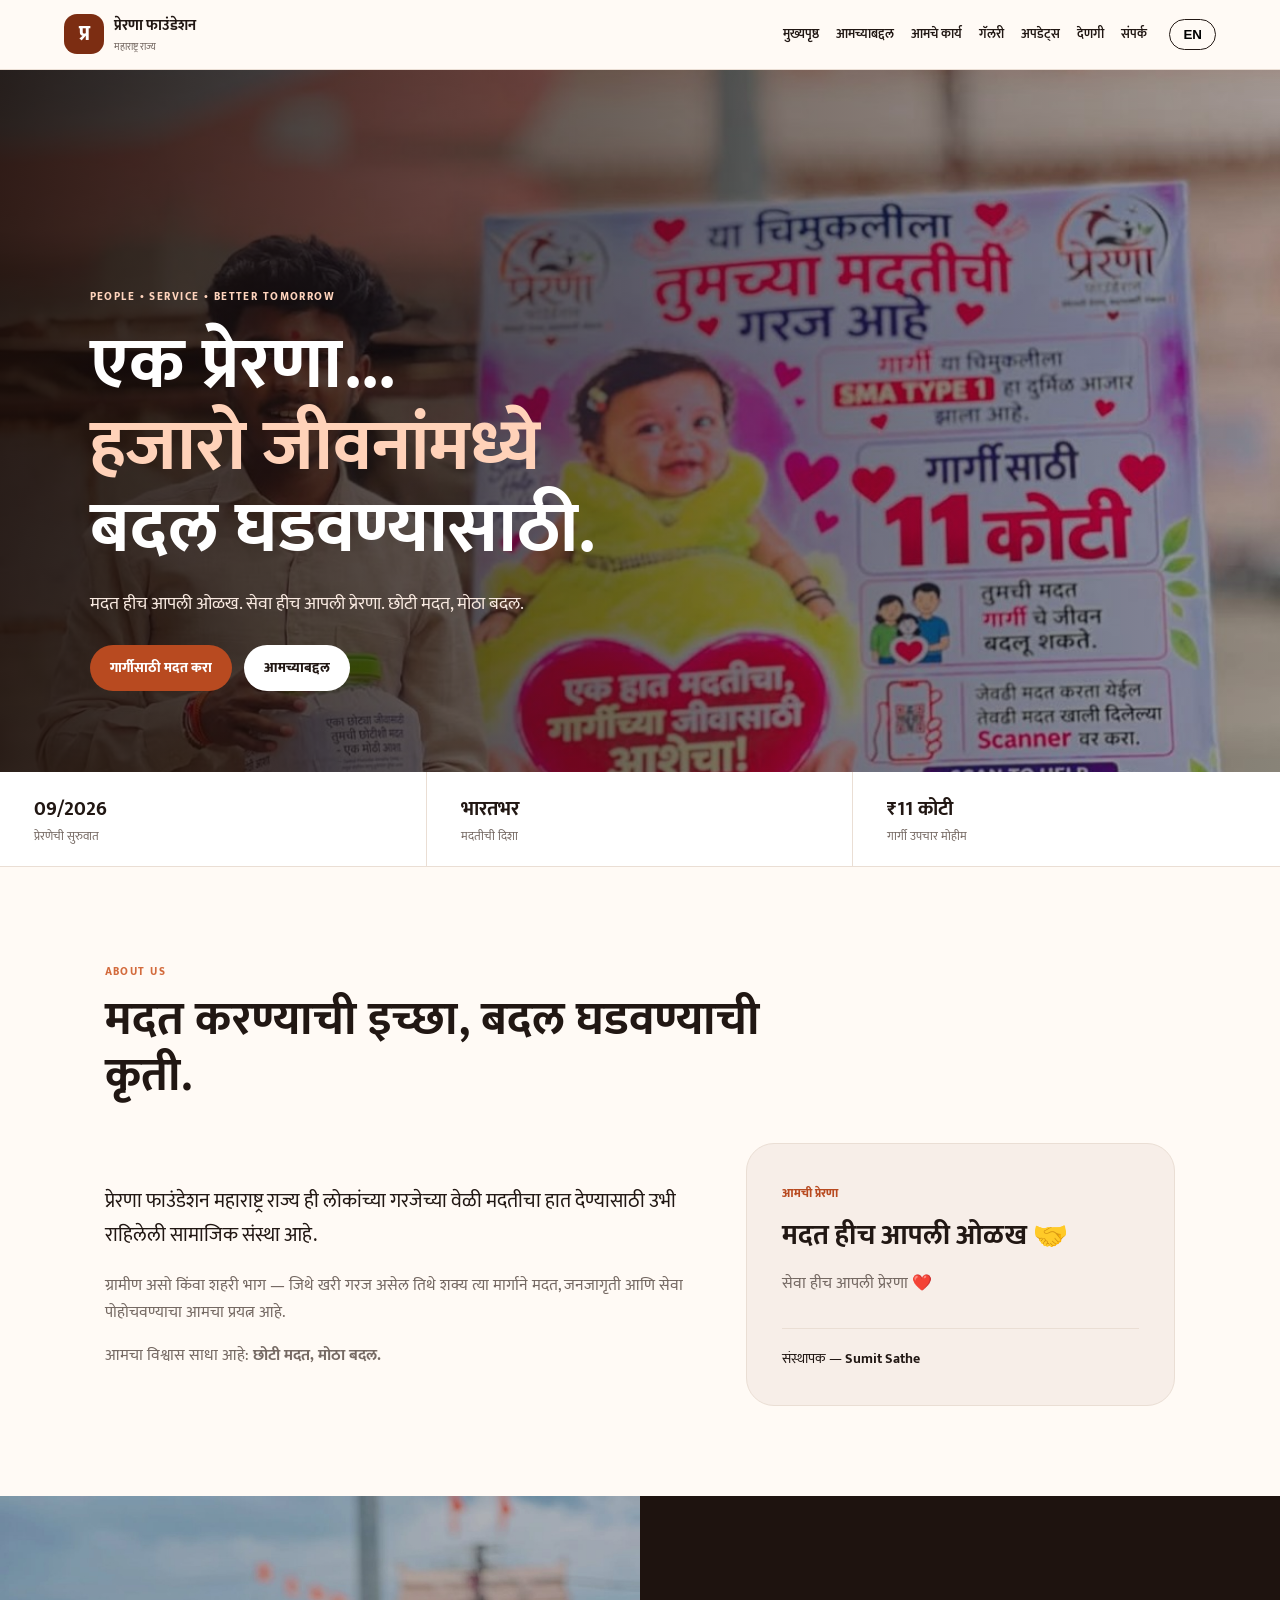
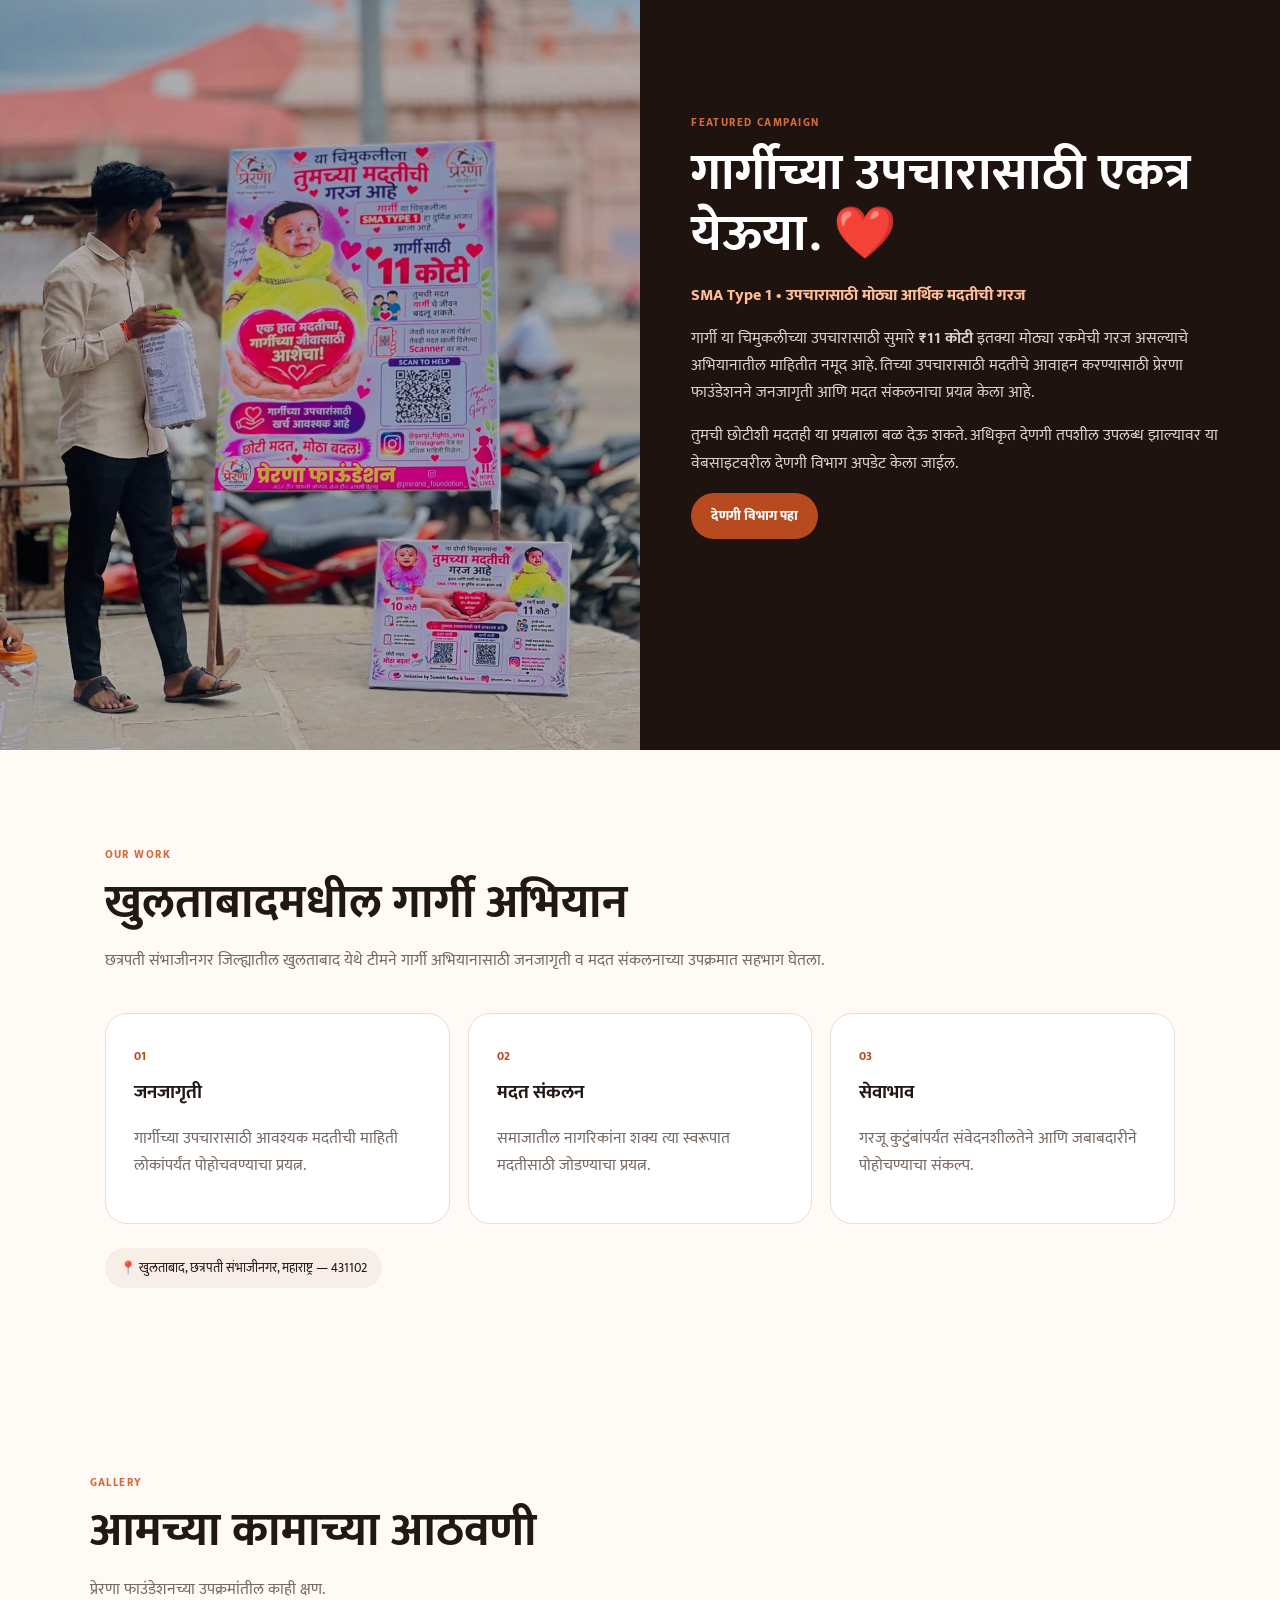
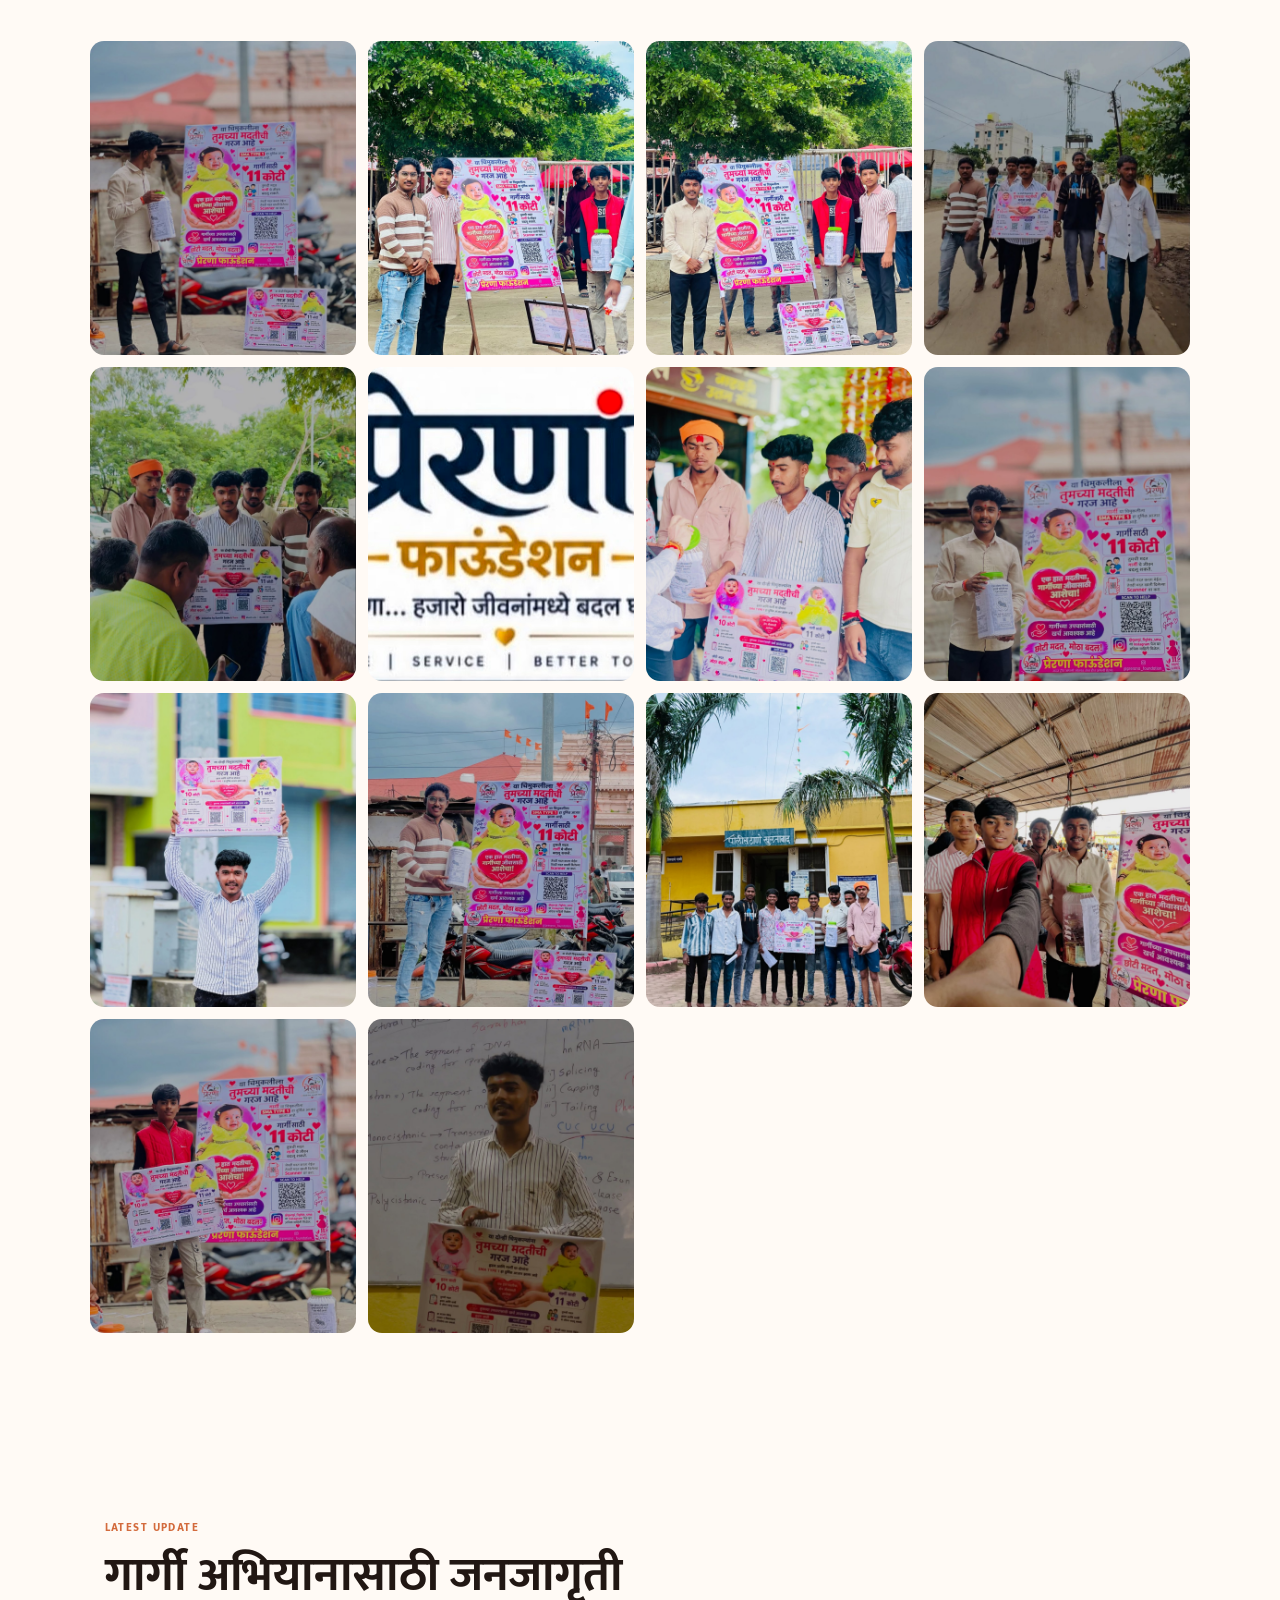
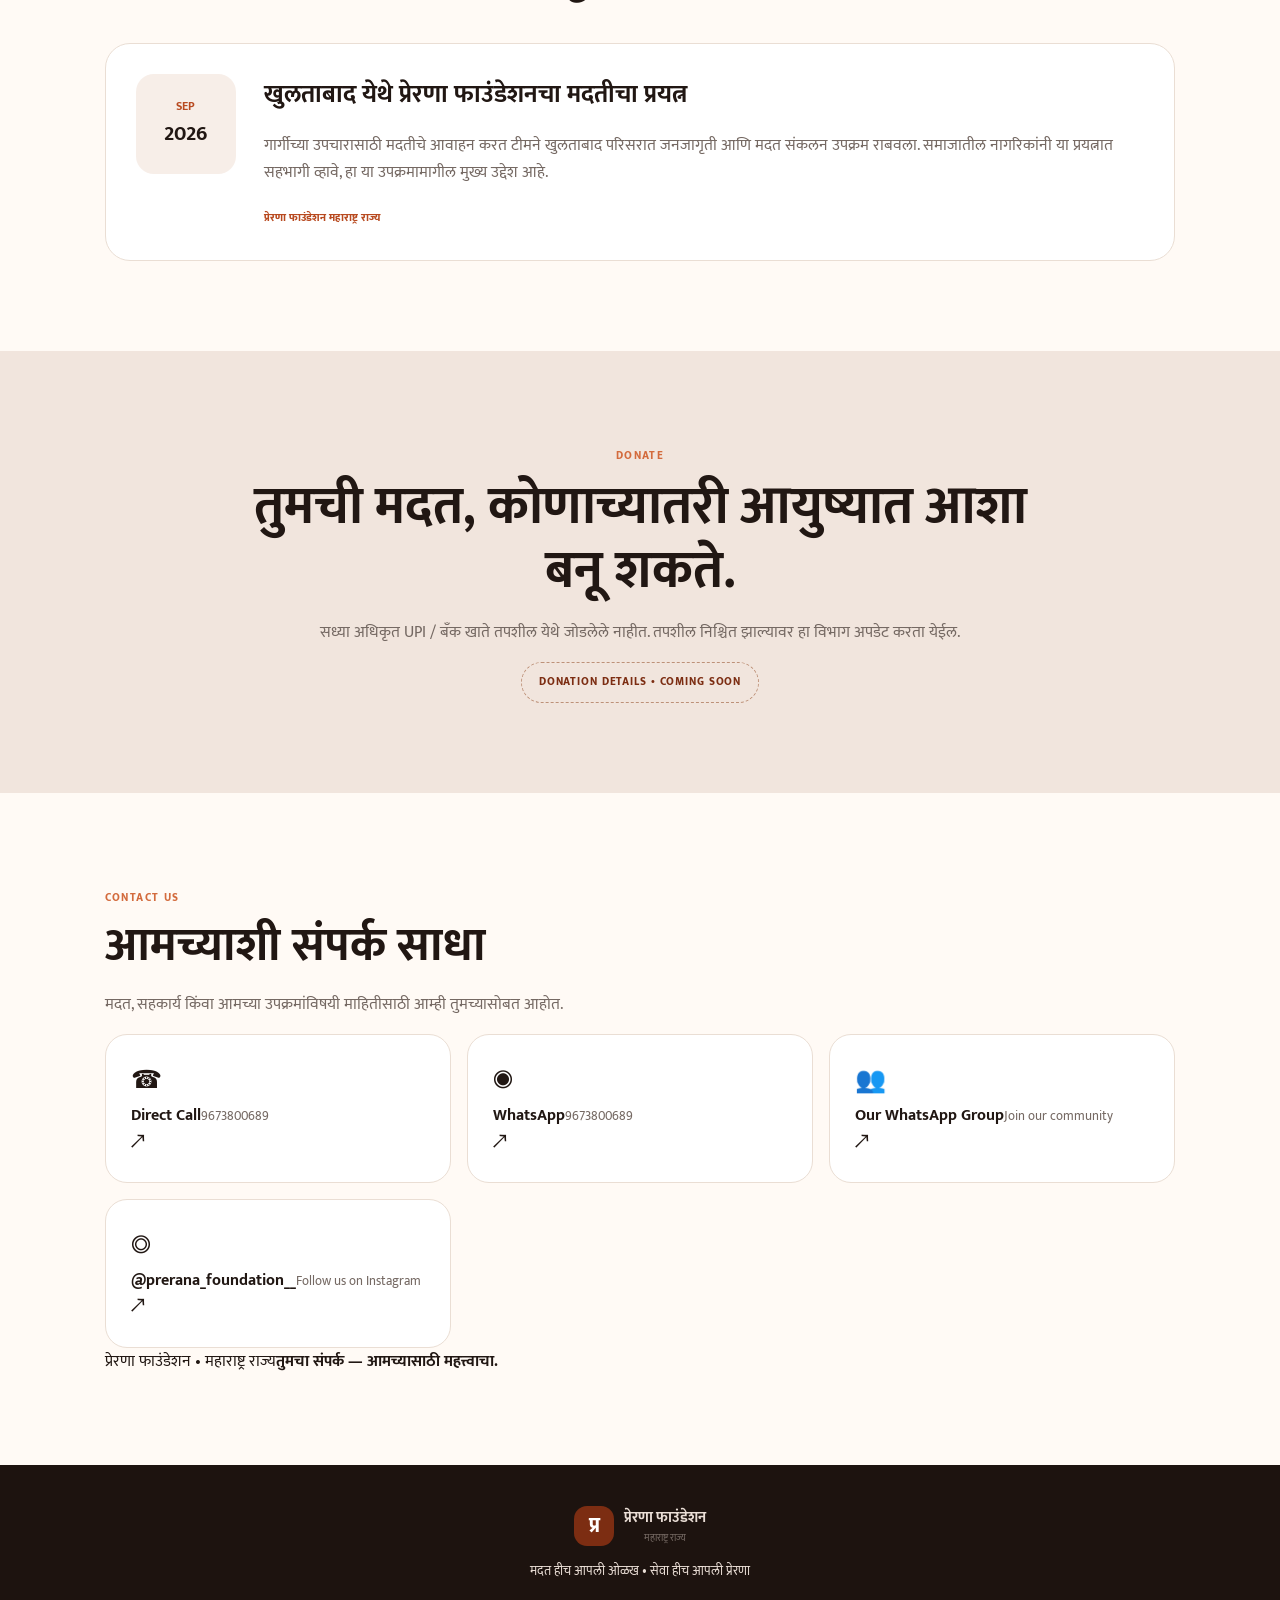
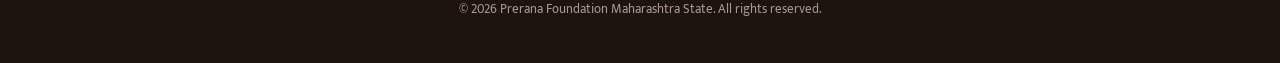
==== index.html @ 9ad49236 "Add files via upload" ====
<!doctype html>
<html lang="mr">
<head>
<meta charset="utf-8">
<meta name="viewport" content="width=device-width,initial-scale=1">
<meta name="theme-color" content="#7c2d12">
<meta name="description" content="प्रेरणा फाउंडेशन महाराष्ट्र राज्य — मदत हीच आपली ओळख. सेवा हीच आपली प्रेरणा.">
<title>प्रेरणा फाउंडेशन महाराष्ट्र राज्य</title>
<link rel="stylesheet" href="styles.css">
</head>
<body>
<header class="site-header">
  <a class="brand" href="#home" aria-label="प्रेरणा फाउंडेशन">
    <span class="brand-mark">प्र</span>
    <span><strong>प्रेरणा फाउंडेशन</strong><small>महाराष्ट्र राज्य</small></span>
  </a>
  <nav class="desktop-nav">
    <a href="#home" data-mr="मुख्यपृष्ठ" data-en="Home">मुख्यपृष्ठ</a>
    <a href="#about" data-mr="आमच्याबद्दल" data-en="About Us">आमच्याबद्दल</a>
    <a href="#work" data-mr="आमचे कार्य" data-en="Our Work">आमचे कार्य</a>
    <a href="#gallery" data-mr="गॅलरी" data-en="Gallery">गॅलरी</a>
    <a href="#updates" data-mr="अपडेट्स" data-en="Updates">अपडेट्स</a>
    <a href="#donate" data-mr="देणगी" data-en="Donate">देणगी</a>
    <a href="#contact" data-mr="संपर्क" data-en="Contact">संपर्क</a>
  </nav>
  <button class="lang" id="langBtn" type="button">EN</button>
  <button class="menu-btn" id="menuBtn" aria-label="Menu">☰</button>
</header>

<div class="mobile-nav" id="mobileNav">
  <a href="#home">मुख्यपृष्ठ</a><a href="#about">आमच्याबद्दल</a><a href="#work">आमचे कार्य</a>
  <a href="#gallery">गॅलरी</a><a href="#updates">अपडेट्स</a><a href="#donate">देणगी</a><a href="#contact">संपर्क</a>
</div>

<main id="home">
<section class="hero">
  <div class="hero-bg"></div>
  <div class="hero-overlay"></div>
  <div class="hero-content">
    <span class="eyebrow">PEOPLE • SERVICE • BETTER TOMORROW</span>
    <h1>एक प्रेरणा...<br><span>हजारो जीवनांमध्ये</span> बदल घडवण्यासाठी.</h1>
    <p>मदत हीच आपली ओळख. सेवा हीच आपली प्रेरणा. छोटी मदत, मोठा बदल.</p>
    <div class="hero-actions">
      <a class="btn btn-primary" href="#gargi">गार्गीसाठी मदत करा</a>
      <a class="btn btn-light" href="#about">आमच्याबद्दल</a>
    </div>
  </div>
</section>

<section class="trust-strip">
  <div><b>09/2026</b><span>प्रेरणेची सुरुवात</span></div>
  <div><b>भारतभर</b><span>मदतीची दिशा</span></div>
  <div><b>₹11 कोटी</b><span>गार्गी उपचार मोहीम</span></div>
</section>

<section class="section intro" id="about">
  <div class="section-head">
    <span class="eyebrow">ABOUT US</span>
    <h2>मदत करण्याची इच्छा, बदल घडवण्याची कृती.</h2>
  </div>
  <div class="two-col">
    <div>
      <p class="lead">प्रेरणा फाउंडेशन महाराष्ट्र राज्य ही लोकांच्या गरजेच्या वेळी मदतीचा हात देण्यासाठी उभी राहिलेली सामाजिक संस्था आहे.</p>
      <p>ग्रामीण असो किंवा शहरी भाग — जिथे खरी गरज असेल तिथे शक्य त्या मार्गाने मदत, जनजागृती आणि सेवा पोहोचवण्याचा आमचा प्रयत्न आहे.</p>
      <p>आमचा विश्वास साधा आहे: <strong>छोटी मदत, मोठा बदल.</strong></p>
    </div>
    <div class="mission-card">
      <span>आमची प्रेरणा</span>
      <h3>मदत हीच आपली ओळख 🤝</h3>
      <p>सेवा हीच आपली प्रेरणा ❤️</p>
      <div class="founder">संस्थापक — <strong>Sumit Sathe</strong></div>
    </div>
  </div>
</section>

<section class="campaign section" id="gargi">
  <div class="campaign-image">
    <img src="assets/photo-01.jpg" alt="गार्गी अभियान" loading="lazy">
  </div>
  <div class="campaign-copy">
    <span class="eyebrow">FEATURED CAMPAIGN</span>
    <h2>गार्गीच्या उपचारासाठी एकत्र येऊया. ❤️</h2>
    <p class="campaign-tag">SMA Type 1 • उपचारासाठी मोठ्या आर्थिक मदतीची गरज</p>
    <p>गार्गी या चिमुकलीच्या उपचारासाठी सुमारे <strong>₹11 कोटी</strong> इतक्या मोठ्या रकमेची गरज असल्याचे अभियानातील माहितीत नमूद आहे. तिच्या उपचारासाठी मदतीचे आवाहन करण्यासाठी प्रेरणा फाउंडेशनने जनजागृती आणि मदत संकलनाचा प्रयत्न केला आहे.</p>
    <p>तुमची छोटीशी मदतही या प्रयत्नाला बळ देऊ शकते. अधिकृत देणगी तपशील उपलब्ध झाल्यावर या वेबसाइटवरील देणगी विभाग अपडेट केला जाईल.</p>
    <a class="btn btn-primary" href="#donate">देणगी विभाग पहा</a>
  </div>
</section>

<section class="section work" id="work">
  <div class="section-head">
    <span class="eyebrow">OUR WORK</span>
    <h2>खुलताबादमधील गार्गी अभियान</h2>
    <p>छत्रपती संभाजीनगर जिल्ह्यातील खुलताबाद येथे टीमने गार्गी अभियानासाठी जनजागृती व मदत संकलनाच्या उपक्रमात सहभाग घेतला.</p>
  </div>
  <div class="work-grid">
    <div class="work-card"><span>01</span><h3>जनजागृती</h3><p>गार्गीच्या उपचारासाठी आवश्यक मदतीची माहिती लोकांपर्यंत पोहोचवण्याचा प्रयत्न.</p></div>
    <div class="work-card"><span>02</span><h3>मदत संकलन</h3><p>समाजातील नागरिकांना शक्य त्या स्वरूपात मदतीसाठी जोडण्याचा प्रयत्न.</p></div>
    <div class="work-card"><span>03</span><h3>सेवाभाव</h3><p>गरजू कुटुंबांपर्यंत संवेदनशीलतेने आणि जबाबदारीने पोहोचण्याचा संकल्प.</p></div>
  </div>
  <div class="location-pill">📍 खुलताबाद, छत्रपती संभाजीनगर, महाराष्ट्र — 431102</div>
</section>

<section class="section gallery" id="gallery">
  <div class="section-head">
    <span class="eyebrow">GALLERY</span>
    <h2>आमच्या कामाच्या आठवणी</h2>
    <p>प्रेरणा फाउंडेशनच्या उपक्रमांतील काही क्षण.</p>
  </div>
  <div class="gallery-grid">
<button class="gallery-item" data-full="assets/photo-01.jpg" aria-label="फोटो 1">
      <img src="assets/photo-01.jpg" alt="प्रेरणा फाउंडेशन कार्य फोटो 1" loading="lazy">
    </button>
<button class="gallery-item" data-full="assets/photo-02.jpg" aria-label="फोटो 2">
      <img src="assets/photo-02.jpg" alt="प्रेरणा फाउंडेशन कार्य फोटो 2" loading="lazy">
    </button>
<button class="gallery-item" data-full="assets/photo-03.jpg" aria-label="फोटो 3">
      <img src="assets/photo-03.jpg" alt="प्रेरणा फाउंडेशन कार्य फोटो 3" loading="lazy">
    </button>
<button class="gallery-item" data-full="assets/photo-04.jpg" aria-label="फोटो 4">
      <img src="assets/photo-04.jpg" alt="प्रेरणा फाउंडेशन कार्य फोटो 4" loading="lazy">
    </button>
<button class="gallery-item" data-full="assets/photo-05.jpg" aria-label="फोटो 5">
      <img src="assets/photo-05.jpg" alt="प्रेरणा फाउंडेशन कार्य फोटो 5" loading="lazy">
    </button>
<button class="gallery-item" data-full="assets/photo-06.jpg" aria-label="फोटो 6">
      <img src="assets/photo-06.jpg" alt="प्रेरणा फाउंडेशन कार्य फोटो 6" loading="lazy">
    </button>
<button class="gallery-item" data-full="assets/photo-07.jpg" aria-label="फोटो 7">
      <img src="assets/photo-07.jpg" alt="प्रेरणा फाउंडेशन कार्य फोटो 7" loading="lazy">
    </button>
<button class="gallery-item" data-full="assets/photo-08.jpg" aria-label="फोटो 8">
      <img src="assets/photo-08.jpg" alt="प्रेरणा फाउंडेशन कार्य फोटो 8" loading="lazy">
    </button>
<button class="gallery-item" data-full="assets/photo-09.jpg" aria-label="फोटो 9">
      <img src="assets/photo-09.jpg" alt="प्रेरणा फाउंडेशन कार्य फोटो 9" loading="lazy">
    </button>
<button class="gallery-item" data-full="assets/photo-10.jpg" aria-label="फोटो 10">
      <img src="assets/photo-10.jpg" alt="प्रेरणा फाउंडेशन कार्य फोटो 10" loading="lazy">
    </button>
<button class="gallery-item" data-full="assets/photo-11.jpg" aria-label="फोटो 11">
      <img src="assets/photo-11.jpg" alt="प्रेरणा फाउंडेशन कार्य फोटो 11" loading="lazy">
    </button>
<button class="gallery-item" data-full="assets/photo-12.jpg" aria-label="फोटो 12">
      <img src="assets/photo-12.jpg" alt="प्रेरणा फाउंडेशन कार्य फोटो 12" loading="lazy">
    </button>
<button class="gallery-item" data-full="assets/photo-13.jpg" aria-label="फोटो 13">
      <img src="assets/photo-13.jpg" alt="प्रेरणा फाउंडेशन कार्य फोटो 13" loading="lazy">
    </button>
<button class="gallery-item" data-full="assets/photo-14.jpg" aria-label="फोटो 14">
      <img src="assets/photo-14.jpg" alt="प्रेरणा फाउंडेशन कार्य फोटो 14" loading="lazy">
    </button>
  </div>
</section>

<section class="section updates" id="updates">
  <div class="section-head">
    <span class="eyebrow">LATEST UPDATE</span>
    <h2>गार्गी अभियानासाठी जनजागृती</h2>
  </div>
  <article class="news-card">
    <div class="news-date"><b>SEP</b><strong>2026</strong></div>
    <div>
      <h3>खुलताबाद येथे प्रेरणा फाउंडेशनचा मदतीचा प्रयत्न</h3>
      <p>गार्गीच्या उपचारासाठी मदतीचे आवाहन करत टीमने खुलताबाद परिसरात जनजागृती आणि मदत संकलन उपक्रम राबवला. समाजातील नागरिकांनी या प्रयत्नात सहभागी व्हावे, हा या उपक्रमामागील मुख्य उद्देश आहे.</p>
      <span class="news-label">प्रेरणा फाउंडेशन महाराष्ट्र राज्य</span>
    </div>
  </article>
</section>

<section class="section donate" id="donate">
  <div class="donate-box">
    <span class="eyebrow">DONATE</span>
    <h2>तुमची मदत, कोणाच्यातरी आयुष्यात आशा बनू शकते.</h2>
    <p>सध्या अधिकृत UPI / बँक खाते तपशील येथे जोडलेले नाहीत. तपशील निश्चित झाल्यावर हा विभाग अपडेट करता येईल.</p>
    <div class="coming">DONATION DETAILS • COMING SOON</div>
  </div>
</section>

<section class="section contact contact-premium" id="contact">
  <div class="contact-shell">
    <div class="contact-head">
      <span class="eyebrow">CONTACT US</span>
      <h2>आमच्याशी <span>संपर्क साधा</span></h2>
      <p>मदत, सहकार्य किंवा आमच्या उपक्रमांविषयी माहितीसाठी आम्ही तुमच्यासोबत आहोत.</p>
    </div>
    <div class="contact-grid">
      <a class="contact-card contact-call" href="tel:9673800689"><span class="contact-icon">☎</span><div><b>Direct Call</b><small>9673800689</small></div><strong class="contact-arrow">↗</strong></a>
      <a class="contact-card contact-whatsapp" href="https://wa.me/919673800689" target="_blank" rel="noopener"><span class="contact-icon">◉</span><div><b>WhatsApp</b><small>9673800689</small></div><strong class="contact-arrow">↗</strong></a>
      <a class="contact-card contact-group" href="https://chat.whatsapp.com/Cx2ioM3IeveLS58DPTsusg?s=cl&p=a&mlu=4&ilr=4" target="_blank" rel="noopener"><span class="contact-icon">👥</span><div><b>Our WhatsApp Group</b><small>Join our community</small></div><strong class="contact-arrow">↗</strong></a>
      <a class="contact-card contact-instagram" href="https://instagram.com/prerana_foundation__" target="_blank" rel="noopener"><span class="contact-icon">◎</span><div><b>@prerana_foundation__</b><small>Follow us on Instagram</small></div><strong class="contact-arrow">↗</strong></a>
    </div>
    <div class="contact-note"><span>प्रेरणा फाउंडेशन • महाराष्ट्र राज्य</span><b>तुमचा संपर्क — आमच्यासाठी महत्त्वाचा.</b></div>
  </div>
</section>
</main>

<footer>
  <div class="footer-brand"><span class="brand-mark">प्र</span><div><strong>प्रेरणा फाउंडेशन</strong><small>महाराष्ट्र राज्य</small></div></div>
  <p>मदत हीच आपली ओळख • सेवा हीच आपली प्रेरणा</p>
  <small>© 2026 Prerana Foundation Maharashtra State. All rights reserved.</small>
</footer>

<div class="lightbox" id="lightbox" aria-hidden="true">
  <button id="closeLightbox" aria-label="Close">×</button>
  <img id="lightboxImg" src="" alt="">
</div>

<script src="script.js"></script>
</body>
</html>
---- styles.css ----
/* Prerana Foundation website styles */
@import url('https://fonts.googleapis.com/css2?family=DM+Sans:wght@400;500;600;700&family=Mukta:wght@400;500;600;700;800&display=swap');
:root{--ink:#211713;--muted:#756963;--paper:#fffaf5;--card:#fff;--accent:#b84a20;--accent2:#7c2d12;--line:#eaded4;--soft:#f7eee8}
*{box-sizing:border-box}html{scroll-behavior:smooth}body{margin:0;background:var(--paper);color:var(--ink);font-family:"Mukta","Noto Sans Devanagari","Nirmala UI","Mangal",sans-serif;line-height:1.7}a{text-decoration:none;color:inherit}
.site-header{position:sticky;top:0;z-index:50;display:flex;align-items:center;gap:22px;padding:13px 5%;background:rgba(255,250,245,.94);backdrop-filter:blur(14px);border-bottom:1px solid var(--line)}
.brand,.footer-brand{display:flex;align-items:center;gap:10px}.brand-mark{display:grid;place-items:center;width:40px;height:40px;border-radius:13px;background:var(--accent2);color:white;font-weight:800;font-size:21px}.brand strong,.footer-brand strong{display:block;font-size:15px}.brand small,.footer-brand small{display:block;color:var(--muted);font-size:10px}
.desktop-nav{display:flex;gap:17px;margin-left:auto;font-size:13px;font-weight:600}.desktop-nav a:hover{color:var(--accent)}.lang{border:1px solid var(--ink);background:transparent;border-radius:999px;padding:7px 13px;font-weight:700}.menu-btn{display:none;border:0;background:transparent;font-size:24px}
.mobile-nav{display:none}.hero{position:relative;min-height:78vh;display:grid;align-items:end;overflow:hidden}.hero-bg{position:absolute;inset:0;background:url("assets/photo-08.jpg") center/cover no-repeat}.hero-overlay{position:absolute;inset:0;background:linear-gradient(90deg,rgba(25,12,7,.86),rgba(25,12,7,.34) 62%,rgba(25,12,7,.1))}
.hero-content{position:relative;z-index:1;color:white;padding:10vh 7% 9vh;max-width:760px}.eyebrow{letter-spacing:.13em;font-size:11px;font-weight:800;color:#d36b3d}.hero .eyebrow{color:#ffd4bd}.hero h1{font-size:clamp(38px,7vw,72px);line-height:1.14;margin:16px 0}.hero h1 span{color:#ffd2b9}.hero p{font-size:18px;max-width:600px;color:#f8e9e0}.hero-actions{display:flex;gap:12px;flex-wrap:wrap;margin-top:25px}.btn{display:inline-flex;align-items:center;justify-content:center;border-radius:999px;padding:11px 20px;font-weight:800;font-size:14px}.btn-primary{background:var(--accent);color:white}.btn-light{background:white;color:var(--ink)}
.trust-strip{display:grid;grid-template-columns:repeat(3,1fr);border-bottom:1px solid var(--line);background:#fff}.trust-strip div{padding:20px 8%;border-right:1px solid var(--line)}.trust-strip div:last-child{border:0}.trust-strip b,.trust-strip span{display:block}.trust-strip b{font-size:20px}.trust-strip span{font-size:12px;color:var(--muted)}
.section{padding:90px 7%;max-width:1250px;margin:auto}.section-head{max-width:720px;margin-bottom:38px}.section h2{font-size:clamp(29px,4vw,47px);line-height:1.2;margin:8px 0 13px}.section-head p,.section p{color:var(--muted)}.two-col{display:grid;grid-template-columns:1.15fr .85fr;gap:60px;align-items:center}.lead{font-size:20px!important;color:var(--ink)!important}
.mission-card{background:var(--soft);border:1px solid var(--line);border-radius:28px;padding:35px}.mission-card span{font-size:12px;font-weight:800;color:var(--accent)}.mission-card h3{font-size:28px;line-height:1.3;margin:12px 0}.founder{margin-top:30px;padding-top:18px;border-top:1px solid var(--line);font-size:14px}
.campaign{max-width:none;background:#1e130f;color:white;display:grid;grid-template-columns:1fr 1fr;padding:0}.campaign-image{min-height:620px}.campaign-image img{width:100%;height:100%;object-fit:cover;display:block}.campaign-copy{padding:80px 8%;align-self:center}.campaign-copy h2{font-size:clamp(31px,4vw,52px)}.campaign-copy p{color:#ddcec6}.campaign-copy .campaign-tag{color:#ffbd99;font-weight:800}
.work-grid{display:grid;grid-template-columns:repeat(3,1fr);gap:18px}.work-card{background:white;border:1px solid var(--line);border-radius:22px;padding:28px}.work-card span{font-size:12px;color:var(--accent);font-weight:900}.work-card h3{margin:8px 0}.location-pill{display:inline-block;margin-top:24px;padding:9px 15px;border-radius:999px;background:var(--soft);font-size:13px}
.gallery{max-width:1400px}.gallery-grid{display:grid;grid-template-columns:repeat(4,1fr);gap:12px}.gallery-item{border:0;padding:0;background:#eee;aspect-ratio:1/1.18;border-radius:14px;overflow:hidden;cursor:pointer}.gallery-item img{width:100%;height:100%;object-fit:cover;transition:transform .4s}.gallery-item:hover img{transform:scale(1.05)}
.news-card{display:grid;grid-template-columns:100px 1fr;gap:28px;background:white;border:1px solid var(--line);border-radius:25px;padding:30px}.news-date{background:var(--soft);border-radius:18px;display:grid;place-content:center;text-align:center;height:100px}.news-date b{font-size:12px;color:var(--accent)}.news-date strong{font-size:21px}.news-card h3{font-size:25px;margin:0 0 7px}.news-label{font-size:11px;font-weight:800;color:var(--accent)}
.donate{max-width:none;background:#f1e5dd}.donate-box{max-width:800px;margin:auto;text-align:center}.donate-box h2{font-size:clamp(31px,5vw,53px)}.coming{display:inline-block;border:1px dashed #bd9178;border-radius:999px;padding:10px 17px;font-size:11px;font-weight:800;color:var(--accent2);letter-spacing:.08em}
.contact-grid{display:grid;grid-template-columns:repeat(3,1fr);gap:16px}.contact-card{background:white;border:1px solid var(--line);border-radius:22px;padding:25px;display:flex;flex-direction:column}.contact-card span{font-size:25px}.contact-card b{margin-top:8px}.contact-card small{color:var(--muted)}
footer{background:#1d130f;color:#eaded6;padding:40px 7%;text-align:center}footer .footer-brand{justify-content:center}footer p{font-size:13px}footer small{color:#a9958c}
.lightbox{display:none;position:fixed;inset:0;z-index:100;background:rgba(0,0,0,.92);place-items:center;padding:30px}.lightbox.open{display:grid}.lightbox img{max-width:95vw;max-height:88vh;object-fit:contain}.lightbox button{position:absolute;top:15px;right:20px;border:0;background:transparent;color:white;font-size:42px}
.mobile-nav.open{display:flex;position:fixed;z-index:49;top:67px;left:0;right:0;background:var(--paper);padding:12px 7%;flex-direction:column;border-bottom:1px solid var(--line);box-shadow:0 12px 30px rgba(0,0,0,.08)}.mobile-nav a{padding:9px 0;border-bottom:1px solid var(--line);font-weight:700}
@media(max-width:900px){.desktop-nav{display:none}.menu-btn{display:block;margin-left:auto}.lang{order:2}.hero{min-height:82vh}.hero-content{padding:13vh 7% 8vh}.trust-strip div{padding:17px 5%}.two-col,.campaign{grid-template-columns:1fr}.campaign-image{min-height:430px}.campaign-copy{padding:55px 7%}.work-grid{grid-template-columns:1fr}.gallery-grid{grid-template-columns:repeat(2,1fr)}.contact-grid{grid-template-columns:1fr}.section{padding:70px 7%}}
@media(max-width:520px){.hero h1{font-size:38px}.hero p{font-size:15px}.trust-strip b{font-size:16px}.trust-strip span{font-size:10px}.trust-strip div{padding:15px 4%}.section{padding:58px 6%}.gallery-grid{gap:8px}.news-card{grid-template-columns:1fr;gap:12px}.news-date{width:90px;height:78px}.brand-mark{width:36px;height:36px}}

/* Marathi/Devanagari rendering fix:
   Ensures conjuncts such as "ष्ट्र" in "महाराष्ट्र" are shaped correctly. */
body,
.brand,
.footer-brand,
.desktop-nav,
.mobile-nav,
.section,
.hero-content,
.trust-strip,
.campaign-copy,
.news-card,
.contact-premium {
  font-family:"Mukta","Noto Sans Devanagari","Nirmala UI","Mangal",sans-serif;
  font-variant-ligatures:common-ligatures;
  text-rendering:optimizeLegibility;
}
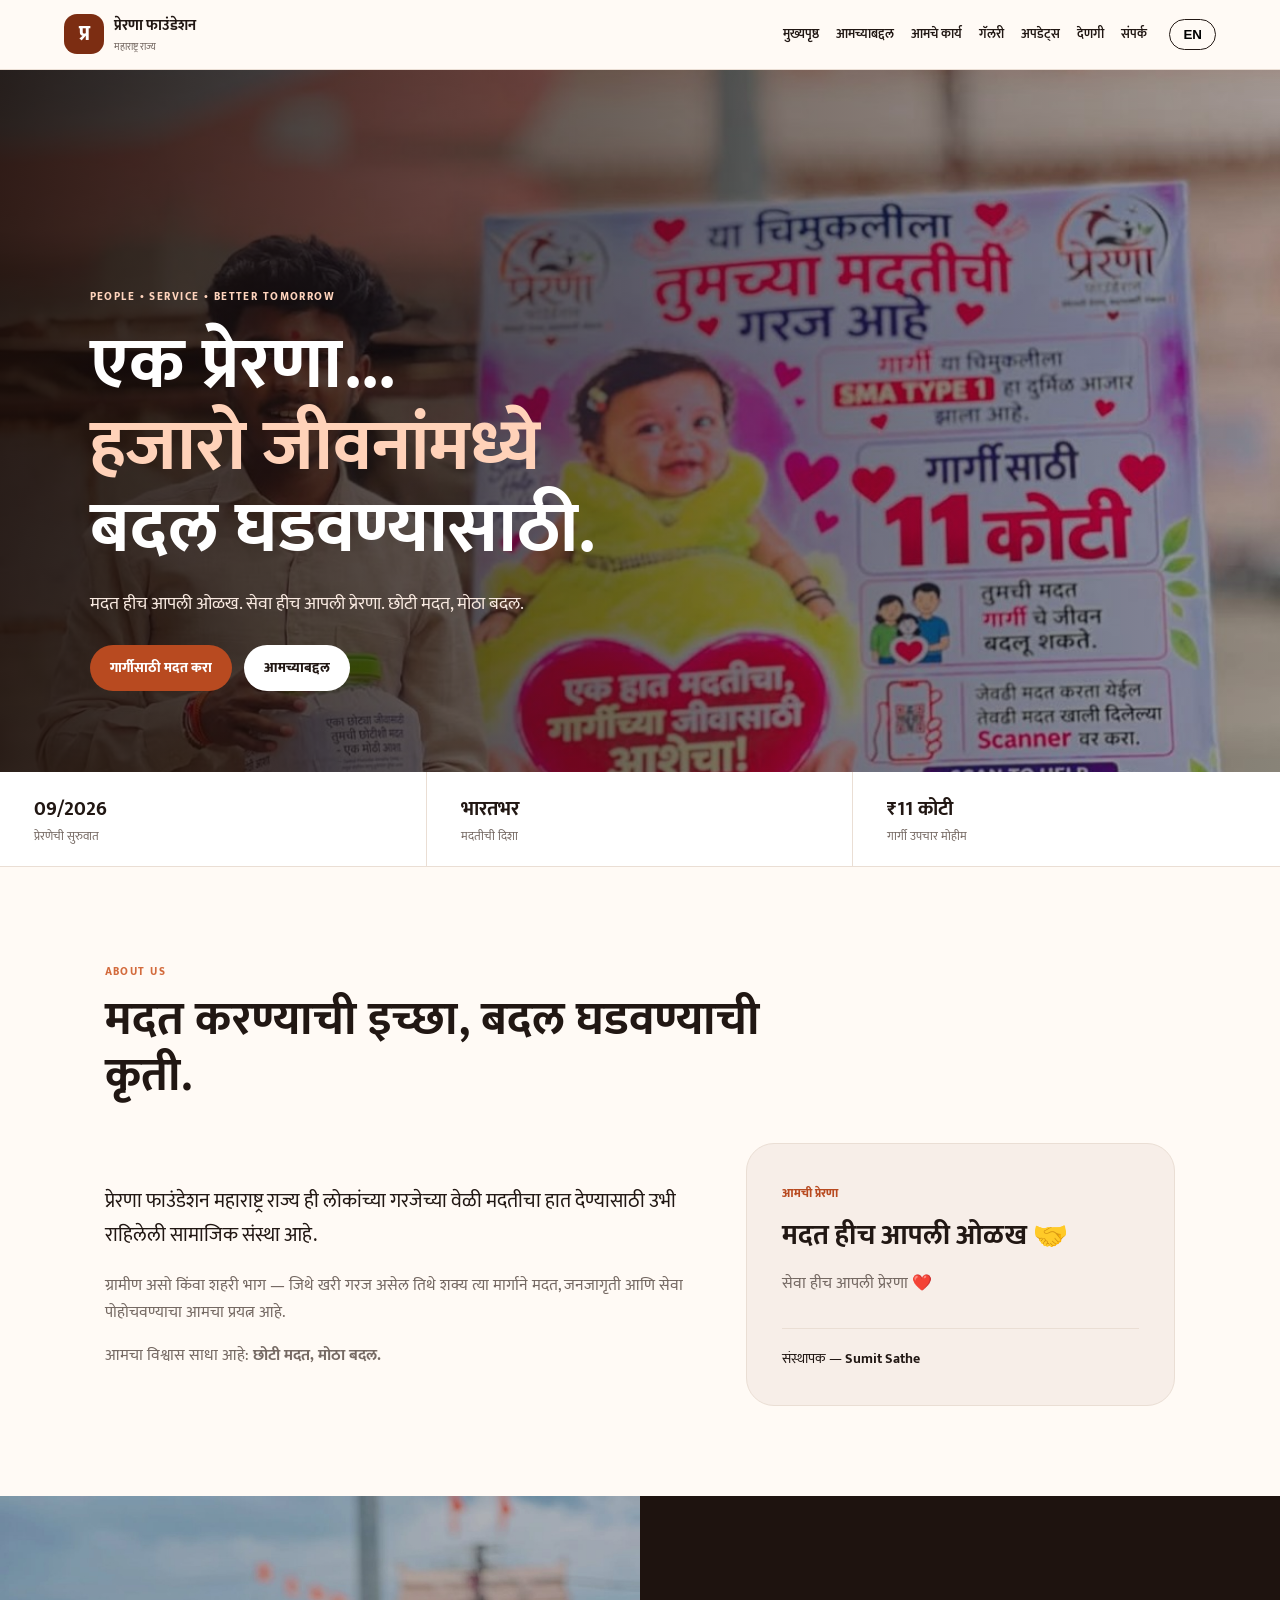
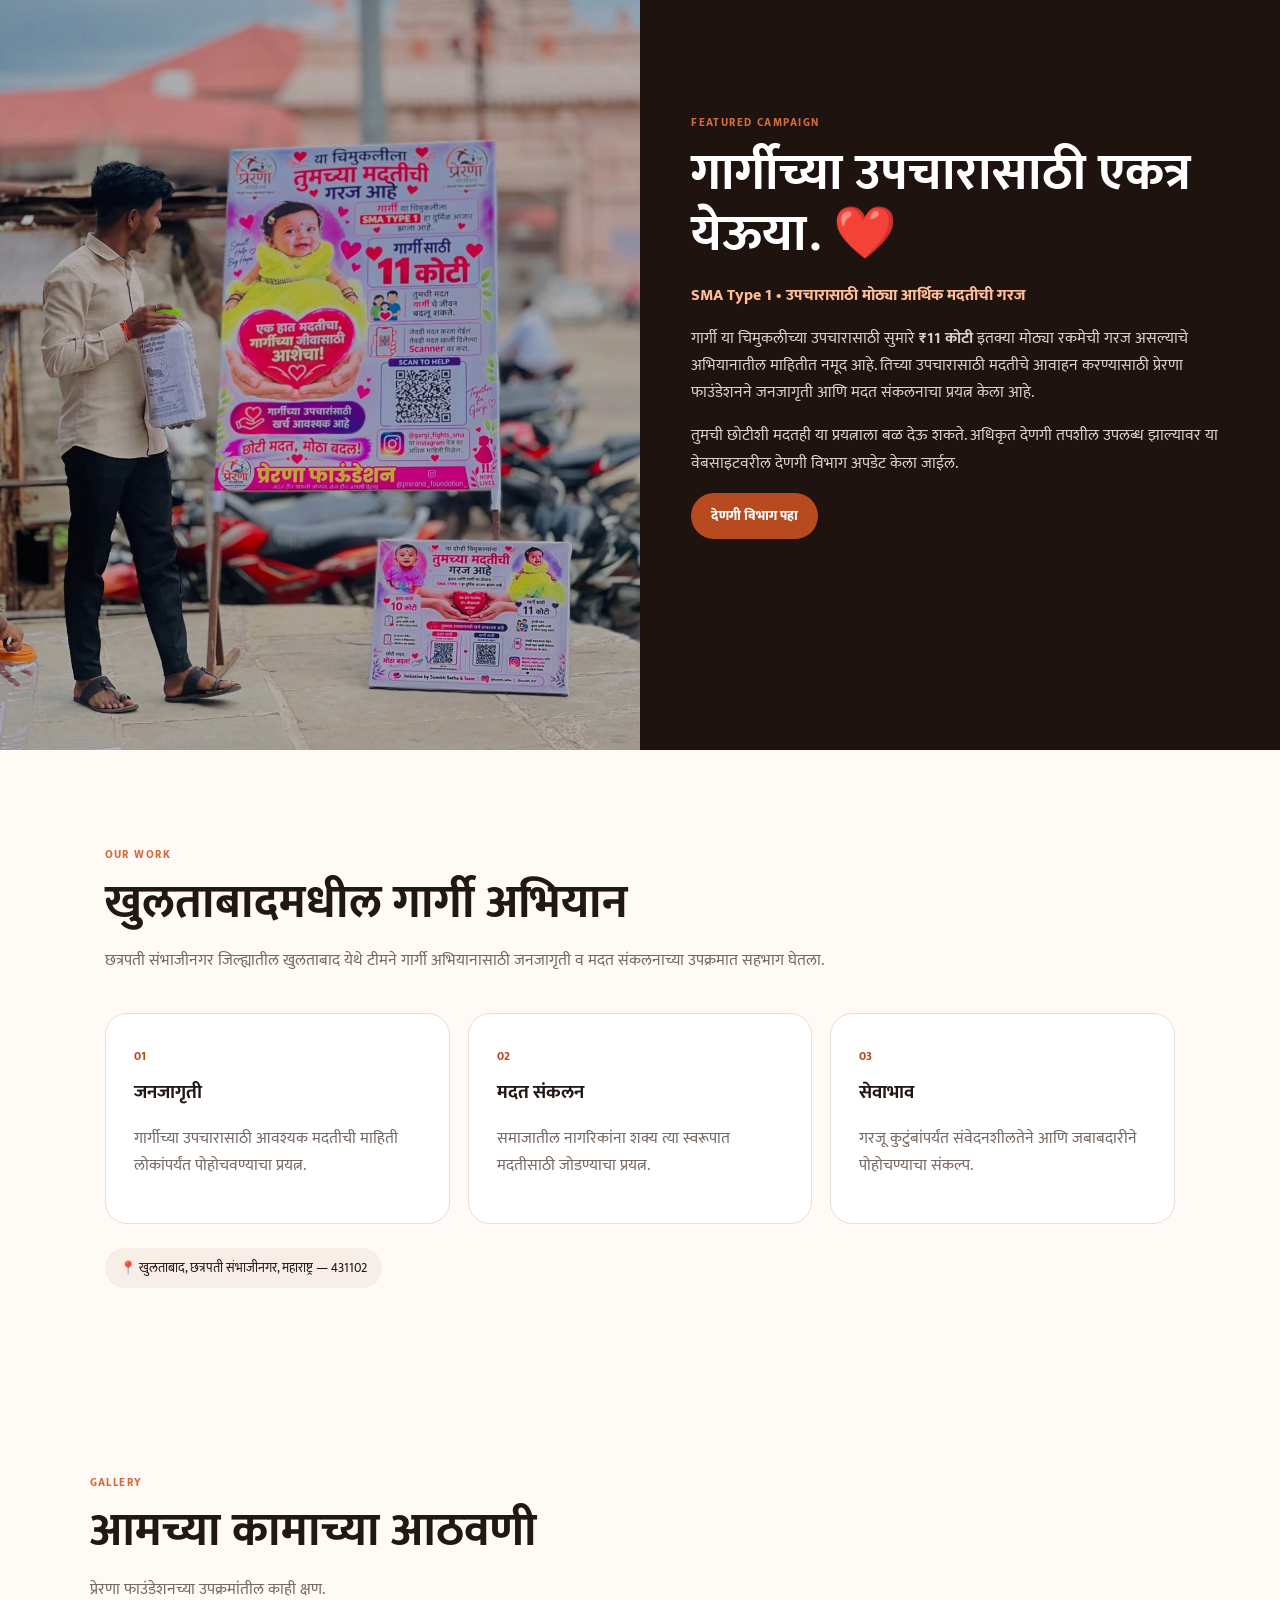
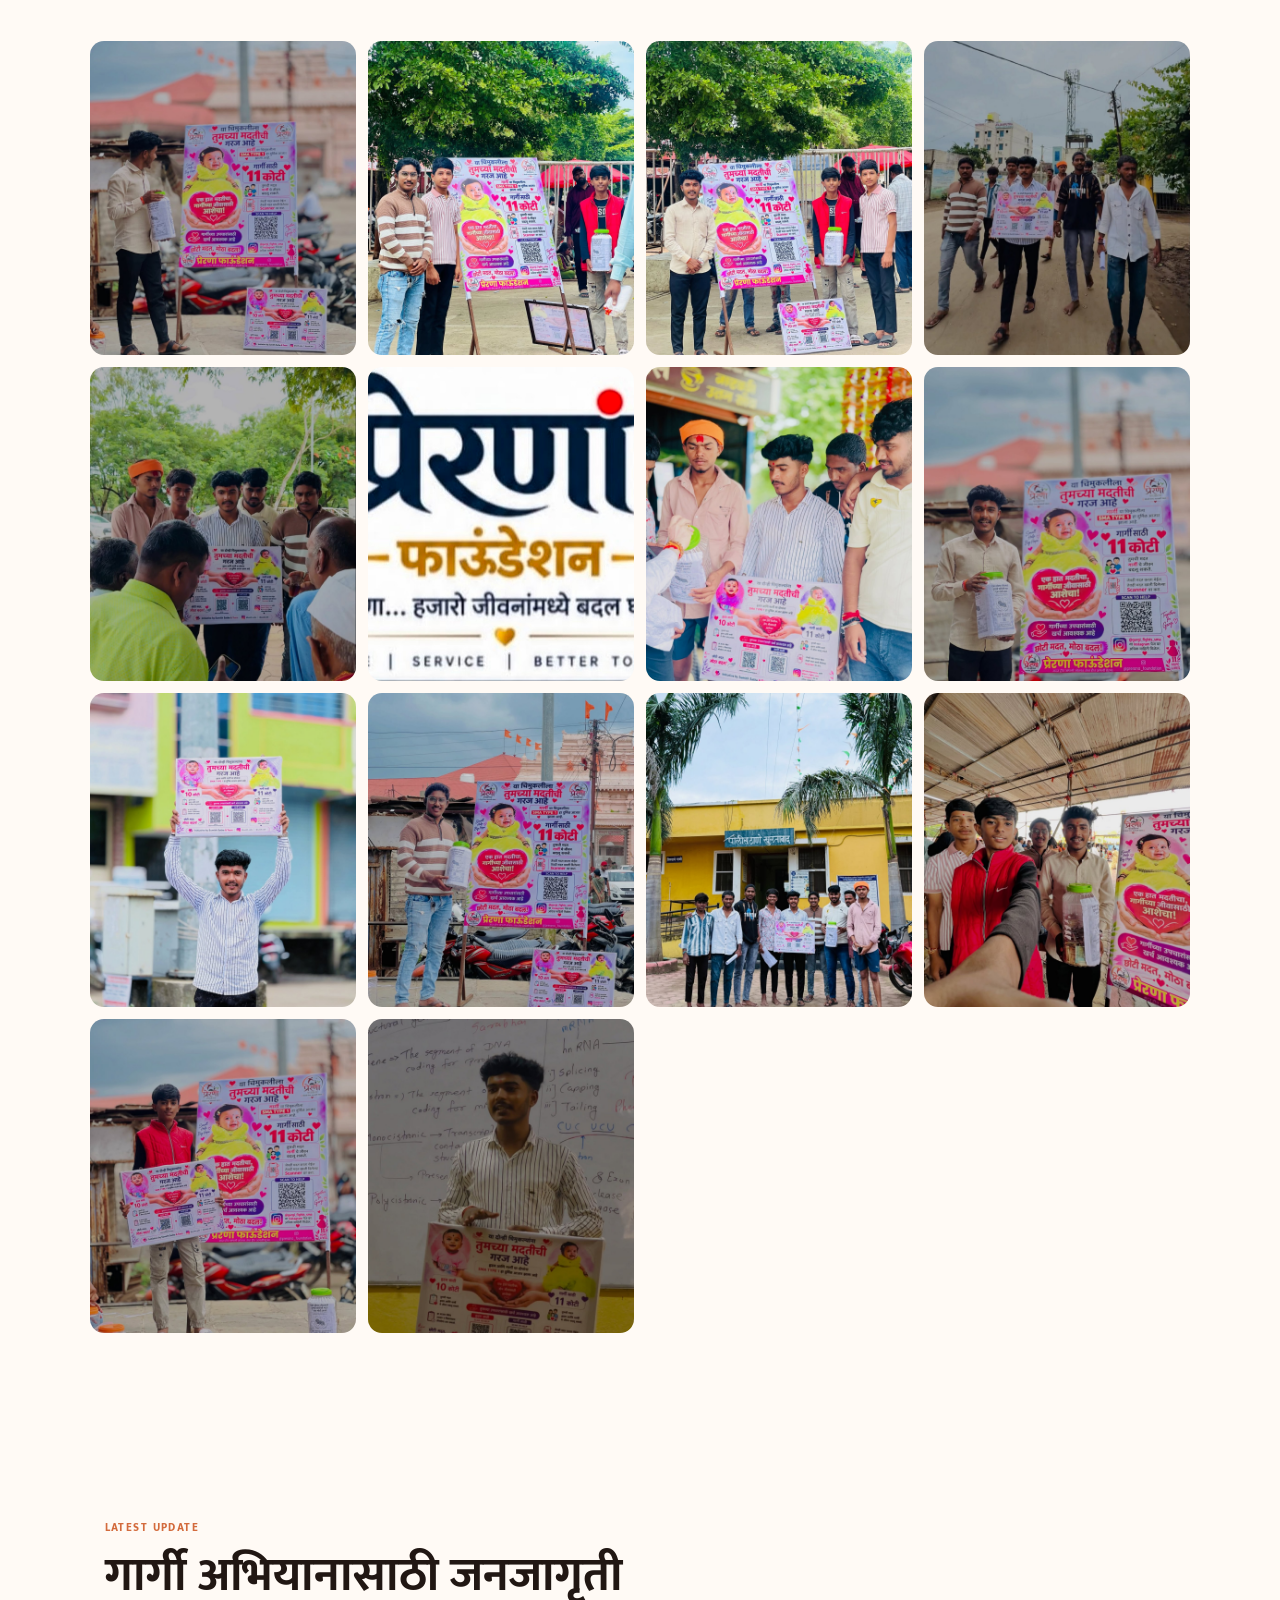
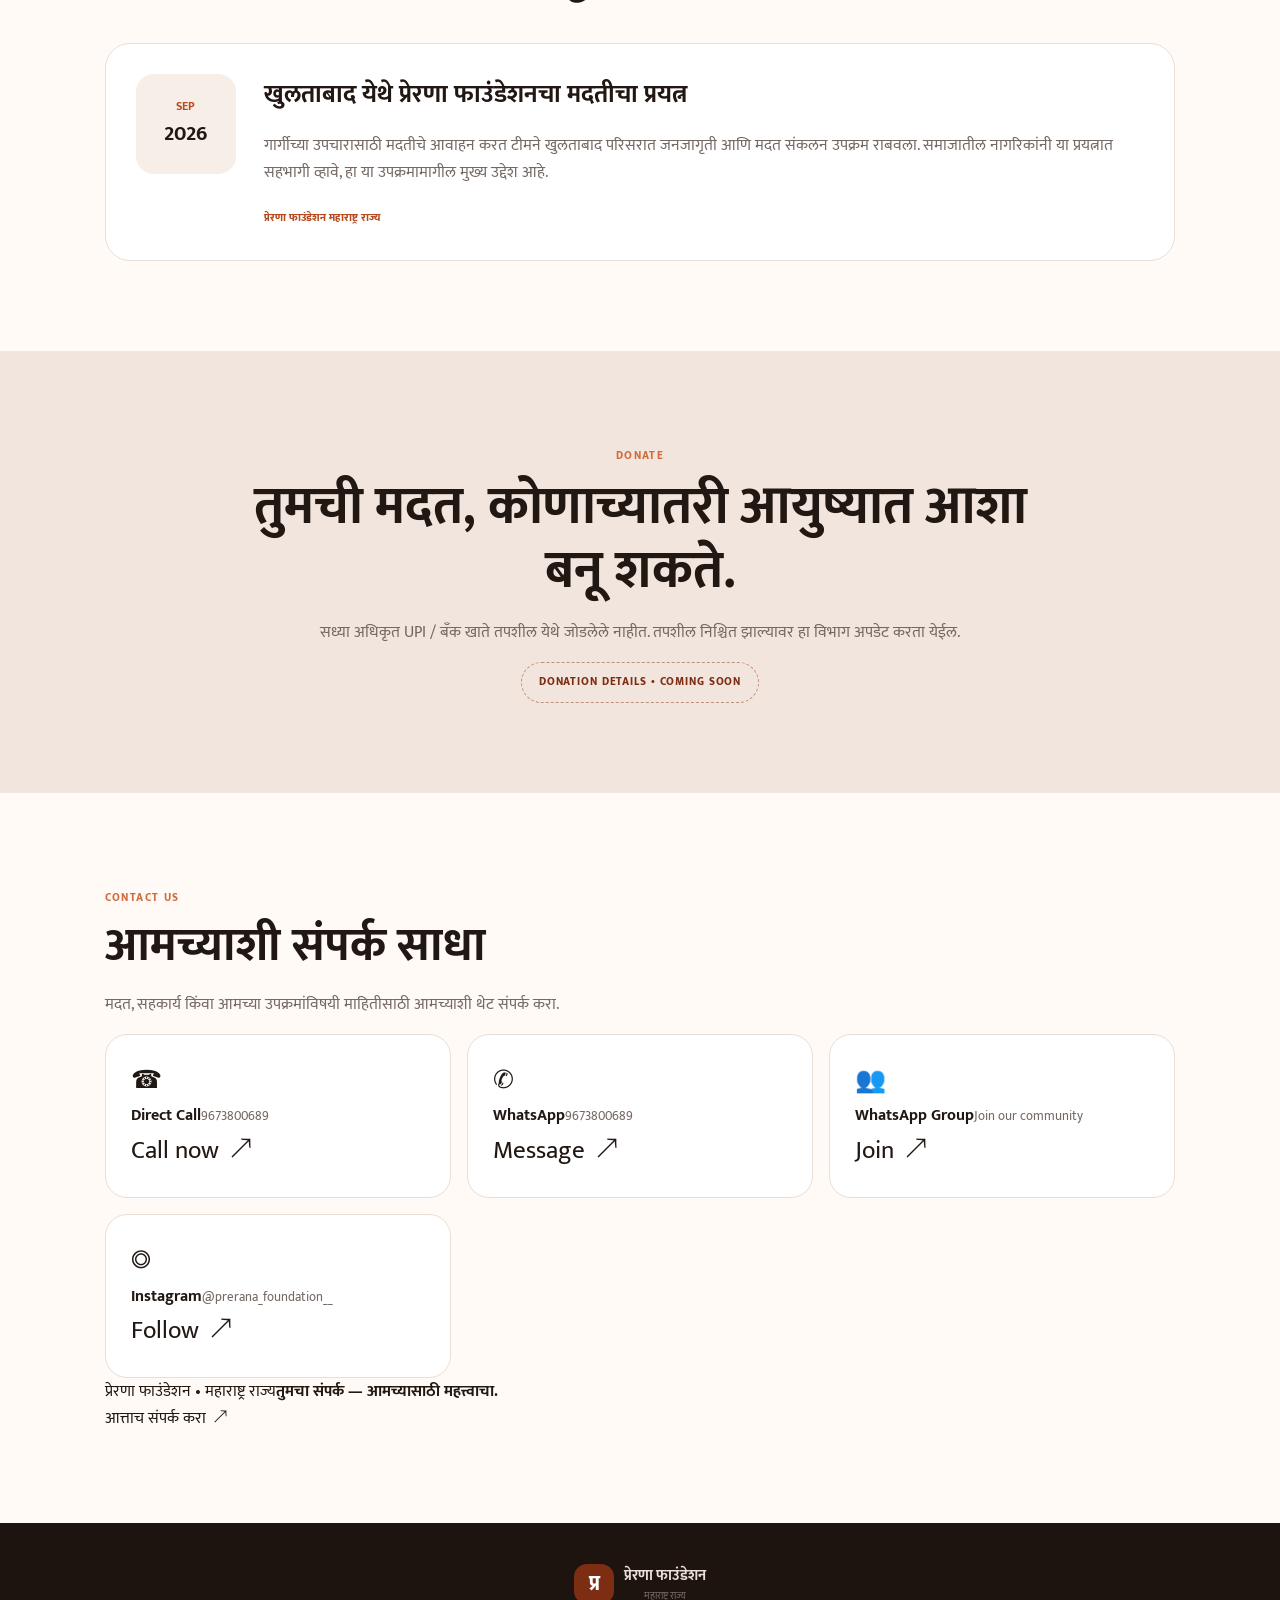
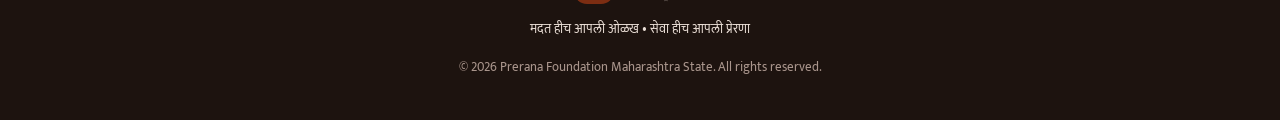
==== commit 5feaffd9: "Add files via upload" ====
--- a/index.html
+++ b/index.html
@@ -182,15 +182,39 @@
     <div class="contact-head">
       <span class="eyebrow">CONTACT US</span>
       <h2>आमच्याशी <span>संपर्क साधा</span></h2>
-      <p>मदत, सहकार्य किंवा आमच्या उपक्रमांविषयी माहितीसाठी आम्ही तुमच्यासोबत आहोत.</p>
-    </div>
+      <p>मदत, सहकार्य किंवा आमच्या उपक्रमांविषयी माहितीसाठी आमच्याशी थेट संपर्क करा.</p>
+    </div>
+
     <div class="contact-grid">
-      <a class="contact-card contact-call" href="tel:9673800689"><span class="contact-icon">☎</span><div><b>Direct Call</b><small>9673800689</small></div><strong class="contact-arrow">↗</strong></a>
-      <a class="contact-card contact-whatsapp" href="https://wa.me/919673800689" target="_blank" rel="noopener"><span class="contact-icon">◉</span><div><b>WhatsApp</b><small>9673800689</small></div><strong class="contact-arrow">↗</strong></a>
-      <a class="contact-card contact-group" href="https://chat.whatsapp.com/Cx2ioM3IeveLS58DPTsusg?s=cl&p=a&mlu=4&ilr=4" target="_blank" rel="noopener"><span class="contact-icon">👥</span><div><b>Our WhatsApp Group</b><small>Join our community</small></div><strong class="contact-arrow">↗</strong></a>
-      <a class="contact-card contact-instagram" href="https://instagram.com/prerana_foundation__" target="_blank" rel="noopener"><span class="contact-icon">◎</span><div><b>@prerana_foundation__</b><small>Follow us on Instagram</small></div><strong class="contact-arrow">↗</strong></a>
-    </div>
-    <div class="contact-note"><span>प्रेरणा फाउंडेशन • महाराष्ट्र राज्य</span><b>तुमचा संपर्क — आमच्यासाठी महत्त्वाचा.</b></div>
+      <a class="contact-card contact-call" href="tel:9673800689">
+        <span class="contact-icon">☎</span>
+        <div class="contact-copy"><b>Direct Call</b><small>9673800689</small></div>
+        <span class="contact-action">Call now&nbsp; ↗</span>
+      </a>
+
+      <a class="contact-card contact-whatsapp" href="https://wa.me/919673800689" target="_blank" rel="noopener">
+        <span class="contact-icon">✆</span>
+        <div class="contact-copy"><b>WhatsApp</b><small>9673800689</small></div>
+        <span class="contact-action">Message&nbsp; ↗</span>
+      </a>
+
+      <a class="contact-card contact-group" href="https://chat.whatsapp.com/Cx2ioM3IeveLS58DPTsusg?s=cl&p=a&mlu=4&ilr=4" target="_blank" rel="noopener">
+        <span class="contact-icon">👥</span>
+        <div class="contact-copy"><b>WhatsApp Group</b><small>Join our community</small></div>
+        <span class="contact-action">Join&nbsp; ↗</span>
+      </a>
+
+      <a class="contact-card contact-instagram" href="https://instagram.com/prerana_foundation__" target="_blank" rel="noopener">
+        <span class="contact-icon">◎</span>
+        <div class="contact-copy"><b>Instagram</b><small>@prerana_foundation__</small></div>
+        <span class="contact-action">Follow&nbsp; ↗</span>
+      </a>
+    </div>
+
+    <div class="contact-note">
+      <div><span>प्रेरणा फाउंडेशन • महाराष्ट्र राज्य</span><b>तुमचा संपर्क — आमच्यासाठी महत्त्वाचा.</b></div>
+      <a href="tel:9673800689">आत्ताच संपर्क करा&nbsp; ↗</a>
+    </div>
   </div>
 </section>
 </main>
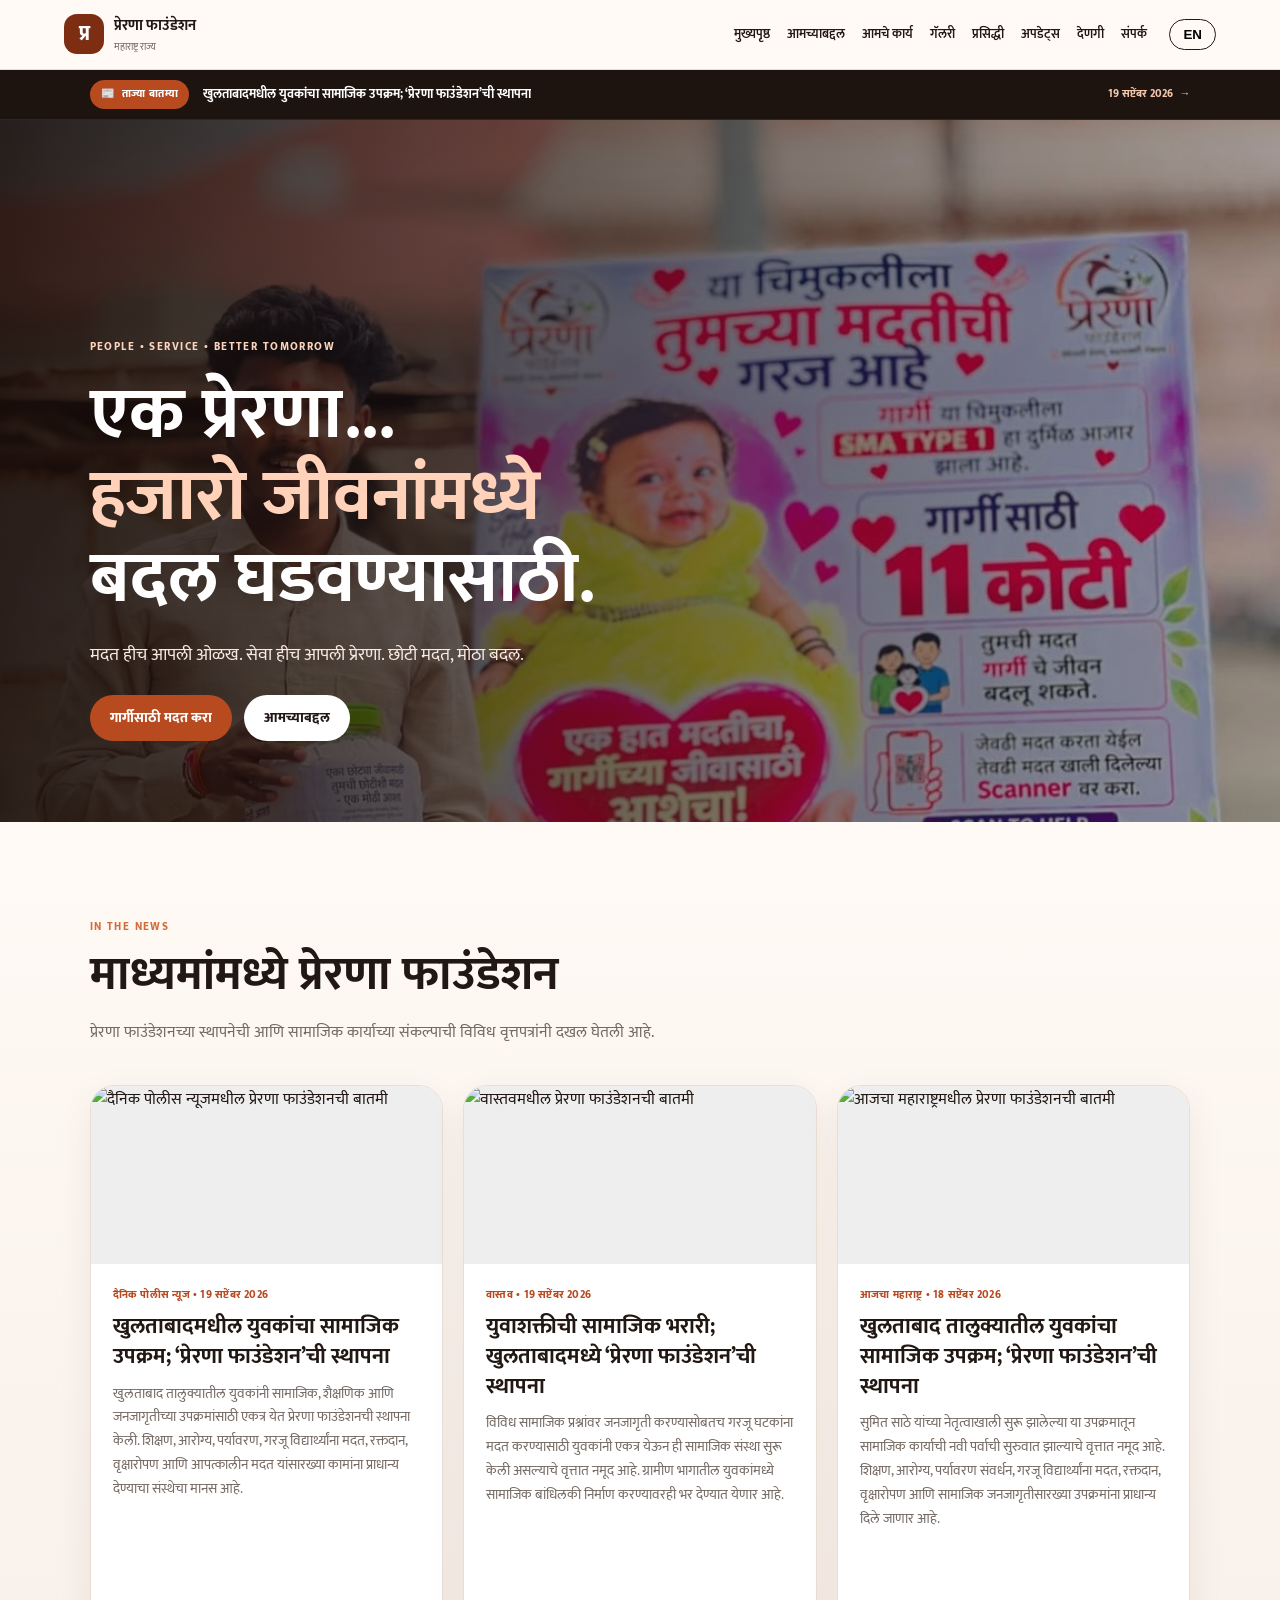
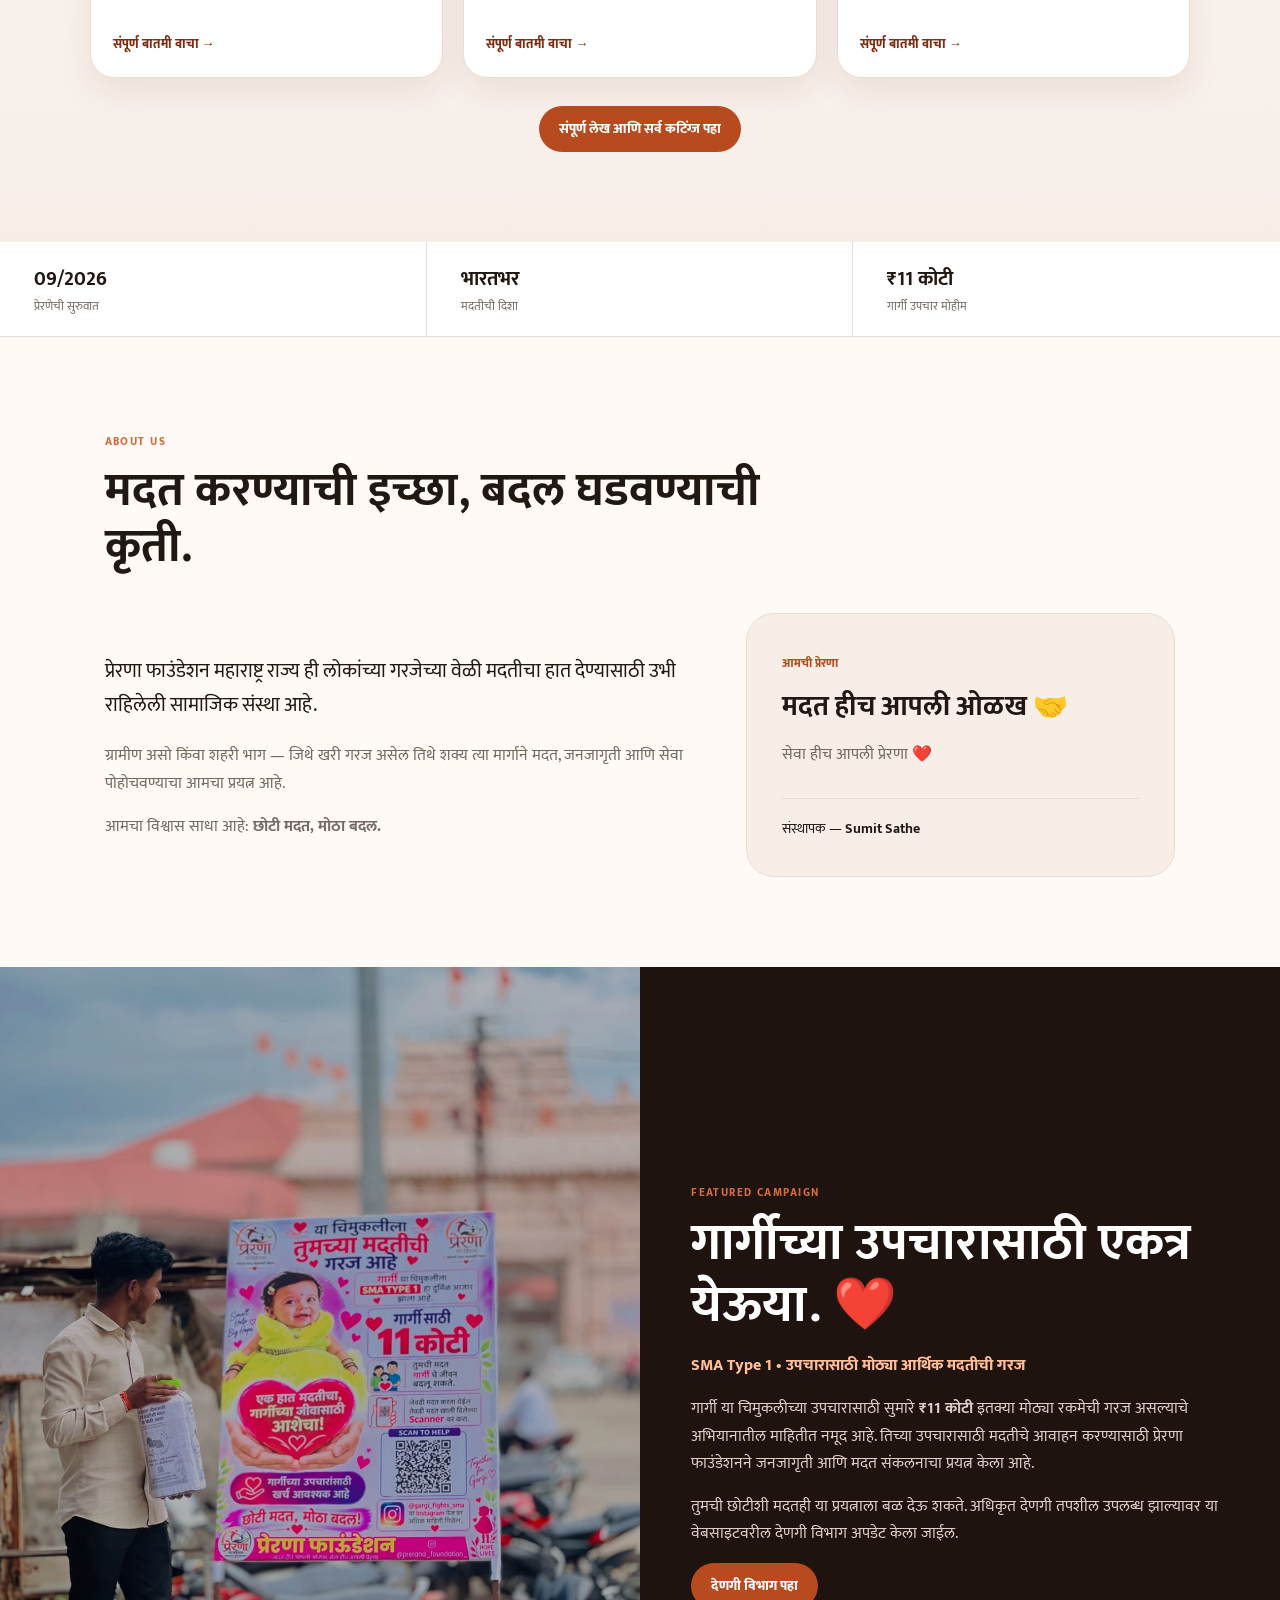
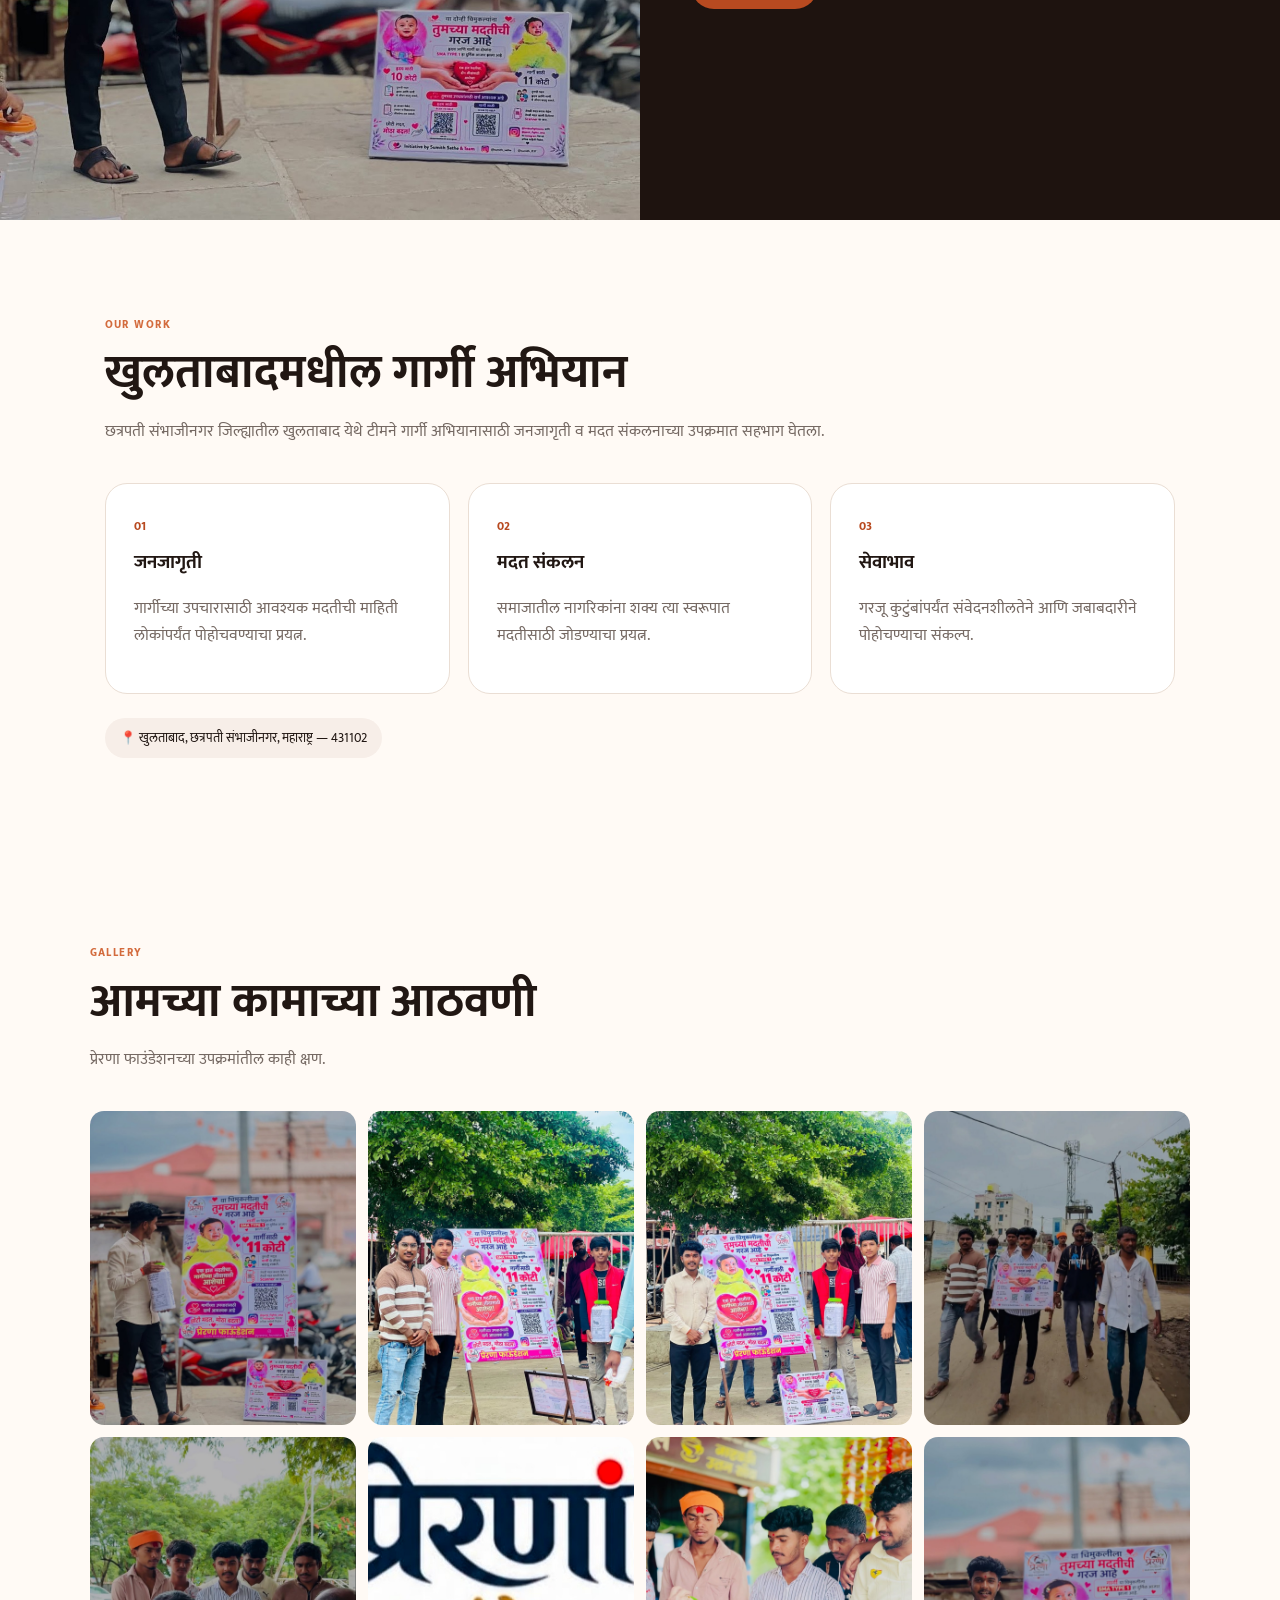
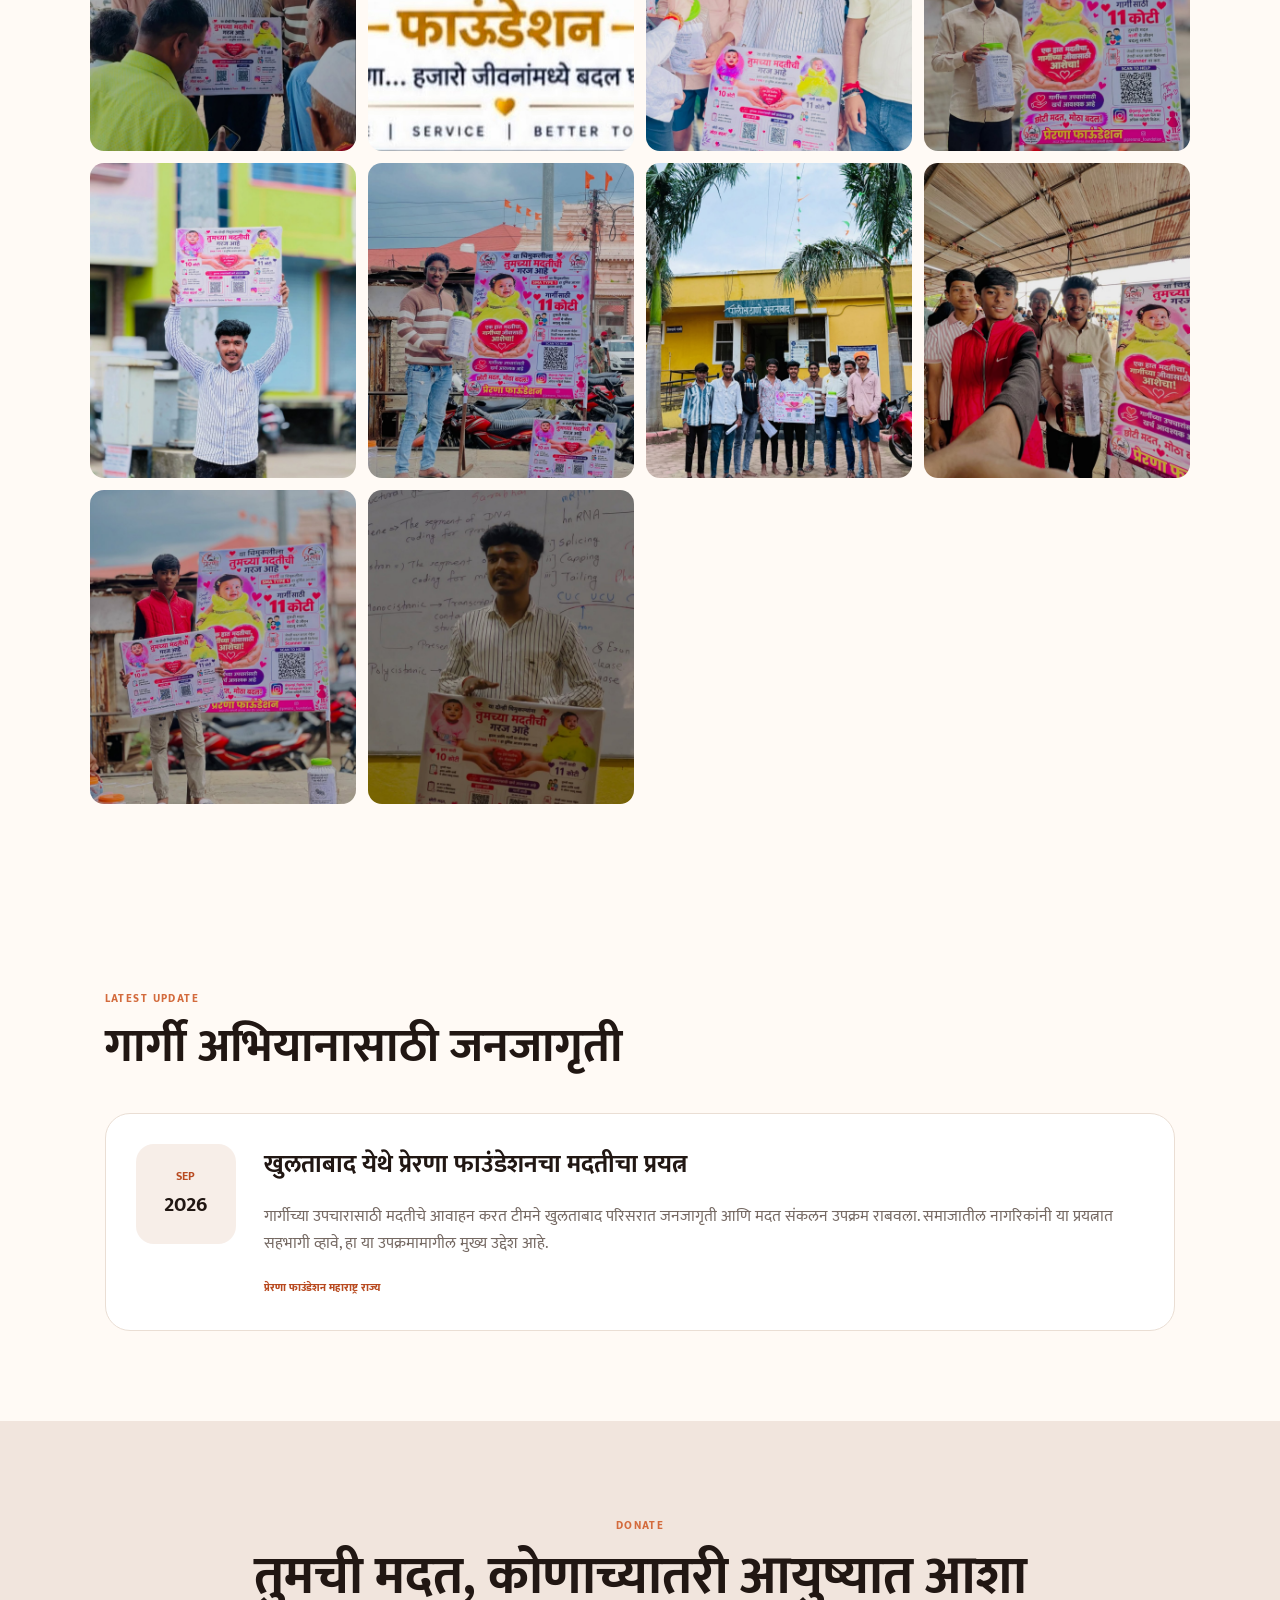
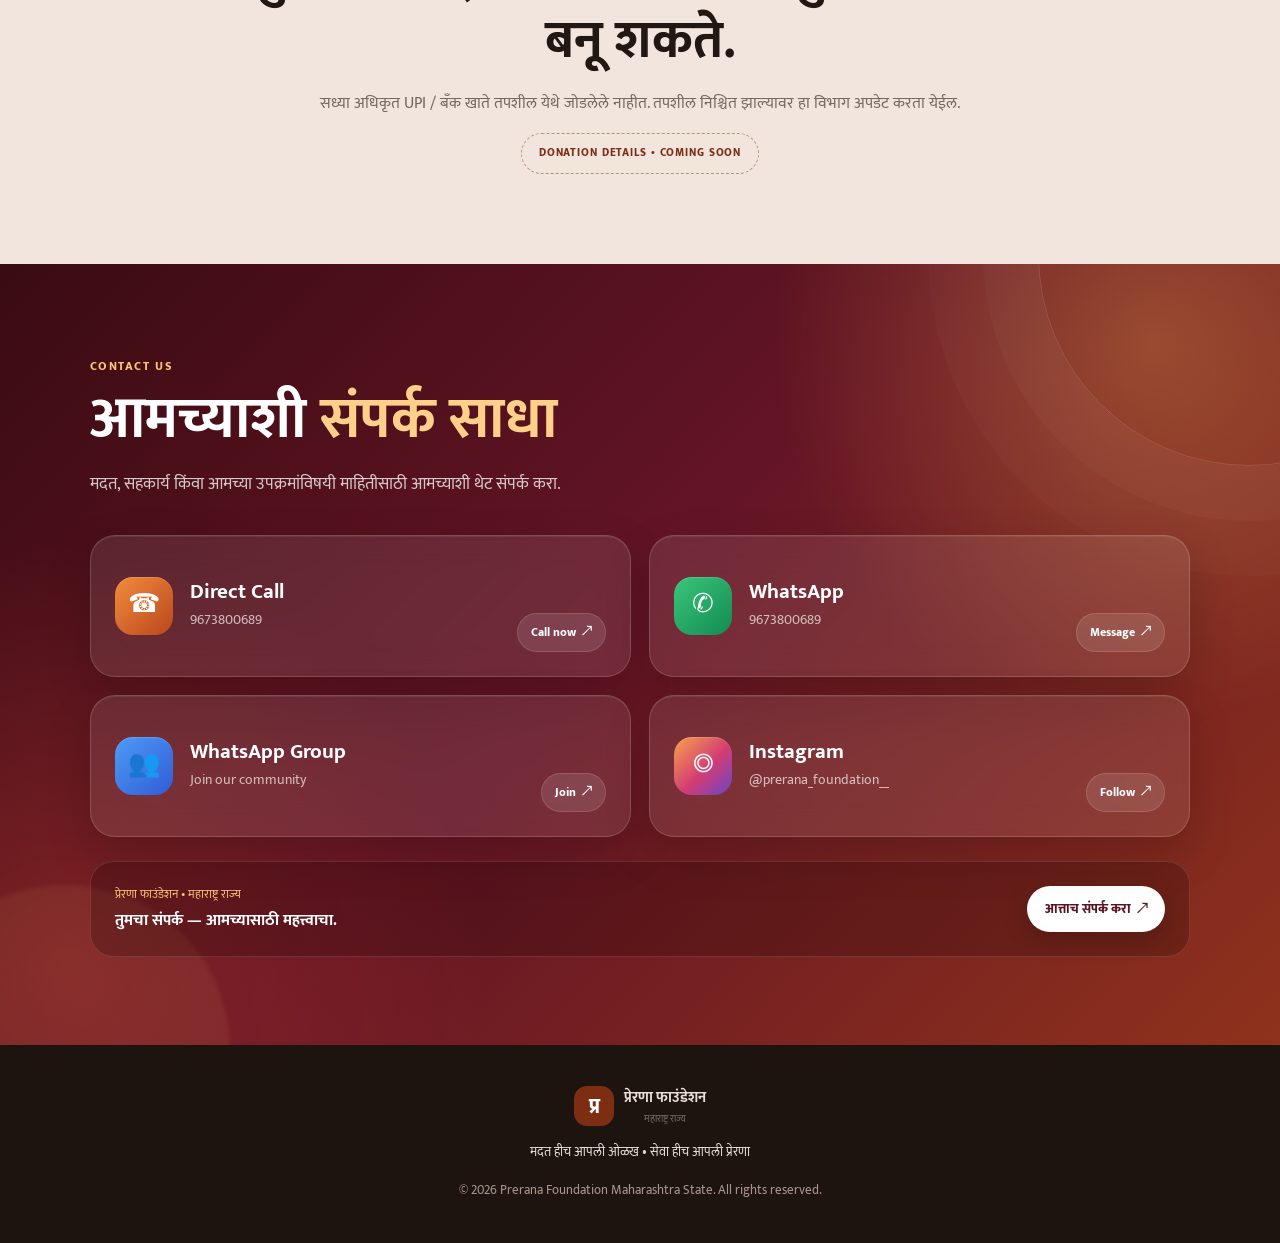
==== commit b9fe66ad: "Add files via upload" ====
--- a/index.html
+++ b/index.html
@@ -19,6 +19,7 @@
     <a href="#about" data-mr="आमच्याबद्दल" data-en="About Us">आमच्याबद्दल</a>
     <a href="#work" data-mr="आमचे कार्य" data-en="Our Work">आमचे कार्य</a>
     <a href="#gallery" data-mr="गॅलरी" data-en="Gallery">गॅलरी</a>
+    <a href="#press" data-mr="प्रसिद्धी" data-en="Press">प्रसिद्धी</a>
     <a href="#updates" data-mr="अपडेट्स" data-en="Updates">अपडेट्स</a>
     <a href="#donate" data-mr="देणगी" data-en="Donate">देणगी</a>
     <a href="#contact" data-mr="संपर्क" data-en="Contact">संपर्क</a>
@@ -29,8 +30,14 @@
 
 <div class="mobile-nav" id="mobileNav">
   <a href="#home">मुख्यपृष्ठ</a><a href="#about">आमच्याबद्दल</a><a href="#work">आमचे कार्य</a>
-  <a href="#gallery">गॅलरी</a><a href="#updates">अपडेट्स</a><a href="#donate">देणगी</a><a href="#contact">संपर्क</a>
+  <a href="#gallery">गॅलरी</a><a href="#press">प्रसिद्धी</a><a href="#updates">अपडेट्स</a><a href="#donate">देणगी</a><a href="#contact">संपर्क</a>
 </div>
+
+<a class="news-ticker" href="#press" aria-label="Latest Prerana Foundation news">
+  <span class="ticker-badge">📰 <span data-mr="ताज्या बातम्या" data-en="LATEST NEWS">ताज्या बातम्या</span></span>
+  <span class="ticker-text" data-mr="खुलताबादमधील युवकांचा सामाजिक उपक्रम; ‘प्रेरणा फाउंडेशन’ची स्थापना" data-en="Youth-led social initiative in Khultabad; Prerana Foundation established">खुलताबादमधील युवकांचा सामाजिक उपक्रम; ‘प्रेरणा फाउंडेशन’ची स्थापना</span>
+  <span class="ticker-date">19 सप्टेंबर 2026&nbsp; →</span>
+</a>
 
 <main id="home">
 <section class="hero">
@@ -47,6 +54,46 @@
   </div>
 </section>
 
+<section class="section press-section" id="press">
+  <div class="section-head">
+    <span class="eyebrow">IN THE NEWS</span>
+    <h2 data-mr="माध्यमांमध्ये प्रेरणा फाउंडेशन" data-en="Prerana Foundation in the News">माध्यमांमध्ये प्रेरणा फाउंडेशन</h2>
+    <p data-mr="प्रेरणा फाउंडेशनच्या स्थापनेची आणि सामाजिक कार्याच्या संकल्पाची विविध वृत्तपत्रांनी दखल घेतली आहे." data-en="The establishment of Prerana Foundation and its commitment to social service have been covered by multiple newspapers.">प्रेरणा फाउंडेशनच्या स्थापनेची आणि सामाजिक कार्याच्या संकल्पाची विविध वृत्तपत्रांनी दखल घेतली आहे.</p>
+  </div>
+  <div class="press-grid">
+    <article class="press-card">
+      <div class="press-image"><img src="assets/news-police-news.jpg" alt="दैनिक पोलीस न्यूजमधील प्रेरणा फाउंडेशनची बातमी" loading="lazy"></div>
+      <div class="press-card-body">
+        <span class="press-source">दैनिक पोलीस न्यूज • 19 सप्टेंबर 2026</span>
+        <h3 data-mr="खुलताबादमधील युवकांचा सामाजिक उपक्रम; ‘प्रेरणा फाउंडेशन’ची स्थापना" data-en="Youth-led social initiative in Khultabad; Prerana Foundation established">खुलताबादमधील युवकांचा सामाजिक उपक्रम; ‘प्रेरणा फाउंडेशन’ची स्थापना</h3>
+        <p data-mr="खुलताबाद तालुक्यातील युवकांनी सामाजिक, शैक्षणिक आणि जनजागृतीच्या उपक्रमांसाठी एकत्र येत प्रेरणा फाउंडेशनची स्थापना केली. शिक्षण, आरोग्य, पर्यावरण, गरजू विद्यार्थ्यांना मदत, रक्तदान, वृक्षारोपण आणि आपत्कालीन मदत यांसारख्या कामांना प्राधान्य देण्याचा संस्थेचा मानस आहे." data-en="Young people from Khultabad came together to establish Prerana Foundation for social, educational and awareness initiatives. The foundation plans to focus on education, health, environment, support for needy students, blood donation, tree plantation and emergency assistance.">खुलताबाद तालुक्यातील युवकांनी सामाजिक, शैक्षणिक आणि जनजागृतीच्या उपक्रमांसाठी एकत्र येत प्रेरणा फाउंडेशनची स्थापना केली. शिक्षण, आरोग्य, पर्यावरण, गरजू विद्यार्थ्यांना मदत, रक्तदान, वृक्षारोपण आणि आपत्कालीन मदत यांसारख्या कामांना प्राधान्य देण्याचा संस्थेचा मानस आहे.</p>
+        <a class="read-more" href="news.html" data-mr="संपूर्ण बातमी वाचा →" data-en="Read full article →">संपूर्ण बातमी वाचा →</a>
+      </div>
+    </article>
+
+    <article class="press-card">
+      <div class="press-image"><img src="assets/news-vastav.jpg" alt="वास्तवमधील प्रेरणा फाउंडेशनची बातमी" loading="lazy"></div>
+      <div class="press-card-body">
+        <span class="press-source">वास्तव • 19 सप्टेंबर 2026</span>
+        <h3 data-mr="युवाशक्तीची सामाजिक भरारी; खुलताबादमध्ये ‘प्रेरणा फाउंडेशन’ची स्थापना" data-en="Youth taking a social initiative; Prerana Foundation established in Khultabad">युवाशक्तीची सामाजिक भरारी; खुलताबादमध्ये ‘प्रेरणा फाउंडेशन’ची स्थापना</h3>
+        <p data-mr="विविध सामाजिक प्रश्नांवर जनजागृती करण्यासोबतच गरजू घटकांना मदत करण्यासाठी युवकांनी एकत्र येऊन ही सामाजिक संस्था सुरू केली असल्याचे वृत्तात नमूद आहे. ग्रामीण भागातील युवकांमध्ये सामाजिक बांधिलकी निर्माण करण्यावरही भर देण्यात येणार आहे." data-en="The report notes that young people have come together to raise awareness on social issues and support people in need. The foundation also intends to encourage a stronger sense of social responsibility among rural youth.">विविध सामाजिक प्रश्नांवर जनजागृती करण्यासोबतच गरजू घटकांना मदत करण्यासाठी युवकांनी एकत्र येऊन ही सामाजिक संस्था सुरू केली असल्याचे वृत्तात नमूद आहे. ग्रामीण भागातील युवकांमध्ये सामाजिक बांधिलकी निर्माण करण्यावरही भर देण्यात येणार आहे.</p>
+        <a class="read-more" href="news.html" data-mr="संपूर्ण बातमी वाचा →" data-en="Read full article →">संपूर्ण बातमी वाचा →</a>
+      </div>
+    </article>
+
+    <article class="press-card">
+      <div class="press-image"><img src="assets/news-aajcha-maharashtra.jpg" alt="आजचा महाराष्ट्रमधील प्रेरणा फाउंडेशनची बातमी" loading="lazy"></div>
+      <div class="press-card-body">
+        <span class="press-source">आजचा महाराष्ट्र • 18 सप्टेंबर 2026</span>
+        <h3 data-mr="खुलताबाद तालुक्यातील युवकांचा सामाजिक उपक्रम; ‘प्रेरणा फाउंडेशन’ची स्थापना" data-en="Social initiative by youth in Khultabad; Prerana Foundation established">खुलताबाद तालुक्यातील युवकांचा सामाजिक उपक्रम; ‘प्रेरणा फाउंडेशन’ची स्थापना</h3>
+        <p data-mr="सुमित साठे यांच्या नेतृत्वाखाली सुरू झालेल्या या उपक्रमातून सामाजिक कार्याची नवी पर्वाची सुरुवात झाल्याचे वृत्तात नमूद आहे. शिक्षण, आरोग्य, पर्यावरण संवर्धन, गरजू विद्यार्थ्यांना मदत, रक्तदान, वृक्षारोपण आणि सामाजिक जनजागृतीसारख्या उपक्रमांना प्राधान्य दिले जाणार आहे." data-en="The report describes the initiative led by Sumit Sathe as a new beginning for social work. It highlights planned priorities including education, health, environmental conservation, support for needy students, blood donation, tree plantation and social awareness.">सुमित साठे यांच्या नेतृत्वाखाली सुरू झालेल्या या उपक्रमातून सामाजिक कार्याची नवी पर्वाची सुरुवात झाल्याचे वृत्तात नमूद आहे. शिक्षण, आरोग्य, पर्यावरण संवर्धन, गरजू विद्यार्थ्यांना मदत, रक्तदान, वृक्षारोपण आणि सामाजिक जनजागृतीसारख्या उपक्रमांना प्राधान्य दिले जाणार आहे.</p>
+        <a class="read-more" href="news.html" data-mr="संपूर्ण बातमी वाचा →" data-en="Read full article →">संपूर्ण बातमी वाचा →</a>
+      </div>
+    </article>
+  </div>
+  <div class="press-more"><a class="btn btn-primary" href="news.html" data-mr="संपूर्ण लेख आणि सर्व कटिंग्ज पहा" data-en="View full article & all clippings">संपूर्ण लेख आणि सर्व कटिंग्ज पहा</a></div>
+</section>
+
 <section class="trust-strip">
   <div><b>09/2026</b><span>प्रेरणेची सुरुवात</span></div>
   <div><b>भारतभर</b><span>मदतीची दिशा</span></div>
--- a/styles.css
+++ b/styles.css
@@ -39,3 +39,107 @@
   font-variant-ligatures:common-ligatures;
   text-rendering:optimizeLegibility;
 }
+
+/* ===== PREMIUM CONTACT SECTION ===== */
+.contact-premium{
+  position:relative;
+  max-width:none!important;
+  margin:0;
+  padding:88px 7%!important;
+  overflow:hidden;
+  color:#fff;
+  background:
+    radial-gradient(circle at 90% 10%,rgba(255,183,77,.30),transparent 28%),
+    radial-gradient(circle at 5% 90%,rgba(255,91,54,.22),transparent 30%),
+    linear-gradient(135deg,#3a0b12 0%,#651525 48%,#8f321c 100%);
+}
+.contact-premium::before{
+  content:"";position:absolute;width:420px;height:420px;border-radius:50%;
+  right:-180px;top:-220px;border:1px solid rgba(255,255,255,.13);
+  box-shadow:0 0 0 55px rgba(255,255,255,.025),0 0 0 110px rgba(255,255,255,.018);
+}
+.contact-premium::after{
+  content:"";position:absolute;left:-100px;bottom:-170px;width:330px;height:330px;
+  border-radius:50%;background:rgba(255,194,112,.08);filter:blur(2px);
+}
+.contact-shell{position:relative;z-index:2;max-width:1120px;margin:auto}
+.contact-head{max-width:760px;margin-bottom:36px}
+.contact-head .eyebrow{color:#ffc477!important;font-size:12px}
+.contact-head h2{color:#fff!important;font-size:clamp(34px,6vw,58px)!important;line-height:1.12!important;margin:9px 0 14px!important}
+.contact-head h2 span{color:#ffd08a}
+.contact-head p{color:rgba(255,255,255,.76)!important;font-size:17px;max-width:650px}
+.contact-premium .contact-grid{display:grid;grid-template-columns:repeat(2,minmax(0,1fr));gap:18px;margin-top:32px}
+.contact-premium .contact-card{
+  position:relative;min-height:142px;padding:24px!important;
+  display:grid!important;grid-template-columns:58px 1fr auto;grid-template-rows:1fr auto;
+  column-gap:17px;align-items:center;
+  border:1px solid rgba(255,255,255,.16)!important;border-radius:25px!important;
+  color:#fff!important;background:rgba(255,255,255,.095)!important;
+  box-shadow:0 18px 45px rgba(15,0,0,.20),inset 0 1px 0 rgba(255,255,255,.08)!important;
+  backdrop-filter:blur(16px);-webkit-backdrop-filter:blur(16px);
+  overflow:hidden;transition:transform .25s ease,background .25s ease,border-color .25s ease;
+}
+.contact-premium .contact-card::after{
+  content:"";position:absolute;inset:0;opacity:.0;transition:opacity .25s ease;
+  background:linear-gradient(120deg,rgba(255,255,255,.12),transparent 45%);pointer-events:none;
+}
+.contact-premium .contact-card:hover{transform:translateY(-6px);background:rgba(255,255,255,.145)!important;border-color:rgba(255,207,139,.45)!important}
+.contact-premium .contact-card:hover::after{opacity:1}
+.contact-premium .contact-icon{
+  grid-row:1/3;width:58px;height:58px;display:grid;place-items:center;
+  border-radius:18px;background:rgba(255,255,255,.13);font-size:26px!important;
+  color:#fff;box-shadow:inset 0 1px 0 rgba(255,255,255,.14)
+}
+.contact-premium .contact-copy{display:flex;flex-direction:column;align-self:center;min-width:0}
+.contact-premium .contact-copy b{margin:0!important;font-size:21px;line-height:1.2}
+.contact-premium .contact-copy small{color:rgba(255,255,255,.68)!important;font-size:14px;margin-top:4px}
+.contact-premium .contact-action{
+  align-self:end;justify-self:end;padding:8px 13px;border-radius:999px;
+  background:rgba(255,255,255,.11);border:1px solid rgba(255,255,255,.13);
+  color:#fff;font-size:12px;font-weight:800;white-space:nowrap
+}
+.contact-premium .contact-call .contact-icon{background:linear-gradient(135deg,#f28b3d,#b9471d)}
+.contact-premium .contact-whatsapp .contact-icon{background:linear-gradient(135deg,#39c77a,#138a52)}
+.contact-premium .contact-group .contact-icon{background:linear-gradient(135deg,#4d9cf7,#315bd6)}
+.contact-premium .contact-instagram .contact-icon{background:linear-gradient(135deg,#f7a34b,#d43c73 55%,#6846c9)}
+.contact-premium .contact-note{
+  margin-top:24px;padding:22px 24px;border-radius:23px;
+  display:flex;align-items:center;justify-content:space-between;gap:20px;
+  background:rgba(20,0,0,.22);border:1px solid rgba(255,255,255,.12)
+}
+.contact-premium .contact-note div{display:flex;flex-direction:column;gap:3px}
+.contact-premium .contact-note span{font-size:12px;color:#ffc477}
+.contact-premium .contact-note b{font-size:16px;color:#fff}
+.contact-premium .contact-note a{
+  display:inline-flex;align-items:center;justify-content:center;padding:12px 18px;
+  border-radius:999px;background:#fff;color:#581522;font-weight:900;font-size:13px;white-space:nowrap;
+  box-shadow:0 8px 25px rgba(0,0,0,.18)
+}
+@media(max-width:700px){
+  .contact-premium{padding:64px 6%!important}
+  .contact-head{margin-bottom:26px}
+  .contact-head p{font-size:15px}
+  .contact-premium .contact-grid{grid-template-columns:1fr;gap:14px}
+  .contact-premium .contact-card{min-height:126px;padding:19px!important;grid-template-columns:52px 1fr auto;column-gap:13px}
+  .contact-premium .contact-icon{width:52px;height:52px;border-radius:16px;font-size:23px!important}
+  .contact-premium .contact-copy b{font-size:19px}
+  .contact-premium .contact-copy small{font-size:13px}
+  .contact-premium .contact-action{font-size:11px;padding:7px 10px}
+  .contact-premium .contact-note{align-items:stretch;flex-direction:column;padding:19px}
+  .contact-premium .contact-note a{width:100%}
+}
+
+
+/* ===== NEWS TICKER + PRESS COVERAGE ===== */
+.news-ticker{position:relative;z-index:40;display:flex;align-items:center;gap:14px;padding:10px 7%;background:#1d130f;color:#fff;border-bottom:1px solid rgba(255,255,255,.08);font-size:13px;line-height:1.4}
+.ticker-badge{display:inline-flex;align-items:center;gap:7px;flex:none;padding:7px 11px;border-radius:999px;background:var(--accent);font-weight:900;font-size:11px;letter-spacing:.03em}
+.ticker-text{font-weight:700;overflow:hidden;text-overflow:ellipsis;white-space:nowrap}.ticker-date{margin-left:auto;white-space:nowrap;color:#f4c7ad;font-size:11px;font-weight:800}
+.press-section{max-width:1400px!important;background:linear-gradient(180deg,#fffaf5 0%,#f7eee8 100%)}
+.press-grid{display:grid;grid-template-columns:repeat(3,1fr);gap:20px}
+.press-card{background:#fff;border:1px solid var(--line);border-radius:24px;overflow:hidden;box-shadow:0 12px 35px rgba(80,35,15,.08);display:flex;flex-direction:column;transition:transform .25s ease,box-shadow .25s ease}
+.press-card:hover{transform:translateY(-5px);box-shadow:0 18px 45px rgba(80,35,15,.14)}
+.press-image{background:#eee;aspect-ratio:4/3;overflow:hidden}.press-image img{width:100%;height:100%;display:block;object-fit:cover;transition:transform .4s ease}.press-card:hover .press-image img{transform:scale(1.03)}
+.press-card-body{padding:22px;display:flex;flex-direction:column;height:100%}.press-source{font-size:11px;font-weight:900;letter-spacing:.02em;color:var(--accent);margin-bottom:8px}.press-card h3{font-size:22px;line-height:1.35;margin:0 0 10px}.press-card p{font-size:14px;margin:0 0 17px;color:var(--muted)}.read-more{display:inline-flex;align-items:center;margin-top:auto;font-size:13px;font-weight:900;color:var(--accent2)}.read-more:hover{text-decoration:underline}.press-more{text-align:center;margin-top:28px}
+.news-article-page{min-height:100vh;background:var(--paper)}.article-hero{padding:90px 7% 50px;background:linear-gradient(135deg,#1d130f,#5b1b16);color:#fff}.article-hero-inner{max-width:1000px;margin:auto}.article-hero .eyebrow{color:#ffc477}.article-hero h1{font-size:clamp(34px,6vw,64px);line-height:1.12;margin:12px 0}.article-meta{color:rgba(255,255,255,.72);font-size:13px}.article-content{max-width:1000px;margin:auto;padding:60px 7% 90px}.article-intro{font-size:20px!important;color:var(--ink)!important}.article-content h2{font-size:30px;margin:45px 0 12px}.article-content p{font-size:17px;line-height:1.9}.article-gallery{display:grid;grid-template-columns:repeat(3,1fr);gap:16px;margin:35px 0}.article-gallery figure{margin:0}.article-gallery img{width:100%;aspect-ratio:4/3;object-fit:cover;border-radius:18px;display:block;cursor:pointer}.article-gallery figcaption{font-size:11px;color:var(--muted);margin-top:7px}.article-note{padding:20px 22px;border-left:4px solid var(--accent);background:var(--soft);border-radius:0 16px 16px 0;margin:30px 0}.back-link{display:inline-flex;margin-top:30px;font-weight:900;color:var(--accent2)}
+@media(max-width:900px){.news-ticker{padding:9px 5%;gap:9px}.ticker-date{display:none}.press-grid{grid-template-columns:1fr}.article-gallery{grid-template-columns:1fr 1fr}}
+@media(max-width:520px){.news-ticker{padding:9px 4%;font-size:12px}.ticker-badge{padding:6px 9px;font-size:10px}.press-card-body{padding:18px}.press-card h3{font-size:20px}.article-hero{padding:65px 6% 35px}.article-content{padding:45px 6% 65px}.article-content p{font-size:16px}.article-gallery{grid-template-columns:1fr}}
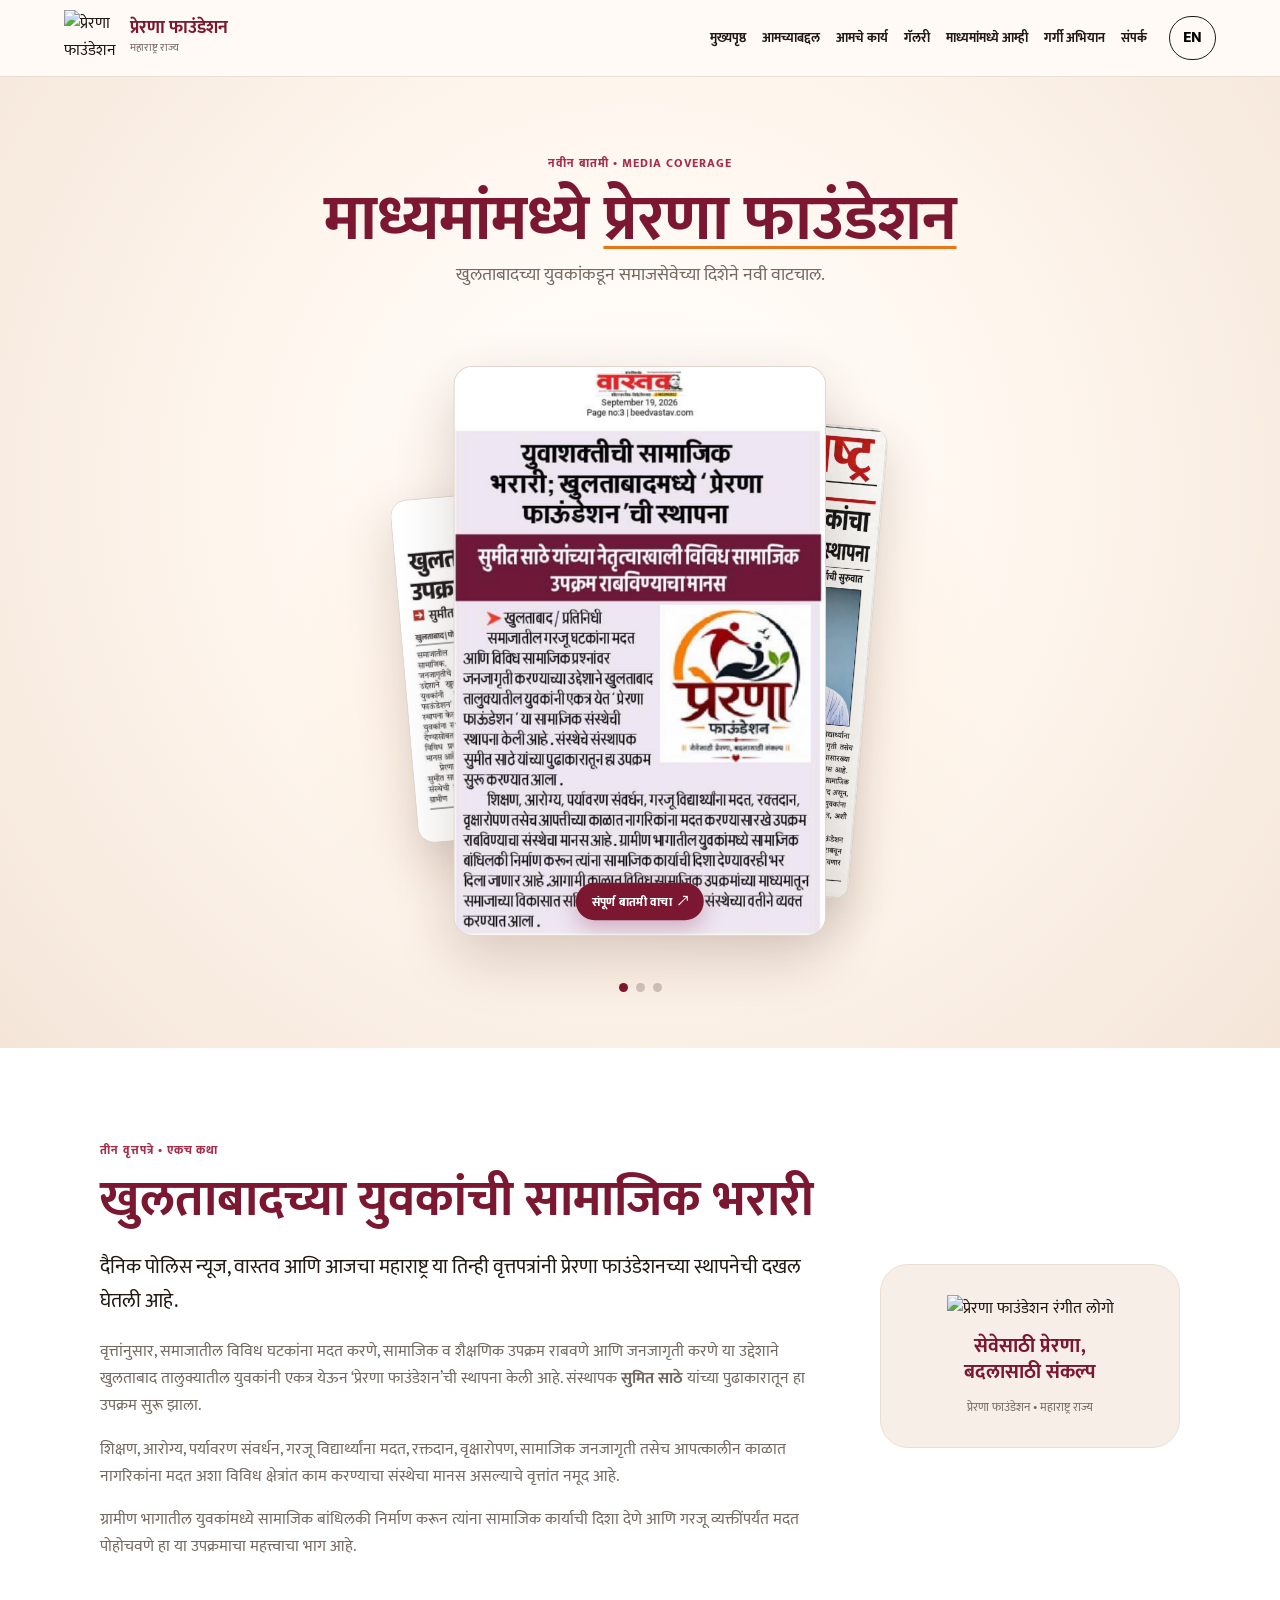
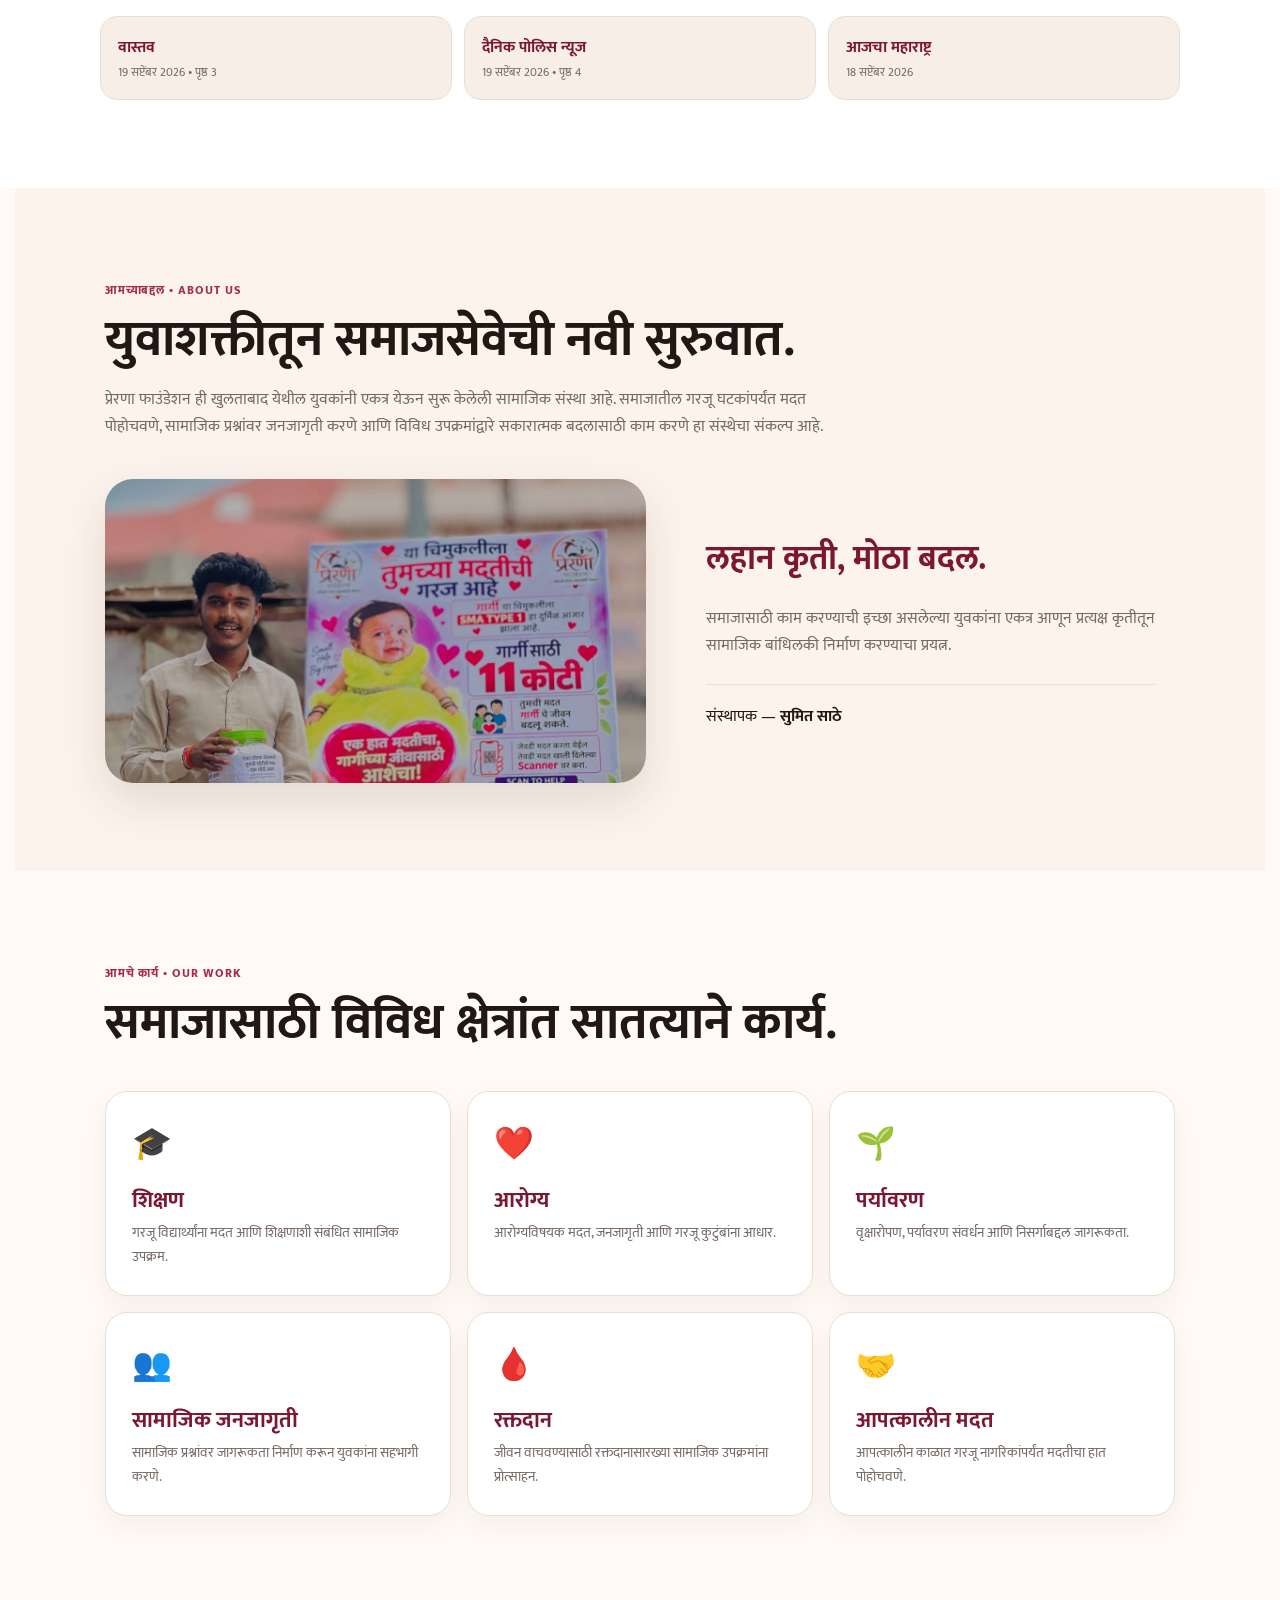
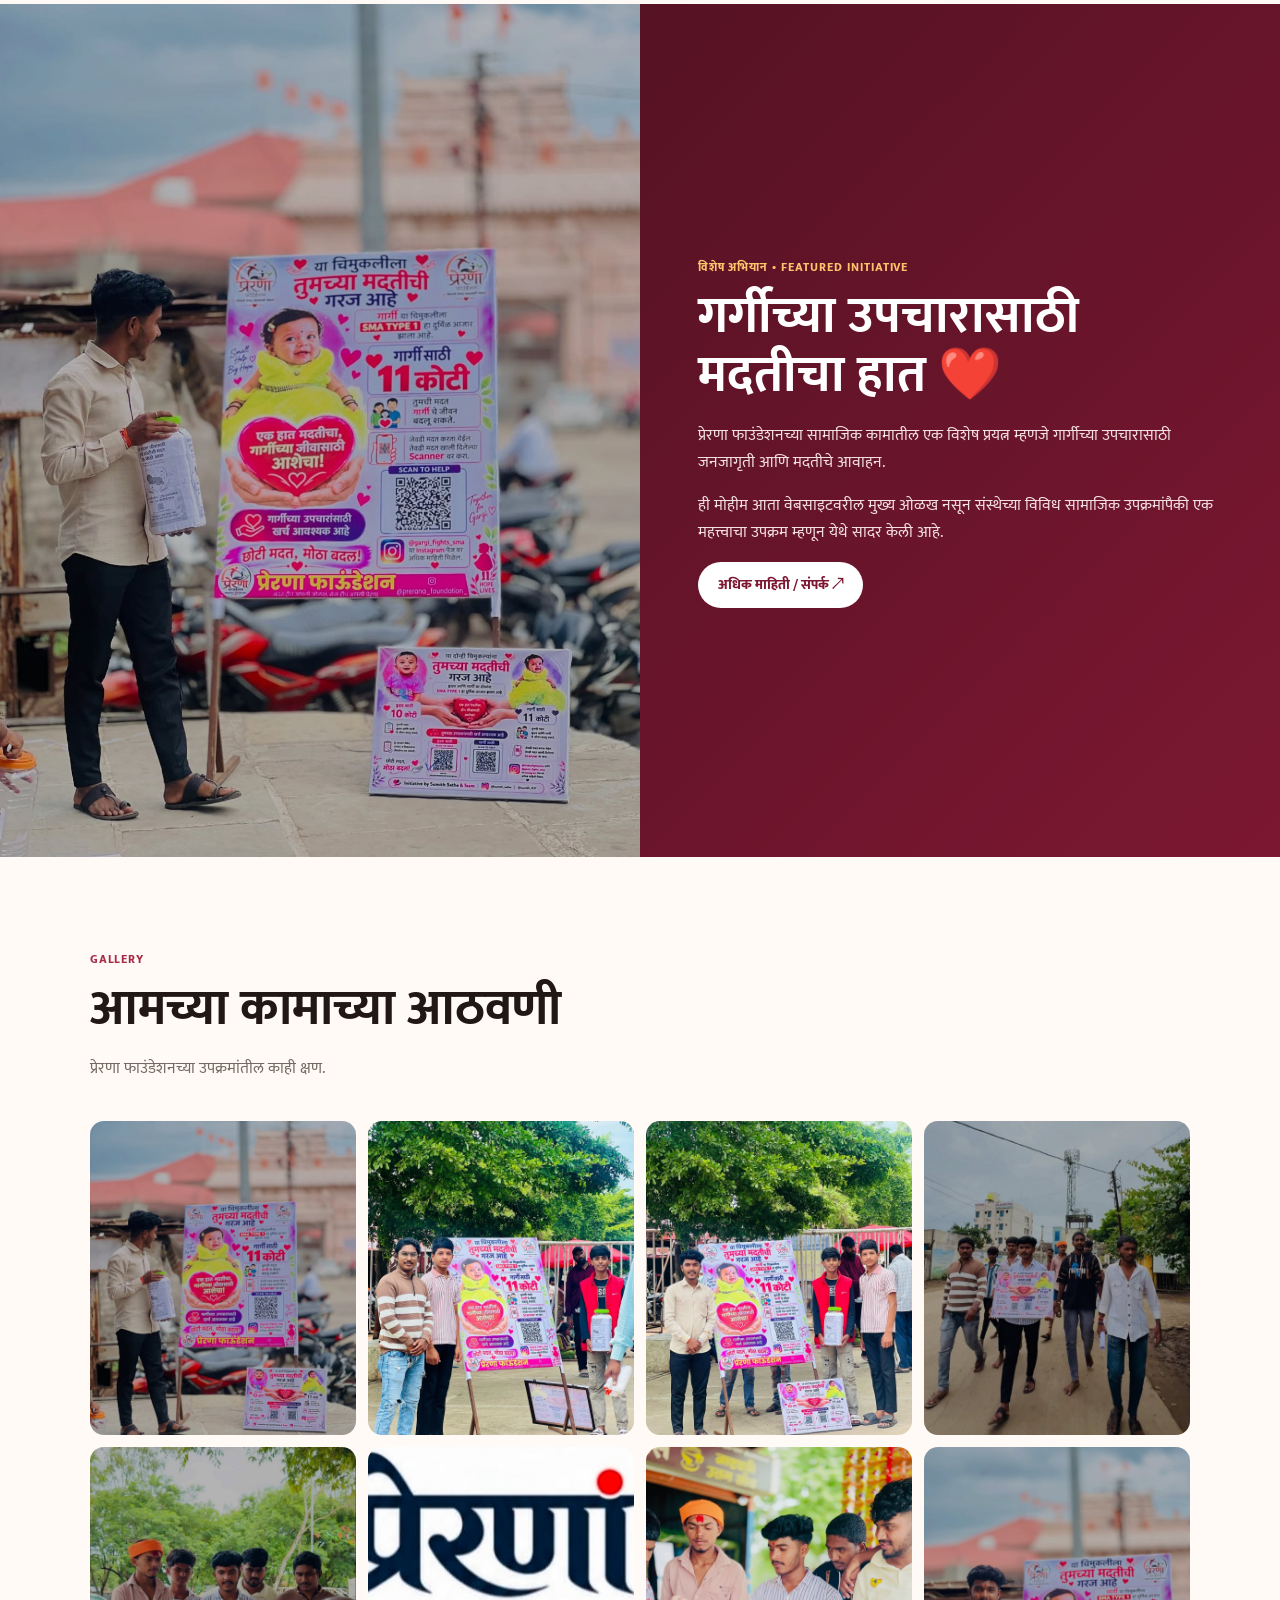
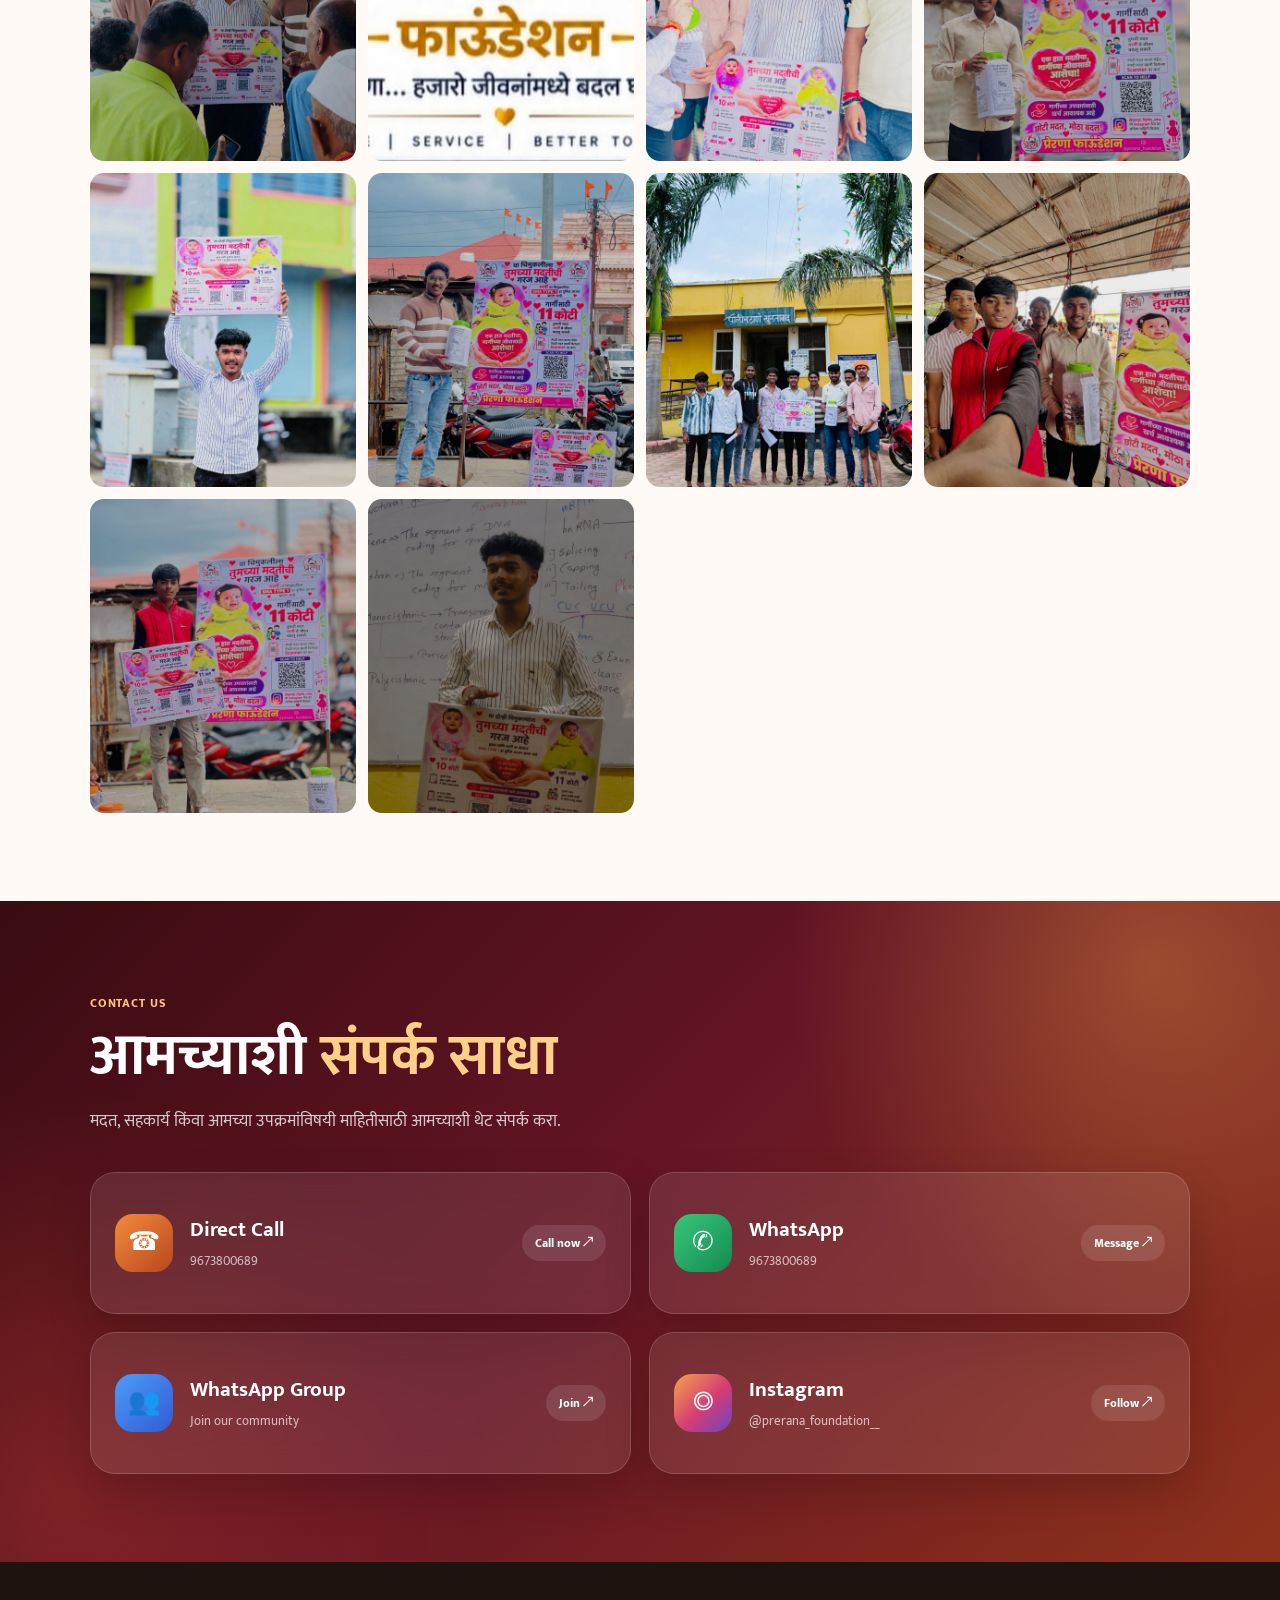
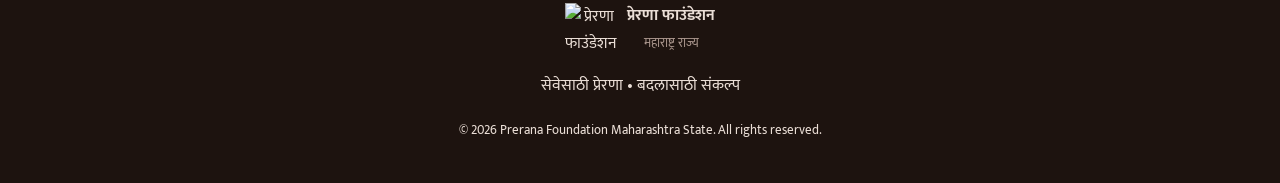
==== commit 3922eb83: "Add files via upload" ====
--- a/index.html
+++ b/index.html
@@ -3,26 +3,25 @@
 <head>
 <meta charset="utf-8">
 <meta name="viewport" content="width=device-width,initial-scale=1">
-<meta name="theme-color" content="#7c2d12">
-<meta name="description" content="प्रेरणा फाउंडेशन महाराष्ट्र राज्य — मदत हीच आपली ओळख. सेवा हीच आपली प्रेरणा.">
+<meta name="theme-color" content="#7c1731">
+<meta name="description" content="प्रेरणा फाउंडेशन महाराष्ट्र राज्य — युवकांच्या पुढाकारातून समाजसेवेची नवी सुरुवात.">
 <title>प्रेरणा फाउंडेशन महाराष्ट्र राज्य</title>
 <link rel="stylesheet" href="styles.css">
 </head>
 <body>
 <header class="site-header">
   <a class="brand" href="#home" aria-label="प्रेरणा फाउंडेशन">
-    <span class="brand-mark">प्र</span>
+    <img src="assets/prerana-logo-color.png" alt="प्रेरणा फाउंडेशन लोगो" class="brand-logo">
     <span><strong>प्रेरणा फाउंडेशन</strong><small>महाराष्ट्र राज्य</small></span>
   </a>
   <nav class="desktop-nav">
-    <a href="#home" data-mr="मुख्यपृष्ठ" data-en="Home">मुख्यपृष्ठ</a>
-    <a href="#about" data-mr="आमच्याबद्दल" data-en="About Us">आमच्याबद्दल</a>
-    <a href="#work" data-mr="आमचे कार्य" data-en="Our Work">आमचे कार्य</a>
-    <a href="#gallery" data-mr="गॅलरी" data-en="Gallery">गॅलरी</a>
-    <a href="#press" data-mr="प्रसिद्धी" data-en="Press">प्रसिद्धी</a>
-    <a href="#updates" data-mr="अपडेट्स" data-en="Updates">अपडेट्स</a>
-    <a href="#donate" data-mr="देणगी" data-en="Donate">देणगी</a>
-    <a href="#contact" data-mr="संपर्क" data-en="Contact">संपर्क</a>
+    <a href="#home">मुख्यपृष्ठ</a>
+    <a href="#about">आमच्याबद्दल</a>
+    <a href="#work">आमचे कार्य</a>
+    <a href="#gallery">गॅलरी</a>
+    <a href="#updates">माध्यमांमध्ये आम्ही</a>
+    <a href="#gargi">गर्गी अभियान</a>
+    <a href="#contact">संपर्क</a>
   </nav>
   <button class="lang" id="langBtn" type="button">EN</button>
   <button class="menu-btn" id="menuBtn" aria-label="Menu">☰</button>
@@ -30,253 +29,152 @@
 
 <div class="mobile-nav" id="mobileNav">
   <a href="#home">मुख्यपृष्ठ</a><a href="#about">आमच्याबद्दल</a><a href="#work">आमचे कार्य</a>
-  <a href="#gallery">गॅलरी</a><a href="#press">प्रसिद्धी</a><a href="#updates">अपडेट्स</a><a href="#donate">देणगी</a><a href="#contact">संपर्क</a>
+  <a href="#gallery">गॅलरी</a><a href="#updates">माध्यमांमध्ये आम्ही</a><a href="#gargi">गर्गी अभियान</a><a href="#contact">संपर्क</a>
 </div>
 
-<a class="news-ticker" href="#press" aria-label="Latest Prerana Foundation news">
-  <span class="ticker-badge">📰 <span data-mr="ताज्या बातम्या" data-en="LATEST NEWS">ताज्या बातम्या</span></span>
-  <span class="ticker-text" data-mr="खुलताबादमधील युवकांचा सामाजिक उपक्रम; ‘प्रेरणा फाउंडेशन’ची स्थापना" data-en="Youth-led social initiative in Khultabad; Prerana Foundation established">खुलताबादमधील युवकांचा सामाजिक उपक्रम; ‘प्रेरणा फाउंडेशन’ची स्थापना</span>
-  <span class="ticker-date">19 सप्टेंबर 2026&nbsp; →</span>
-</a>
+<main id="home">
+<section class="press-hero">
+  <div class="press-glow"></div>
+  <div class="press-heading">
+    <span class="eyebrow">नवीन बातमी • MEDIA COVERAGE</span>
+    <h1>माध्यमांमध्ये <span>प्रेरणा फाउंडेशन</span></h1>
+    <p>खुलताबादच्या युवकांकडून समाजसेवेच्या दिशेने नवी वाटचाल.</p>
+  </div>
 
-<main id="home">
-<section class="hero">
-  <div class="hero-bg"></div>
-  <div class="hero-overlay"></div>
-  <div class="hero-content">
-    <span class="eyebrow">PEOPLE • SERVICE • BETTER TOMORROW</span>
-    <h1>एक प्रेरणा...<br><span>हजारो जीवनांमध्ये</span> बदल घडवण्यासाठी.</h1>
-    <p>मदत हीच आपली ओळख. सेवा हीच आपली प्रेरणा. छोटी मदत, मोठा बदल.</p>
-    <div class="hero-actions">
-      <a class="btn btn-primary" href="#gargi">गार्गीसाठी मदत करा</a>
-      <a class="btn btn-light" href="#about">आमच्याबद्दल</a>
+  <div class="press-stack" aria-label="प्रेरणा फाउंडेशनच्या तीन वृत्तपत्रातील बातम्या">
+    <button class="paper-card paper-back paper-aajcha" data-paper="2" aria-label="आजचा महाराष्ट्र बातमी उघडा">
+      <img src="assets/news-aajcha-maharashtra.jpg" alt="आजचा महाराष्ट्र मधील प्रेरणा फाउंडेशनची बातमी">
+    </button>
+    <button class="paper-card paper-back paper-police" data-paper="1" aria-label="दैनिक पोलिस न्यूज बातमी उघडा">
+      <img src="assets/news-police-news.jpg" alt="दैनिक पोलिस न्यूज मधील प्रेरणा फाउंडेशनची बातमी">
+    </button>
+    <button class="paper-card paper-front" data-paper="0" aria-label="वास्तव बातमी उघडा">
+      <img src="assets/news-vastav.jpg" alt="वास्तव मधील प्रेरणा फाउंडेशनची बातमी">
+      <span class="paper-read">संपूर्ण बातमी वाचा&nbsp; ↗</span>
+    </button>
+  </div>
+  <div class="press-dots" aria-hidden="true"><i class="active"></i><i></i><i></i></div>
+</section>
+
+<section class="section press-story" id="updates">
+  <div class="story-layout">
+    <div>
+      <span class="eyebrow">तीन वृत्तपत्रे • एकच कथा</span>
+      <h2>खुलताबादच्या युवकांची सामाजिक भरारी</h2>
+      <p class="lead">दैनिक पोलिस न्यूज, वास्तव आणि आजचा महाराष्ट्र या तिन्ही वृत्तपत्रांनी प्रेरणा फाउंडेशनच्या स्थापनेची दखल घेतली आहे.</p>
+      <p>वृत्तांनुसार, समाजातील विविध घटकांना मदत करणे, सामाजिक व शैक्षणिक उपक्रम राबवणे आणि जनजागृती करणे या उद्देशाने खुलताबाद तालुक्यातील युवकांनी एकत्र येऊन ‘प्रेरणा फाउंडेशन’ची स्थापना केली आहे. संस्थापक <strong>सुमित साठे</strong> यांच्या पुढाकारातून हा उपक्रम सुरू झाला.</p>
+      <p>शिक्षण, आरोग्य, पर्यावरण संवर्धन, गरजू विद्यार्थ्यांना मदत, रक्तदान, वृक्षारोपण, सामाजिक जनजागृती तसेच आपत्कालीन काळात नागरिकांना मदत अशा विविध क्षेत्रांत काम करण्याचा संस्थेचा मानस असल्याचे वृत्तांत नमूद आहे.</p>
+      <p>ग्रामीण भागातील युवकांमध्ये सामाजिक बांधिलकी निर्माण करून त्यांना सामाजिक कार्याची दिशा देणे आणि गरजू व्यक्तींपर्यंत मदत पोहोचवणे हा या उपक्रमाचा महत्त्वाचा भाग आहे.</p>
     </div>
+    <aside class="story-logo-card">
+      <img src="assets/prerana-logo-color.png" alt="प्रेरणा फाउंडेशन रंगीत लोगो">
+      <strong>सेवेसाठी प्रेरणा,<br>बदलासाठी संकल्प</strong>
+      <span>प्रेरणा फाउंडेशन • महाराष्ट्र राज्य</span>
+    </aside>
+  </div>
+  <div class="press-sources">
+    <div><b>वास्तव</b><span>19 सप्टेंबर 2026 • पृष्ठ 3</span></div>
+    <div><b>दैनिक पोलिस न्यूज</b><span>19 सप्टेंबर 2026 • पृष्ठ 4</span></div>
+    <div><b>आजचा महाराष्ट्र</b><span>18 सप्टेंबर 2026</span></div>
   </div>
 </section>
 
-<section class="section press-section" id="press">
+<section class="section about-new" id="about">
   <div class="section-head">
-    <span class="eyebrow">IN THE NEWS</span>
-    <h2 data-mr="माध्यमांमध्ये प्रेरणा फाउंडेशन" data-en="Prerana Foundation in the News">माध्यमांमध्ये प्रेरणा फाउंडेशन</h2>
-    <p data-mr="प्रेरणा फाउंडेशनच्या स्थापनेची आणि सामाजिक कार्याच्या संकल्पाची विविध वृत्तपत्रांनी दखल घेतली आहे." data-en="The establishment of Prerana Foundation and its commitment to social service have been covered by multiple newspapers.">प्रेरणा फाउंडेशनच्या स्थापनेची आणि सामाजिक कार्याच्या संकल्पाची विविध वृत्तपत्रांनी दखल घेतली आहे.</p>
+    <span class="eyebrow">आमच्याबद्दल • ABOUT US</span>
+    <h2>युवाशक्तीतून समाजसेवेची नवी सुरुवात.</h2>
+    <p>प्रेरणा फाउंडेशन ही खुलताबाद येथील युवकांनी एकत्र येऊन सुरू केलेली सामाजिक संस्था आहे. समाजातील गरजू घटकांपर्यंत मदत पोहोचवणे, सामाजिक प्रश्नांवर जनजागृती करणे आणि विविध उपक्रमांद्वारे सकारात्मक बदलासाठी काम करणे हा संस्थेचा संकल्प आहे.</p>
   </div>
-  <div class="press-grid">
-    <article class="press-card">
-      <div class="press-image"><img src="assets/news-police-news.jpg" alt="दैनिक पोलीस न्यूजमधील प्रेरणा फाउंडेशनची बातमी" loading="lazy"></div>
-      <div class="press-card-body">
-        <span class="press-source">दैनिक पोलीस न्यूज • 19 सप्टेंबर 2026</span>
-        <h3 data-mr="खुलताबादमधील युवकांचा सामाजिक उपक्रम; ‘प्रेरणा फाउंडेशन’ची स्थापना" data-en="Youth-led social initiative in Khultabad; Prerana Foundation established">खुलताबादमधील युवकांचा सामाजिक उपक्रम; ‘प्रेरणा फाउंडेशन’ची स्थापना</h3>
-        <p data-mr="खुलताबाद तालुक्यातील युवकांनी सामाजिक, शैक्षणिक आणि जनजागृतीच्या उपक्रमांसाठी एकत्र येत प्रेरणा फाउंडेशनची स्थापना केली. शिक्षण, आरोग्य, पर्यावरण, गरजू विद्यार्थ्यांना मदत, रक्तदान, वृक्षारोपण आणि आपत्कालीन मदत यांसारख्या कामांना प्राधान्य देण्याचा संस्थेचा मानस आहे." data-en="Young people from Khultabad came together to establish Prerana Foundation for social, educational and awareness initiatives. The foundation plans to focus on education, health, environment, support for needy students, blood donation, tree plantation and emergency assistance.">खुलताबाद तालुक्यातील युवकांनी सामाजिक, शैक्षणिक आणि जनजागृतीच्या उपक्रमांसाठी एकत्र येत प्रेरणा फाउंडेशनची स्थापना केली. शिक्षण, आरोग्य, पर्यावरण, गरजू विद्यार्थ्यांना मदत, रक्तदान, वृक्षारोपण आणि आपत्कालीन मदत यांसारख्या कामांना प्राधान्य देण्याचा संस्थेचा मानस आहे.</p>
-        <a class="read-more" href="news.html" data-mr="संपूर्ण बातमी वाचा →" data-en="Read full article →">संपूर्ण बातमी वाचा →</a>
-      </div>
-    </article>
-
-    <article class="press-card">
-      <div class="press-image"><img src="assets/news-vastav.jpg" alt="वास्तवमधील प्रेरणा फाउंडेशनची बातमी" loading="lazy"></div>
-      <div class="press-card-body">
-        <span class="press-source">वास्तव • 19 सप्टेंबर 2026</span>
-        <h3 data-mr="युवाशक्तीची सामाजिक भरारी; खुलताबादमध्ये ‘प्रेरणा फाउंडेशन’ची स्थापना" data-en="Youth taking a social initiative; Prerana Foundation established in Khultabad">युवाशक्तीची सामाजिक भरारी; खुलताबादमध्ये ‘प्रेरणा फाउंडेशन’ची स्थापना</h3>
-        <p data-mr="विविध सामाजिक प्रश्नांवर जनजागृती करण्यासोबतच गरजू घटकांना मदत करण्यासाठी युवकांनी एकत्र येऊन ही सामाजिक संस्था सुरू केली असल्याचे वृत्तात नमूद आहे. ग्रामीण भागातील युवकांमध्ये सामाजिक बांधिलकी निर्माण करण्यावरही भर देण्यात येणार आहे." data-en="The report notes that young people have come together to raise awareness on social issues and support people in need. The foundation also intends to encourage a stronger sense of social responsibility among rural youth.">विविध सामाजिक प्रश्नांवर जनजागृती करण्यासोबतच गरजू घटकांना मदत करण्यासाठी युवकांनी एकत्र येऊन ही सामाजिक संस्था सुरू केली असल्याचे वृत्तात नमूद आहे. ग्रामीण भागातील युवकांमध्ये सामाजिक बांधिलकी निर्माण करण्यावरही भर देण्यात येणार आहे.</p>
-        <a class="read-more" href="news.html" data-mr="संपूर्ण बातमी वाचा →" data-en="Read full article →">संपूर्ण बातमी वाचा →</a>
-      </div>
-    </article>
-
-    <article class="press-card">
-      <div class="press-image"><img src="assets/news-aajcha-maharashtra.jpg" alt="आजचा महाराष्ट्रमधील प्रेरणा फाउंडेशनची बातमी" loading="lazy"></div>
-      <div class="press-card-body">
-        <span class="press-source">आजचा महाराष्ट्र • 18 सप्टेंबर 2026</span>
-        <h3 data-mr="खुलताबाद तालुक्यातील युवकांचा सामाजिक उपक्रम; ‘प्रेरणा फाउंडेशन’ची स्थापना" data-en="Social initiative by youth in Khultabad; Prerana Foundation established">खुलताबाद तालुक्यातील युवकांचा सामाजिक उपक्रम; ‘प्रेरणा फाउंडेशन’ची स्थापना</h3>
-        <p data-mr="सुमित साठे यांच्या नेतृत्वाखाली सुरू झालेल्या या उपक्रमातून सामाजिक कार्याची नवी पर्वाची सुरुवात झाल्याचे वृत्तात नमूद आहे. शिक्षण, आरोग्य, पर्यावरण संवर्धन, गरजू विद्यार्थ्यांना मदत, रक्तदान, वृक्षारोपण आणि सामाजिक जनजागृतीसारख्या उपक्रमांना प्राधान्य दिले जाणार आहे." data-en="The report describes the initiative led by Sumit Sathe as a new beginning for social work. It highlights planned priorities including education, health, environmental conservation, support for needy students, blood donation, tree plantation and social awareness.">सुमित साठे यांच्या नेतृत्वाखाली सुरू झालेल्या या उपक्रमातून सामाजिक कार्याची नवी पर्वाची सुरुवात झाल्याचे वृत्तात नमूद आहे. शिक्षण, आरोग्य, पर्यावरण संवर्धन, गरजू विद्यार्थ्यांना मदत, रक्तदान, वृक्षारोपण आणि सामाजिक जनजागृतीसारख्या उपक्रमांना प्राधान्य दिले जाणार आहे.</p>
-        <a class="read-more" href="news.html" data-mr="संपूर्ण बातमी वाचा →" data-en="Read full article →">संपूर्ण बातमी वाचा →</a>
-      </div>
-    </article>
-  </div>
-  <div class="press-more"><a class="btn btn-primary" href="news.html" data-mr="संपूर्ण लेख आणि सर्व कटिंग्ज पहा" data-en="View full article & all clippings">संपूर्ण लेख आणि सर्व कटिंग्ज पहा</a></div>
-</section>
-
-<section class="trust-strip">
-  <div><b>09/2026</b><span>प्रेरणेची सुरुवात</span></div>
-  <div><b>भारतभर</b><span>मदतीची दिशा</span></div>
-  <div><b>₹11 कोटी</b><span>गार्गी उपचार मोहीम</span></div>
-</section>
-
-<section class="section intro" id="about">
-  <div class="section-head">
-    <span class="eyebrow">ABOUT US</span>
-    <h2>मदत करण्याची इच्छा, बदल घडवण्याची कृती.</h2>
-  </div>
-  <div class="two-col">
-    <div>
-      <p class="lead">प्रेरणा फाउंडेशन महाराष्ट्र राज्य ही लोकांच्या गरजेच्या वेळी मदतीचा हात देण्यासाठी उभी राहिलेली सामाजिक संस्था आहे.</p>
-      <p>ग्रामीण असो किंवा शहरी भाग — जिथे खरी गरज असेल तिथे शक्य त्या मार्गाने मदत, जनजागृती आणि सेवा पोहोचवण्याचा आमचा प्रयत्न आहे.</p>
-      <p>आमचा विश्वास साधा आहे: <strong>छोटी मदत, मोठा बदल.</strong></p>
+  <div class="about-grid">
+    <div class="about-photo"><img src="assets/photo-08.jpg" alt="प्रेरणा फाउंडेशनचे कार्य" loading="lazy"></div>
+    <div class="about-copy">
+      <h3>लहान कृती, मोठा बदल.</h3>
+      <p>समाजासाठी काम करण्याची इच्छा असलेल्या युवकांना एकत्र आणून प्रत्यक्ष कृतीतून सामाजिक बांधिलकी निर्माण करण्याचा प्रयत्न.</p>
+      <div class="founder-line">संस्थापक — <strong>सुमित साठे</strong></div>
     </div>
-    <div class="mission-card">
-      <span>आमची प्रेरणा</span>
-      <h3>मदत हीच आपली ओळख 🤝</h3>
-      <p>सेवा हीच आपली प्रेरणा ❤️</p>
-      <div class="founder">संस्थापक — <strong>Sumit Sathe</strong></div>
-    </div>
-  </div>
-</section>
-
-<section class="campaign section" id="gargi">
-  <div class="campaign-image">
-    <img src="assets/photo-01.jpg" alt="गार्गी अभियान" loading="lazy">
-  </div>
-  <div class="campaign-copy">
-    <span class="eyebrow">FEATURED CAMPAIGN</span>
-    <h2>गार्गीच्या उपचारासाठी एकत्र येऊया. ❤️</h2>
-    <p class="campaign-tag">SMA Type 1 • उपचारासाठी मोठ्या आर्थिक मदतीची गरज</p>
-    <p>गार्गी या चिमुकलीच्या उपचारासाठी सुमारे <strong>₹11 कोटी</strong> इतक्या मोठ्या रकमेची गरज असल्याचे अभियानातील माहितीत नमूद आहे. तिच्या उपचारासाठी मदतीचे आवाहन करण्यासाठी प्रेरणा फाउंडेशनने जनजागृती आणि मदत संकलनाचा प्रयत्न केला आहे.</p>
-    <p>तुमची छोटीशी मदतही या प्रयत्नाला बळ देऊ शकते. अधिकृत देणगी तपशील उपलब्ध झाल्यावर या वेबसाइटवरील देणगी विभाग अपडेट केला जाईल.</p>
-    <a class="btn btn-primary" href="#donate">देणगी विभाग पहा</a>
   </div>
 </section>
 
 <section class="section work" id="work">
   <div class="section-head">
-    <span class="eyebrow">OUR WORK</span>
-    <h2>खुलताबादमधील गार्गी अभियान</h2>
-    <p>छत्रपती संभाजीनगर जिल्ह्यातील खुलताबाद येथे टीमने गार्गी अभियानासाठी जनजागृती व मदत संकलनाच्या उपक्रमात सहभाग घेतला.</p>
+    <span class="eyebrow">आमचे कार्य • OUR WORK</span>
+    <h2>समाजासाठी विविध क्षेत्रांत सातत्याने कार्य.</h2>
   </div>
   <div class="work-grid">
-    <div class="work-card"><span>01</span><h3>जनजागृती</h3><p>गार्गीच्या उपचारासाठी आवश्यक मदतीची माहिती लोकांपर्यंत पोहोचवण्याचा प्रयत्न.</p></div>
-    <div class="work-card"><span>02</span><h3>मदत संकलन</h3><p>समाजातील नागरिकांना शक्य त्या स्वरूपात मदतीसाठी जोडण्याचा प्रयत्न.</p></div>
-    <div class="work-card"><span>03</span><h3>सेवाभाव</h3><p>गरजू कुटुंबांपर्यंत संवेदनशीलतेने आणि जबाबदारीने पोहोचण्याचा संकल्प.</p></div>
+    <article class="work-card"><span class="work-icon">🎓</span><h3>शिक्षण</h3><p>गरजू विद्यार्थ्यांना मदत आणि शिक्षणाशी संबंधित सामाजिक उपक्रम.</p></article>
+    <article class="work-card"><span class="work-icon">❤️</span><h3>आरोग्य</h3><p>आरोग्यविषयक मदत, जनजागृती आणि गरजू कुटुंबांना आधार.</p></article>
+    <article class="work-card"><span class="work-icon">🌱</span><h3>पर्यावरण</h3><p>वृक्षारोपण, पर्यावरण संवर्धन आणि निसर्गाबद्दल जागरूकता.</p></article>
+    <article class="work-card"><span class="work-icon">👥</span><h3>सामाजिक जनजागृती</h3><p>सामाजिक प्रश्नांवर जागरूकता निर्माण करून युवकांना सहभागी करणे.</p></article>
+    <article class="work-card"><span class="work-icon">🩸</span><h3>रक्तदान</h3><p>जीवन वाचवण्यासाठी रक्तदानासारख्या सामाजिक उपक्रमांना प्रोत्साहन.</p></article>
+    <article class="work-card"><span class="work-icon">🤝</span><h3>आपत्कालीन मदत</h3><p>आपत्कालीन काळात गरजू नागरिकांपर्यंत मदतीचा हात पोहोचवणे.</p></article>
   </div>
-  <div class="location-pill">📍 खुलताबाद, छत्रपती संभाजीनगर, महाराष्ट्र — 431102</div>
+</section>
+
+<section class="campaign section" id="gargi">
+  <div class="campaign-image"><img src="assets/photo-01.jpg" alt="गार्गी अभियान" loading="lazy"></div>
+  <div class="campaign-copy">
+    <span class="eyebrow">विशेष अभियान • FEATURED INITIATIVE</span>
+    <h2>गर्गीच्या उपचारासाठी मदतीचा हात ❤️</h2>
+    <p>प्रेरणा फाउंडेशनच्या सामाजिक कामातील एक विशेष प्रयत्न म्हणजे गार्गीच्या उपचारासाठी जनजागृती आणि मदतीचे आवाहन.</p>
+    <p>ही मोहीम आता वेबसाइटवरील मुख्य ओळख नसून संस्थेच्या विविध सामाजिक उपक्रमांपैकी एक महत्त्वाचा उपक्रम म्हणून येथे सादर केली आहे.</p>
+    <a class="btn btn-primary" href="#contact">अधिक माहिती / संपर्क ↗</a>
+  </div>
 </section>
 
 <section class="section gallery" id="gallery">
-  <div class="section-head">
-    <span class="eyebrow">GALLERY</span>
-    <h2>आमच्या कामाच्या आठवणी</h2>
-    <p>प्रेरणा फाउंडेशनच्या उपक्रमांतील काही क्षण.</p>
-  </div>
+  <div class="section-head"><span class="eyebrow">GALLERY</span><h2>आमच्या कामाच्या आठवणी</h2><p>प्रेरणा फाउंडेशनच्या उपक्रमांतील काही क्षण.</p></div>
   <div class="gallery-grid">
-<button class="gallery-item" data-full="assets/photo-01.jpg" aria-label="फोटो 1">
-      <img src="assets/photo-01.jpg" alt="प्रेरणा फाउंडेशन कार्य फोटो 1" loading="lazy">
-    </button>
-<button class="gallery-item" data-full="assets/photo-02.jpg" aria-label="फोटो 2">
-      <img src="assets/photo-02.jpg" alt="प्रेरणा फाउंडेशन कार्य फोटो 2" loading="lazy">
-    </button>
-<button class="gallery-item" data-full="assets/photo-03.jpg" aria-label="फोटो 3">
-      <img src="assets/photo-03.jpg" alt="प्रेरणा फाउंडेशन कार्य फोटो 3" loading="lazy">
-    </button>
-<button class="gallery-item" data-full="assets/photo-04.jpg" aria-label="फोटो 4">
-      <img src="assets/photo-04.jpg" alt="प्रेरणा फाउंडेशन कार्य फोटो 4" loading="lazy">
-    </button>
-<button class="gallery-item" data-full="assets/photo-05.jpg" aria-label="फोटो 5">
-      <img src="assets/photo-05.jpg" alt="प्रेरणा फाउंडेशन कार्य फोटो 5" loading="lazy">
-    </button>
-<button class="gallery-item" data-full="assets/photo-06.jpg" aria-label="फोटो 6">
-      <img src="assets/photo-06.jpg" alt="प्रेरणा फाउंडेशन कार्य फोटो 6" loading="lazy">
-    </button>
-<button class="gallery-item" data-full="assets/photo-07.jpg" aria-label="फोटो 7">
-      <img src="assets/photo-07.jpg" alt="प्रेरणा फाउंडेशन कार्य फोटो 7" loading="lazy">
-    </button>
-<button class="gallery-item" data-full="assets/photo-08.jpg" aria-label="फोटो 8">
-      <img src="assets/photo-08.jpg" alt="प्रेरणा फाउंडेशन कार्य फोटो 8" loading="lazy">
-    </button>
-<button class="gallery-item" data-full="assets/photo-09.jpg" aria-label="फोटो 9">
-      <img src="assets/photo-09.jpg" alt="प्रेरणा फाउंडेशन कार्य फोटो 9" loading="lazy">
-    </button>
-<button class="gallery-item" data-full="assets/photo-10.jpg" aria-label="फोटो 10">
-      <img src="assets/photo-10.jpg" alt="प्रेरणा फाउंडेशन कार्य फोटो 10" loading="lazy">
-    </button>
-<button class="gallery-item" data-full="assets/photo-11.jpg" aria-label="फोटो 11">
-      <img src="assets/photo-11.jpg" alt="प्रेरणा फाउंडेशन कार्य फोटो 11" loading="lazy">
-    </button>
-<button class="gallery-item" data-full="assets/photo-12.jpg" aria-label="फोटो 12">
-      <img src="assets/photo-12.jpg" alt="प्रेरणा फाउंडेशन कार्य फोटो 12" loading="lazy">
-    </button>
-<button class="gallery-item" data-full="assets/photo-13.jpg" aria-label="फोटो 13">
-      <img src="assets/photo-13.jpg" alt="प्रेरणा फाउंडेशन कार्य फोटो 13" loading="lazy">
-    </button>
-<button class="gallery-item" data-full="assets/photo-14.jpg" aria-label="फोटो 14">
-      <img src="assets/photo-14.jpg" alt="प्रेरणा फाउंडेशन कार्य फोटो 14" loading="lazy">
-    </button>
-  </div>
-</section>
-
-<section class="section updates" id="updates">
-  <div class="section-head">
-    <span class="eyebrow">LATEST UPDATE</span>
-    <h2>गार्गी अभियानासाठी जनजागृती</h2>
-  </div>
-  <article class="news-card">
-    <div class="news-date"><b>SEP</b><strong>2026</strong></div>
-    <div>
-      <h3>खुलताबाद येथे प्रेरणा फाउंडेशनचा मदतीचा प्रयत्न</h3>
-      <p>गार्गीच्या उपचारासाठी मदतीचे आवाहन करत टीमने खुलताबाद परिसरात जनजागृती आणि मदत संकलन उपक्रम राबवला. समाजातील नागरिकांनी या प्रयत्नात सहभागी व्हावे, हा या उपक्रमामागील मुख्य उद्देश आहे.</p>
-      <span class="news-label">प्रेरणा फाउंडेशन महाराष्ट्र राज्य</span>
-    </div>
-  </article>
-</section>
-
-<section class="section donate" id="donate">
-  <div class="donate-box">
-    <span class="eyebrow">DONATE</span>
-    <h2>तुमची मदत, कोणाच्यातरी आयुष्यात आशा बनू शकते.</h2>
-    <p>सध्या अधिकृत UPI / बँक खाते तपशील येथे जोडलेले नाहीत. तपशील निश्चित झाल्यावर हा विभाग अपडेट करता येईल.</p>
-    <div class="coming">DONATION DETAILS • COMING SOON</div>
+    <button class="gallery-item" data-full="assets/photo-01.jpg"><img src="assets/photo-01.jpg" alt="प्रेरणा फाउंडेशन फोटो 1" loading="lazy"></button>
+    <button class="gallery-item" data-full="assets/photo-02.jpg"><img src="assets/photo-02.jpg" alt="प्रेरणा फाउंडेशन फोटो 2" loading="lazy"></button>
+    <button class="gallery-item" data-full="assets/photo-03.jpg"><img src="assets/photo-03.jpg" alt="प्रेरणा फाउंडेशन फोटो 3" loading="lazy"></button>
+    <button class="gallery-item" data-full="assets/photo-04.jpg"><img src="assets/photo-04.jpg" alt="प्रेरणा फाउंडेशन फोटो 4" loading="lazy"></button>
+    <button class="gallery-item" data-full="assets/photo-05.jpg"><img src="assets/photo-05.jpg" alt="प्रेरणा फाउंडेशन फोटो 5" loading="lazy"></button>
+    <button class="gallery-item" data-full="assets/photo-06.jpg"><img src="assets/photo-06.jpg" alt="प्रेरणा फाउंडेशन फोटो 6" loading="lazy"></button>
+    <button class="gallery-item" data-full="assets/photo-07.jpg"><img src="assets/photo-07.jpg" alt="प्रेरणा फाउंडेशन फोटो 7" loading="lazy"></button>
+    <button class="gallery-item" data-full="assets/photo-08.jpg"><img src="assets/photo-08.jpg" alt="प्रेरणा फाउंडेशन फोटो 8" loading="lazy"></button>
+    <button class="gallery-item" data-full="assets/photo-09.jpg"><img src="assets/photo-09.jpg" alt="प्रेरणा फाउंडेशन फोटो 9" loading="lazy"></button>
+    <button class="gallery-item" data-full="assets/photo-10.jpg"><img src="assets/photo-10.jpg" alt="प्रेरणा फाउंडेशन फोटो 10" loading="lazy"></button>
+    <button class="gallery-item" data-full="assets/photo-11.jpg"><img src="assets/photo-11.jpg" alt="प्रेरणा फाउंडेशन फोटो 11" loading="lazy"></button>
+    <button class="gallery-item" data-full="assets/photo-12.jpg"><img src="assets/photo-12.jpg" alt="प्रेरणा फाउंडेशन फोटो 12" loading="lazy"></button>
+    <button class="gallery-item" data-full="assets/photo-13.jpg"><img src="assets/photo-13.jpg" alt="प्रेरणा फाउंडेशन फोटो 13" loading="lazy"></button>
+    <button class="gallery-item" data-full="assets/photo-14.jpg"><img src="assets/photo-14.jpg" alt="प्रेरणा फाउंडेशन फोटो 14" loading="lazy"></button>
   </div>
 </section>
 
 <section class="section contact contact-premium" id="contact">
   <div class="contact-shell">
-    <div class="contact-head">
-      <span class="eyebrow">CONTACT US</span>
-      <h2>आमच्याशी <span>संपर्क साधा</span></h2>
-      <p>मदत, सहकार्य किंवा आमच्या उपक्रमांविषयी माहितीसाठी आमच्याशी थेट संपर्क करा.</p>
-    </div>
-
+    <div class="contact-head"><span class="eyebrow">CONTACT US</span><h2>आमच्याशी <span>संपर्क साधा</span></h2><p>मदत, सहकार्य किंवा आमच्या उपक्रमांविषयी माहितीसाठी आमच्याशी थेट संपर्क करा.</p></div>
     <div class="contact-grid">
-      <a class="contact-card contact-call" href="tel:9673800689">
-        <span class="contact-icon">☎</span>
-        <div class="contact-copy"><b>Direct Call</b><small>9673800689</small></div>
-        <span class="contact-action">Call now&nbsp; ↗</span>
-      </a>
-
-      <a class="contact-card contact-whatsapp" href="https://wa.me/919673800689" target="_blank" rel="noopener">
-        <span class="contact-icon">✆</span>
-        <div class="contact-copy"><b>WhatsApp</b><small>9673800689</small></div>
-        <span class="contact-action">Message&nbsp; ↗</span>
-      </a>
-
-      <a class="contact-card contact-group" href="https://chat.whatsapp.com/Cx2ioM3IeveLS58DPTsusg?s=cl&p=a&mlu=4&ilr=4" target="_blank" rel="noopener">
-        <span class="contact-icon">👥</span>
-        <div class="contact-copy"><b>WhatsApp Group</b><small>Join our community</small></div>
-        <span class="contact-action">Join&nbsp; ↗</span>
-      </a>
-
-      <a class="contact-card contact-instagram" href="https://instagram.com/prerana_foundation__" target="_blank" rel="noopener">
-        <span class="contact-icon">◎</span>
-        <div class="contact-copy"><b>Instagram</b><small>@prerana_foundation__</small></div>
-        <span class="contact-action">Follow&nbsp; ↗</span>
-      </a>
-    </div>
-
-    <div class="contact-note">
-      <div><span>प्रेरणा फाउंडेशन • महाराष्ट्र राज्य</span><b>तुमचा संपर्क — आमच्यासाठी महत्त्वाचा.</b></div>
-      <a href="tel:9673800689">आत्ताच संपर्क करा&nbsp; ↗</a>
+      <a class="contact-card contact-call" href="tel:9673800689"><span class="contact-icon">☎</span><div class="contact-copy"><b>Direct Call</b><small>9673800689</small></div><span class="contact-action">Call now ↗</span></a>
+      <a class="contact-card contact-whatsapp" href="https://wa.me/919673800689" target="_blank" rel="noopener"><span class="contact-icon">✆</span><div class="contact-copy"><b>WhatsApp</b><small>9673800689</small></div><span class="contact-action">Message ↗</span></a>
+      <a class="contact-card contact-group" href="https://chat.whatsapp.com/Cx2ioM3IeveLS58DPTsusg?s=cl&p=a&mlu=4&ilr=4" target="_blank" rel="noopener"><span class="contact-icon">👥</span><div class="contact-copy"><b>WhatsApp Group</b><small>Join our community</small></div><span class="contact-action">Join ↗</span></a>
+      <a class="contact-card contact-instagram" href="https://instagram.com/prerana_foundation__" target="_blank" rel="noopener"><span class="contact-icon">◎</span><div class="contact-copy"><b>Instagram</b><small>@prerana_foundation__</small></div><span class="contact-action">Follow ↗</span></a>
     </div>
   </div>
 </section>
 </main>
 
-<footer>
-  <div class="footer-brand"><span class="brand-mark">प्र</span><div><strong>प्रेरणा फाउंडेशन</strong><small>महाराष्ट्र राज्य</small></div></div>
-  <p>मदत हीच आपली ओळख • सेवा हीच आपली प्रेरणा</p>
-  <small>© 2026 Prerana Foundation Maharashtra State. All rights reserved.</small>
-</footer>
+<footer><div class="footer-brand"><img src="assets/prerana-logo-color.png" alt="प्रेरणा फाउंडेशन"><div><strong>प्रेरणा फाउंडेशन</strong><small>महाराष्ट्र राज्य</small></div></div><p>सेवेसाठी प्रेरणा • बदलासाठी संकल्प</p><small>© 2026 Prerana Foundation Maharashtra State. All rights reserved.</small></footer>
 
-<div class="lightbox" id="lightbox" aria-hidden="true">
-  <button id="closeLightbox" aria-label="Close">×</button>
-  <img id="lightboxImg" src="" alt="">
-</div>
+<div class="lightbox" id="lightbox" aria-hidden="true"><button id="closeLightbox" aria-label="Close">×</button><img id="lightboxImg" src="" alt=""></div>
 
-<script src="script.js"></script>
+<script>
+const menuBtn=document.getElementById('menuBtn'),mobileNav=document.getElementById('mobileNav');
+menuBtn?.addEventListener('click',()=>mobileNav.classList.toggle('open'));
+mobileNav?.querySelectorAll('a').forEach(a=>a.addEventListener('click',()=>mobileNav.classList.remove('open')));
+const langBtn=document.getElementById('langBtn');
+let english=false;
+langBtn?.addEventListener('click',()=>{english=!english;document.documentElement.lang=english?'en':'mr';langBtn.textContent=english?'मराठी':'EN';document.body.classList.toggle('english',english)});
+document.querySelectorAll('.gallery-item').forEach(btn=>btn.addEventListener('click',()=>{document.getElementById('lightboxImg').src=btn.dataset.full;document.getElementById('lightbox').classList.add('open')}));
+document.getElementById('closeLightbox')?.addEventListener('click',()=>document.getElementById('lightbox').classList.remove('open'));
+document.getElementById('lightbox')?.addEventListener('click',e=>{if(e.target.id==='lightbox')e.currentTarget.classList.remove('open')});
+const papers=[...document.querySelectorAll('.paper-card')];
+papers.forEach(p=>p.addEventListener('click',()=>{
+  const order=p.dataset.paper;
+  papers.forEach(x=>x.classList.remove('paper-front','paper-mid','paper-back-active'));
+  p.classList.add('paper-front');
+  papers.filter(x=>x!==p).forEach((x,i)=>x.classList.add(i===0?'paper-mid':'paper-back-active'));
+}));
+</script>
 </body>
 </html>
--- a/styles.css
+++ b/styles.css
@@ -1,145 +1,19 @@
-/* Prerana Foundation website styles */
-@import url('https://fonts.googleapis.com/css2?family=DM+Sans:wght@400;500;600;700&family=Mukta:wght@400;500;600;700;800&display=swap');
-:root{--ink:#211713;--muted:#756963;--paper:#fffaf5;--card:#fff;--accent:#b84a20;--accent2:#7c2d12;--line:#eaded4;--soft:#f7eee8}
-*{box-sizing:border-box}html{scroll-behavior:smooth}body{margin:0;background:var(--paper);color:var(--ink);font-family:"Mukta","Noto Sans Devanagari","Nirmala UI","Mangal",sans-serif;line-height:1.7}a{text-decoration:none;color:inherit}
-.site-header{position:sticky;top:0;z-index:50;display:flex;align-items:center;gap:22px;padding:13px 5%;background:rgba(255,250,245,.94);backdrop-filter:blur(14px);border-bottom:1px solid var(--line)}
-.brand,.footer-brand{display:flex;align-items:center;gap:10px}.brand-mark{display:grid;place-items:center;width:40px;height:40px;border-radius:13px;background:var(--accent2);color:white;font-weight:800;font-size:21px}.brand strong,.footer-brand strong{display:block;font-size:15px}.brand small,.footer-brand small{display:block;color:var(--muted);font-size:10px}
-.desktop-nav{display:flex;gap:17px;margin-left:auto;font-size:13px;font-weight:600}.desktop-nav a:hover{color:var(--accent)}.lang{border:1px solid var(--ink);background:transparent;border-radius:999px;padding:7px 13px;font-weight:700}.menu-btn{display:none;border:0;background:transparent;font-size:24px}
-.mobile-nav{display:none}.hero{position:relative;min-height:78vh;display:grid;align-items:end;overflow:hidden}.hero-bg{position:absolute;inset:0;background:url("assets/photo-08.jpg") center/cover no-repeat}.hero-overlay{position:absolute;inset:0;background:linear-gradient(90deg,rgba(25,12,7,.86),rgba(25,12,7,.34) 62%,rgba(25,12,7,.1))}
-.hero-content{position:relative;z-index:1;color:white;padding:10vh 7% 9vh;max-width:760px}.eyebrow{letter-spacing:.13em;font-size:11px;font-weight:800;color:#d36b3d}.hero .eyebrow{color:#ffd4bd}.hero h1{font-size:clamp(38px,7vw,72px);line-height:1.14;margin:16px 0}.hero h1 span{color:#ffd2b9}.hero p{font-size:18px;max-width:600px;color:#f8e9e0}.hero-actions{display:flex;gap:12px;flex-wrap:wrap;margin-top:25px}.btn{display:inline-flex;align-items:center;justify-content:center;border-radius:999px;padding:11px 20px;font-weight:800;font-size:14px}.btn-primary{background:var(--accent);color:white}.btn-light{background:white;color:var(--ink)}
-.trust-strip{display:grid;grid-template-columns:repeat(3,1fr);border-bottom:1px solid var(--line);background:#fff}.trust-strip div{padding:20px 8%;border-right:1px solid var(--line)}.trust-strip div:last-child{border:0}.trust-strip b,.trust-strip span{display:block}.trust-strip b{font-size:20px}.trust-strip span{font-size:12px;color:var(--muted)}
-.section{padding:90px 7%;max-width:1250px;margin:auto}.section-head{max-width:720px;margin-bottom:38px}.section h2{font-size:clamp(29px,4vw,47px);line-height:1.2;margin:8px 0 13px}.section-head p,.section p{color:var(--muted)}.two-col{display:grid;grid-template-columns:1.15fr .85fr;gap:60px;align-items:center}.lead{font-size:20px!important;color:var(--ink)!important}
-.mission-card{background:var(--soft);border:1px solid var(--line);border-radius:28px;padding:35px}.mission-card span{font-size:12px;font-weight:800;color:var(--accent)}.mission-card h3{font-size:28px;line-height:1.3;margin:12px 0}.founder{margin-top:30px;padding-top:18px;border-top:1px solid var(--line);font-size:14px}
-.campaign{max-width:none;background:#1e130f;color:white;display:grid;grid-template-columns:1fr 1fr;padding:0}.campaign-image{min-height:620px}.campaign-image img{width:100%;height:100%;object-fit:cover;display:block}.campaign-copy{padding:80px 8%;align-self:center}.campaign-copy h2{font-size:clamp(31px,4vw,52px)}.campaign-copy p{color:#ddcec6}.campaign-copy .campaign-tag{color:#ffbd99;font-weight:800}
-.work-grid{display:grid;grid-template-columns:repeat(3,1fr);gap:18px}.work-card{background:white;border:1px solid var(--line);border-radius:22px;padding:28px}.work-card span{font-size:12px;color:var(--accent);font-weight:900}.work-card h3{margin:8px 0}.location-pill{display:inline-block;margin-top:24px;padding:9px 15px;border-radius:999px;background:var(--soft);font-size:13px}
+@import url('https://fonts.googleapis.com/css2?family=DM+Sans:wght@400;500;600;700;800&family=Mukta:wght@400;500;600;700;800&display=swap');
+:root{--ink:#211713;--muted:#756963;--paper:#fffaf5;--card:#fff;--maroon:#7c1731;--maroon2:#a52d49;--orange:#e87516;--green:#6ca332;--line:#eaded4;--soft:#f8eee8}
+*{box-sizing:border-box}html{scroll-behavior:smooth}body{margin:0;background:var(--paper);color:var(--ink);font-family:"Mukta","Noto Sans Devanagari","Nirmala UI","Mangal",sans-serif;line-height:1.7}a{text-decoration:none;color:inherit}button{font:inherit}
+.site-header{position:sticky;top:0;z-index:50;display:flex;align-items:center;gap:22px;padding:10px 5%;background:rgba(255,250,245,.96);backdrop-filter:blur(16px);border-bottom:1px solid var(--line)}
+.brand{display:flex;align-items:center;gap:10px;min-width:max-content}.brand-logo{width:56px;height:56px;object-fit:contain}.brand strong{display:block;font-size:18px;line-height:1.1;color:var(--maroon)}.brand small{display:block;color:var(--muted);font-size:11px}.desktop-nav{display:flex;gap:16px;margin-left:auto;font-size:13px;font-weight:700}.desktop-nav a:hover{color:var(--maroon2)}.lang{border:1px solid var(--ink);background:transparent;border-radius:999px;padding:7px 13px;font-weight:800}.menu-btn{display:none;border:0;background:transparent;font-size:25px}.mobile-nav{display:none}
+.eyebrow{letter-spacing:.08em;font-size:12px;font-weight:800;color:var(--maroon2)}
+.press-hero{position:relative;overflow:hidden;padding:72px 6% 56px;text-align:center;background:radial-gradient(circle at 50% 42%,#fff 0,#fff7ef 42%,#f4e5d8 100%)}.press-glow{position:absolute;inset:0;background:radial-gradient(circle at 50% 60%,rgba(232,117,22,.11),transparent 42%);pointer-events:none}.press-heading{position:relative;z-index:2;max-width:850px;margin:auto}.press-heading h1{font-size:clamp(34px,6vw,64px);line-height:1.08;margin:10px 0 5px;color:var(--maroon)}.press-heading h1 span{text-decoration:underline;text-decoration-color:#e87516;text-decoration-thickness:3px;text-underline-offset:7px}.press-heading p{font-size:18px;color:var(--muted);margin:0}
+.press-stack{position:relative;width:min(640px,92vw);height:650px;margin:35px auto 5px}.paper-card{position:absolute;left:50%;top:50%;width:56%;padding:0;border:1px solid #dfd5cc;border-radius:18px;background:#fff;box-shadow:0 22px 55px rgba(62,28,15,.18);overflow:hidden;cursor:pointer;transition:transform .45s ease,filter .45s ease,opacity .45s ease,z-index .45s;transform-origin:center}.paper-card img{display:block;width:100%;height:auto}.paper-front{z-index:3;transform:translate(-50%,-50%) rotate(0deg) scale(1.04)}.paper-police{z-index:2;transform:translate(-70%,-48%) rotate(-5deg) scale(.92);filter:saturate(.95)}.paper-aajcha{z-index:1;transform:translate(-30%,-50%) rotate(5deg) scale(.88);filter:saturate(.95)}.paper-read{position:absolute;left:50%;bottom:14px;transform:translateX(-50%);background:var(--maroon);color:#fff;padding:8px 15px;border-radius:999px;font-size:12px;font-weight:800;white-space:nowrap;box-shadow:0 7px 20px rgba(124,23,49,.28)}.press-dots{display:flex;justify-content:center;gap:8px;margin-top:7px}.press-dots i{width:9px;height:9px;border-radius:50%;background:#d1c3ba}.press-dots i.active{background:var(--maroon)}
+.section{padding:88px 7%;max-width:1250px;margin:auto}.section-head{max-width:760px;margin-bottom:38px}.section h2{font-size:clamp(30px,4.5vw,50px);line-height:1.18;margin:8px 0 14px}.section p{color:var(--muted)}.lead{font-size:20px!important;color:var(--ink)!important}.press-story{max-width:none;background:#fff}.story-layout{max-width:1080px;margin:auto;display:grid;grid-template-columns:1fr 300px;gap:60px;align-items:center}.story-layout h2{color:var(--maroon)}.story-logo-card{background:var(--soft);border:1px solid var(--line);border-radius:28px;padding:30px;text-align:center}.story-logo-card img{width:170px;height:170px;object-fit:contain}.story-logo-card strong{display:block;color:var(--maroon);font-size:20px;line-height:1.3;margin-top:10px}.story-logo-card span{display:block;color:var(--muted);font-size:12px;margin-top:12px}.press-sources{max-width:1080px;margin:40px auto 0;display:grid;grid-template-columns:repeat(3,1fr);gap:12px}.press-sources div{padding:17px;border-radius:17px;background:var(--soft);border:1px solid var(--line)}.press-sources b,.press-sources span{display:block}.press-sources b{color:var(--maroon)}.press-sources span{font-size:12px;color:var(--muted)}
+.about-new{background:#fbf3ec}.about-grid{display:grid;grid-template-columns:1.05fr .95fr;gap:40px;align-items:center}.about-photo{border-radius:28px;overflow:hidden;box-shadow:0 18px 45px rgba(70,30,15,.12)}.about-photo img{width:100%;display:block;aspect-ratio:16/9;object-fit:cover}.about-copy{padding:20px}.about-copy h3{font-size:34px;color:var(--maroon);margin:0 0 10px}.founder-line{margin-top:25px;padding-top:18px;border-top:1px solid var(--line)}
+.work-grid{display:grid;grid-template-columns:repeat(3,1fr);gap:16px}.work-card{background:#fff;border:1px solid var(--line);border-radius:22px;padding:26px;box-shadow:0 10px 28px rgba(60,25,10,.05)}.work-icon{font-size:32px}.work-card h3{margin:9px 0 2px;font-size:22px;color:var(--maroon)}.work-card p{margin:0;font-size:14px}
+.campaign{max-width:none;background:linear-gradient(135deg,#45101e,#7c1731);color:#fff;display:grid;grid-template-columns:1fr 1fr;padding:0}.campaign-image{min-height:500px}.campaign-image img{width:100%;height:100%;object-fit:cover;display:block}.campaign-copy{padding:75px 9%;align-self:center}.campaign-copy h2{font-size:clamp(32px,4vw,52px);line-height:1.15}.campaign-copy p{color:#f4dfe4}.campaign-copy .eyebrow{color:#ffc36c}
 .gallery{max-width:1400px}.gallery-grid{display:grid;grid-template-columns:repeat(4,1fr);gap:12px}.gallery-item{border:0;padding:0;background:#eee;aspect-ratio:1/1.18;border-radius:14px;overflow:hidden;cursor:pointer}.gallery-item img{width:100%;height:100%;object-fit:cover;transition:transform .4s}.gallery-item:hover img{transform:scale(1.05)}
-.news-card{display:grid;grid-template-columns:100px 1fr;gap:28px;background:white;border:1px solid var(--line);border-radius:25px;padding:30px}.news-date{background:var(--soft);border-radius:18px;display:grid;place-content:center;text-align:center;height:100px}.news-date b{font-size:12px;color:var(--accent)}.news-date strong{font-size:21px}.news-card h3{font-size:25px;margin:0 0 7px}.news-label{font-size:11px;font-weight:800;color:var(--accent)}
-.donate{max-width:none;background:#f1e5dd}.donate-box{max-width:800px;margin:auto;text-align:center}.donate-box h2{font-size:clamp(31px,5vw,53px)}.coming{display:inline-block;border:1px dashed #bd9178;border-radius:999px;padding:10px 17px;font-size:11px;font-weight:800;color:var(--accent2);letter-spacing:.08em}
-.contact-grid{display:grid;grid-template-columns:repeat(3,1fr);gap:16px}.contact-card{background:white;border:1px solid var(--line);border-radius:22px;padding:25px;display:flex;flex-direction:column}.contact-card span{font-size:25px}.contact-card b{margin-top:8px}.contact-card small{color:var(--muted)}
-footer{background:#1d130f;color:#eaded6;padding:40px 7%;text-align:center}footer .footer-brand{justify-content:center}footer p{font-size:13px}footer small{color:#a9958c}
-.lightbox{display:none;position:fixed;inset:0;z-index:100;background:rgba(0,0,0,.92);place-items:center;padding:30px}.lightbox.open{display:grid}.lightbox img{max-width:95vw;max-height:88vh;object-fit:contain}.lightbox button{position:absolute;top:15px;right:20px;border:0;background:transparent;color:white;font-size:42px}
-.mobile-nav.open{display:flex;position:fixed;z-index:49;top:67px;left:0;right:0;background:var(--paper);padding:12px 7%;flex-direction:column;border-bottom:1px solid var(--line);box-shadow:0 12px 30px rgba(0,0,0,.08)}.mobile-nav a{padding:9px 0;border-bottom:1px solid var(--line);font-weight:700}
-@media(max-width:900px){.desktop-nav{display:none}.menu-btn{display:block;margin-left:auto}.lang{order:2}.hero{min-height:82vh}.hero-content{padding:13vh 7% 8vh}.trust-strip div{padding:17px 5%}.two-col,.campaign{grid-template-columns:1fr}.campaign-image{min-height:430px}.campaign-copy{padding:55px 7%}.work-grid{grid-template-columns:1fr}.gallery-grid{grid-template-columns:repeat(2,1fr)}.contact-grid{grid-template-columns:1fr}.section{padding:70px 7%}}
-@media(max-width:520px){.hero h1{font-size:38px}.hero p{font-size:15px}.trust-strip b{font-size:16px}.trust-strip span{font-size:10px}.trust-strip div{padding:15px 4%}.section{padding:58px 6%}.gallery-grid{gap:8px}.news-card{grid-template-columns:1fr;gap:12px}.news-date{width:90px;height:78px}.brand-mark{width:36px;height:36px}}
-
-/* Marathi/Devanagari rendering fix:
-   Ensures conjuncts such as "ष्ट्र" in "महाराष्ट्र" are shaped correctly. */
-body,
-.brand,
-.footer-brand,
-.desktop-nav,
-.mobile-nav,
-.section,
-.hero-content,
-.trust-strip,
-.campaign-copy,
-.news-card,
-.contact-premium {
-  font-family:"Mukta","Noto Sans Devanagari","Nirmala UI","Mangal",sans-serif;
-  font-variant-ligatures:common-ligatures;
-  text-rendering:optimizeLegibility;
-}
-
-/* ===== PREMIUM CONTACT SECTION ===== */
-.contact-premium{
-  position:relative;
-  max-width:none!important;
-  margin:0;
-  padding:88px 7%!important;
-  overflow:hidden;
-  color:#fff;
-  background:
-    radial-gradient(circle at 90% 10%,rgba(255,183,77,.30),transparent 28%),
-    radial-gradient(circle at 5% 90%,rgba(255,91,54,.22),transparent 30%),
-    linear-gradient(135deg,#3a0b12 0%,#651525 48%,#8f321c 100%);
-}
-.contact-premium::before{
-  content:"";position:absolute;width:420px;height:420px;border-radius:50%;
-  right:-180px;top:-220px;border:1px solid rgba(255,255,255,.13);
-  box-shadow:0 0 0 55px rgba(255,255,255,.025),0 0 0 110px rgba(255,255,255,.018);
-}
-.contact-premium::after{
-  content:"";position:absolute;left:-100px;bottom:-170px;width:330px;height:330px;
-  border-radius:50%;background:rgba(255,194,112,.08);filter:blur(2px);
-}
-.contact-shell{position:relative;z-index:2;max-width:1120px;margin:auto}
-.contact-head{max-width:760px;margin-bottom:36px}
-.contact-head .eyebrow{color:#ffc477!important;font-size:12px}
-.contact-head h2{color:#fff!important;font-size:clamp(34px,6vw,58px)!important;line-height:1.12!important;margin:9px 0 14px!important}
-.contact-head h2 span{color:#ffd08a}
-.contact-head p{color:rgba(255,255,255,.76)!important;font-size:17px;max-width:650px}
-.contact-premium .contact-grid{display:grid;grid-template-columns:repeat(2,minmax(0,1fr));gap:18px;margin-top:32px}
-.contact-premium .contact-card{
-  position:relative;min-height:142px;padding:24px!important;
-  display:grid!important;grid-template-columns:58px 1fr auto;grid-template-rows:1fr auto;
-  column-gap:17px;align-items:center;
-  border:1px solid rgba(255,255,255,.16)!important;border-radius:25px!important;
-  color:#fff!important;background:rgba(255,255,255,.095)!important;
-  box-shadow:0 18px 45px rgba(15,0,0,.20),inset 0 1px 0 rgba(255,255,255,.08)!important;
-  backdrop-filter:blur(16px);-webkit-backdrop-filter:blur(16px);
-  overflow:hidden;transition:transform .25s ease,background .25s ease,border-color .25s ease;
-}
-.contact-premium .contact-card::after{
-  content:"";position:absolute;inset:0;opacity:.0;transition:opacity .25s ease;
-  background:linear-gradient(120deg,rgba(255,255,255,.12),transparent 45%);pointer-events:none;
-}
-.contact-premium .contact-card:hover{transform:translateY(-6px);background:rgba(255,255,255,.145)!important;border-color:rgba(255,207,139,.45)!important}
-.contact-premium .contact-card:hover::after{opacity:1}
-.contact-premium .contact-icon{
-  grid-row:1/3;width:58px;height:58px;display:grid;place-items:center;
-  border-radius:18px;background:rgba(255,255,255,.13);font-size:26px!important;
-  color:#fff;box-shadow:inset 0 1px 0 rgba(255,255,255,.14)
-}
-.contact-premium .contact-copy{display:flex;flex-direction:column;align-self:center;min-width:0}
-.contact-premium .contact-copy b{margin:0!important;font-size:21px;line-height:1.2}
-.contact-premium .contact-copy small{color:rgba(255,255,255,.68)!important;font-size:14px;margin-top:4px}
-.contact-premium .contact-action{
-  align-self:end;justify-self:end;padding:8px 13px;border-radius:999px;
-  background:rgba(255,255,255,.11);border:1px solid rgba(255,255,255,.13);
-  color:#fff;font-size:12px;font-weight:800;white-space:nowrap
-}
-.contact-premium .contact-call .contact-icon{background:linear-gradient(135deg,#f28b3d,#b9471d)}
-.contact-premium .contact-whatsapp .contact-icon{background:linear-gradient(135deg,#39c77a,#138a52)}
-.contact-premium .contact-group .contact-icon{background:linear-gradient(135deg,#4d9cf7,#315bd6)}
-.contact-premium .contact-instagram .contact-icon{background:linear-gradient(135deg,#f7a34b,#d43c73 55%,#6846c9)}
-.contact-premium .contact-note{
-  margin-top:24px;padding:22px 24px;border-radius:23px;
-  display:flex;align-items:center;justify-content:space-between;gap:20px;
-  background:rgba(20,0,0,.22);border:1px solid rgba(255,255,255,.12)
-}
-.contact-premium .contact-note div{display:flex;flex-direction:column;gap:3px}
-.contact-premium .contact-note span{font-size:12px;color:#ffc477}
-.contact-premium .contact-note b{font-size:16px;color:#fff}
-.contact-premium .contact-note a{
-  display:inline-flex;align-items:center;justify-content:center;padding:12px 18px;
-  border-radius:999px;background:#fff;color:#581522;font-weight:900;font-size:13px;white-space:nowrap;
-  box-shadow:0 8px 25px rgba(0,0,0,.18)
-}
-@media(max-width:700px){
-  .contact-premium{padding:64px 6%!important}
-  .contact-head{margin-bottom:26px}
-  .contact-head p{font-size:15px}
-  .contact-premium .contact-grid{grid-template-columns:1fr;gap:14px}
-  .contact-premium .contact-card{min-height:126px;padding:19px!important;grid-template-columns:52px 1fr auto;column-gap:13px}
-  .contact-premium .contact-icon{width:52px;height:52px;border-radius:16px;font-size:23px!important}
-  .contact-premium .contact-copy b{font-size:19px}
-  .contact-premium .contact-copy small{font-size:13px}
-  .contact-premium .contact-action{font-size:11px;padding:7px 10px}
-  .contact-premium .contact-note{align-items:stretch;flex-direction:column;padding:19px}
-  .contact-premium .contact-note a{width:100%}
-}
-
-
-/* ===== NEWS TICKER + PRESS COVERAGE ===== */
-.news-ticker{position:relative;z-index:40;display:flex;align-items:center;gap:14px;padding:10px 7%;background:#1d130f;color:#fff;border-bottom:1px solid rgba(255,255,255,.08);font-size:13px;line-height:1.4}
-.ticker-badge{display:inline-flex;align-items:center;gap:7px;flex:none;padding:7px 11px;border-radius:999px;background:var(--accent);font-weight:900;font-size:11px;letter-spacing:.03em}
-.ticker-text{font-weight:700;overflow:hidden;text-overflow:ellipsis;white-space:nowrap}.ticker-date{margin-left:auto;white-space:nowrap;color:#f4c7ad;font-size:11px;font-weight:800}
-.press-section{max-width:1400px!important;background:linear-gradient(180deg,#fffaf5 0%,#f7eee8 100%)}
-.press-grid{display:grid;grid-template-columns:repeat(3,1fr);gap:20px}
-.press-card{background:#fff;border:1px solid var(--line);border-radius:24px;overflow:hidden;box-shadow:0 12px 35px rgba(80,35,15,.08);display:flex;flex-direction:column;transition:transform .25s ease,box-shadow .25s ease}
-.press-card:hover{transform:translateY(-5px);box-shadow:0 18px 45px rgba(80,35,15,.14)}
-.press-image{background:#eee;aspect-ratio:4/3;overflow:hidden}.press-image img{width:100%;height:100%;display:block;object-fit:cover;transition:transform .4s ease}.press-card:hover .press-image img{transform:scale(1.03)}
-.press-card-body{padding:22px;display:flex;flex-direction:column;height:100%}.press-source{font-size:11px;font-weight:900;letter-spacing:.02em;color:var(--accent);margin-bottom:8px}.press-card h3{font-size:22px;line-height:1.35;margin:0 0 10px}.press-card p{font-size:14px;margin:0 0 17px;color:var(--muted)}.read-more{display:inline-flex;align-items:center;margin-top:auto;font-size:13px;font-weight:900;color:var(--accent2)}.read-more:hover{text-decoration:underline}.press-more{text-align:center;margin-top:28px}
-.news-article-page{min-height:100vh;background:var(--paper)}.article-hero{padding:90px 7% 50px;background:linear-gradient(135deg,#1d130f,#5b1b16);color:#fff}.article-hero-inner{max-width:1000px;margin:auto}.article-hero .eyebrow{color:#ffc477}.article-hero h1{font-size:clamp(34px,6vw,64px);line-height:1.12;margin:12px 0}.article-meta{color:rgba(255,255,255,.72);font-size:13px}.article-content{max-width:1000px;margin:auto;padding:60px 7% 90px}.article-intro{font-size:20px!important;color:var(--ink)!important}.article-content h2{font-size:30px;margin:45px 0 12px}.article-content p{font-size:17px;line-height:1.9}.article-gallery{display:grid;grid-template-columns:repeat(3,1fr);gap:16px;margin:35px 0}.article-gallery figure{margin:0}.article-gallery img{width:100%;aspect-ratio:4/3;object-fit:cover;border-radius:18px;display:block;cursor:pointer}.article-gallery figcaption{font-size:11px;color:var(--muted);margin-top:7px}.article-note{padding:20px 22px;border-left:4px solid var(--accent);background:var(--soft);border-radius:0 16px 16px 0;margin:30px 0}.back-link{display:inline-flex;margin-top:30px;font-weight:900;color:var(--accent2)}
-@media(max-width:900px){.news-ticker{padding:9px 5%;gap:9px}.ticker-date{display:none}.press-grid{grid-template-columns:1fr}.article-gallery{grid-template-columns:1fr 1fr}}
-@media(max-width:520px){.news-ticker{padding:9px 4%;font-size:12px}.ticker-badge{padding:6px 9px;font-size:10px}.press-card-body{padding:18px}.press-card h3{font-size:20px}.article-hero{padding:65px 6% 35px}.article-content{padding:45px 6% 65px}.article-content p{font-size:16px}.article-gallery{grid-template-columns:1fr}}
+.btn{display:inline-flex;align-items:center;justify-content:center;border-radius:999px;padding:11px 20px;font-weight:800;font-size:14px}.btn-primary{background:#fff;color:var(--maroon)}
+.contact-premium{position:relative;max-width:none!important;margin:0;padding:88px 7%!important;overflow:hidden;color:#fff;background:radial-gradient(circle at 90% 10%,rgba(255,183,77,.30),transparent 28%),radial-gradient(circle at 5% 90%,rgba(255,91,54,.22),transparent 30%),linear-gradient(135deg,#3a0b12 0%,#651525 48%,#8f321c 100%)}.contact-shell{position:relative;z-index:2;max-width:1120px;margin:auto}.contact-head{max-width:760px;margin-bottom:36px}.contact-head .eyebrow{color:#ffc477!important}.contact-head h2{color:#fff!important;font-size:clamp(34px,6vw,58px)!important;line-height:1.12!important;margin:9px 0 14px!important}.contact-head h2 span{color:#ffd08a}.contact-head p{color:rgba(255,255,255,.76)!important;font-size:17px}.contact-grid{display:grid;grid-template-columns:repeat(2,minmax(0,1fr));gap:18px}.contact-card{position:relative;min-height:142px;padding:24px!important;display:grid!important;grid-template-columns:58px 1fr auto;align-items:center;column-gap:17px;border:1px solid rgba(255,255,255,.16)!important;border-radius:25px!important;color:#fff!important;background:rgba(255,255,255,.095)!important;box-shadow:0 18px 45px rgba(15,0,0,.20);backdrop-filter:blur(16px);overflow:hidden}.contact-icon{width:58px;height:58px;display:grid;place-items:center;border-radius:18px;background:rgba(255,255,255,.13);font-size:26px}.contact-copy b{display:block;font-size:21px}.contact-copy small{color:rgba(255,255,255,.68)}.contact-action{padding:8px 13px;border-radius:999px;background:rgba(255,255,255,.11);font-size:12px;font-weight:800;white-space:nowrap}.contact-call .contact-icon{background:linear-gradient(135deg,#f28b3d,#b9471d)}.contact-whatsapp .contact-icon{background:linear-gradient(135deg,#39c77a,#138a52)}.contact-group .contact-icon{background:linear-gradient(135deg,#4d9cf7,#315bd6)}.contact-instagram .contact-icon{background:linear-gradient(135deg,#f7a34b,#d43c73 55%,#6846c9)}
+footer{background:#1d130f;color:#eaded6;padding:40px 7%;text-align:center}.footer-brand{display:flex;align-items:center;justify-content:center;gap:10px}.footer-brand img{width:52px;height:52px;object-fit:contain}.footer-brand strong{display:block}.footer-brand small{color:#a9958c}.lightbox{display:none;position:fixed;inset:0;z-index:100;background:rgba(0,0,0,.92);place-items:center;padding:25px}.lightbox.open{display:grid}.lightbox img{max-width:95vw;max-height:90vh;object-fit:contain}.lightbox button{position:absolute;top:12px;right:18px;border:0;background:transparent;color:#fff;font-size:42px}
+@media(max-width:900px){.desktop-nav{display:none}.menu-btn{display:block;margin-left:auto}.hero{min-height:auto}.site-header{padding:7px 5%}.brand-logo{width:50px;height:50px}.press-hero{padding:55px 3% 45px}.press-heading h1{font-size:clamp(34px,10vw,50px)}.press-heading p{font-size:16px}.press-stack{height:475px;width:min(430px,96vw);margin-top:25px}.paper-card{width:70%;border-radius:13px}.paper-front{transform:translate(-50%,-50%) scale(1.02)}.paper-police{transform:translate(-73%,-47%) rotate(-5deg) scale(.88)}.paper-aajcha{transform:translate(-27%,-50%) rotate(5deg) scale(.84)}.paper-read{font-size:10px;bottom:9px;padding:6px 10px}.story-layout,.about-grid,.campaign{grid-template-columns:1fr}.story-logo-card{max-width:300px;margin:auto}.press-sources{grid-template-columns:1fr}.work-grid{grid-template-columns:repeat(2,1fr)}.gallery-grid{grid-template-columns:repeat(2,1fr)}.campaign-image{min-height:360px}.campaign-copy{padding:55px 7%}.contact-grid{grid-template-columns:1fr}.contact-premium{padding:64px 6%!important}}
+@media(max-width:520px){.brand strong{font-size:16px}.brand small{font-size:9px}.lang{padding:6px 10px}.press-stack{height:405px}.paper-card{width:72%}.paper-police{transform:translate(-72%,-47%) rotate(-5deg) scale(.84)}.paper-aajcha{transform:translate(-28%,-50%) rotate(5deg) scale(.80)}.section{padding:58px 6%}.work-grid{grid-template-columns:1fr}.gallery-grid{gap:8px}.story-logo-card img{width:140px;height:140px}.contact-card{grid-template-columns:52px 1fr auto!important;column-gap:13px;min-height:120px;padding:18px!important}.contact-icon{width:52px;height:52px}.contact-copy b{font-size:18px}.contact-action{font-size:10px;padding:7px 9px}}
+.paper-mid{z-index:2;transform:translate(-70%,-48%) rotate(-5deg) scale(.92)!important}.paper-back-active{z-index:1;transform:translate(-30%,-50%) rotate(5deg) scale(.88)!important}
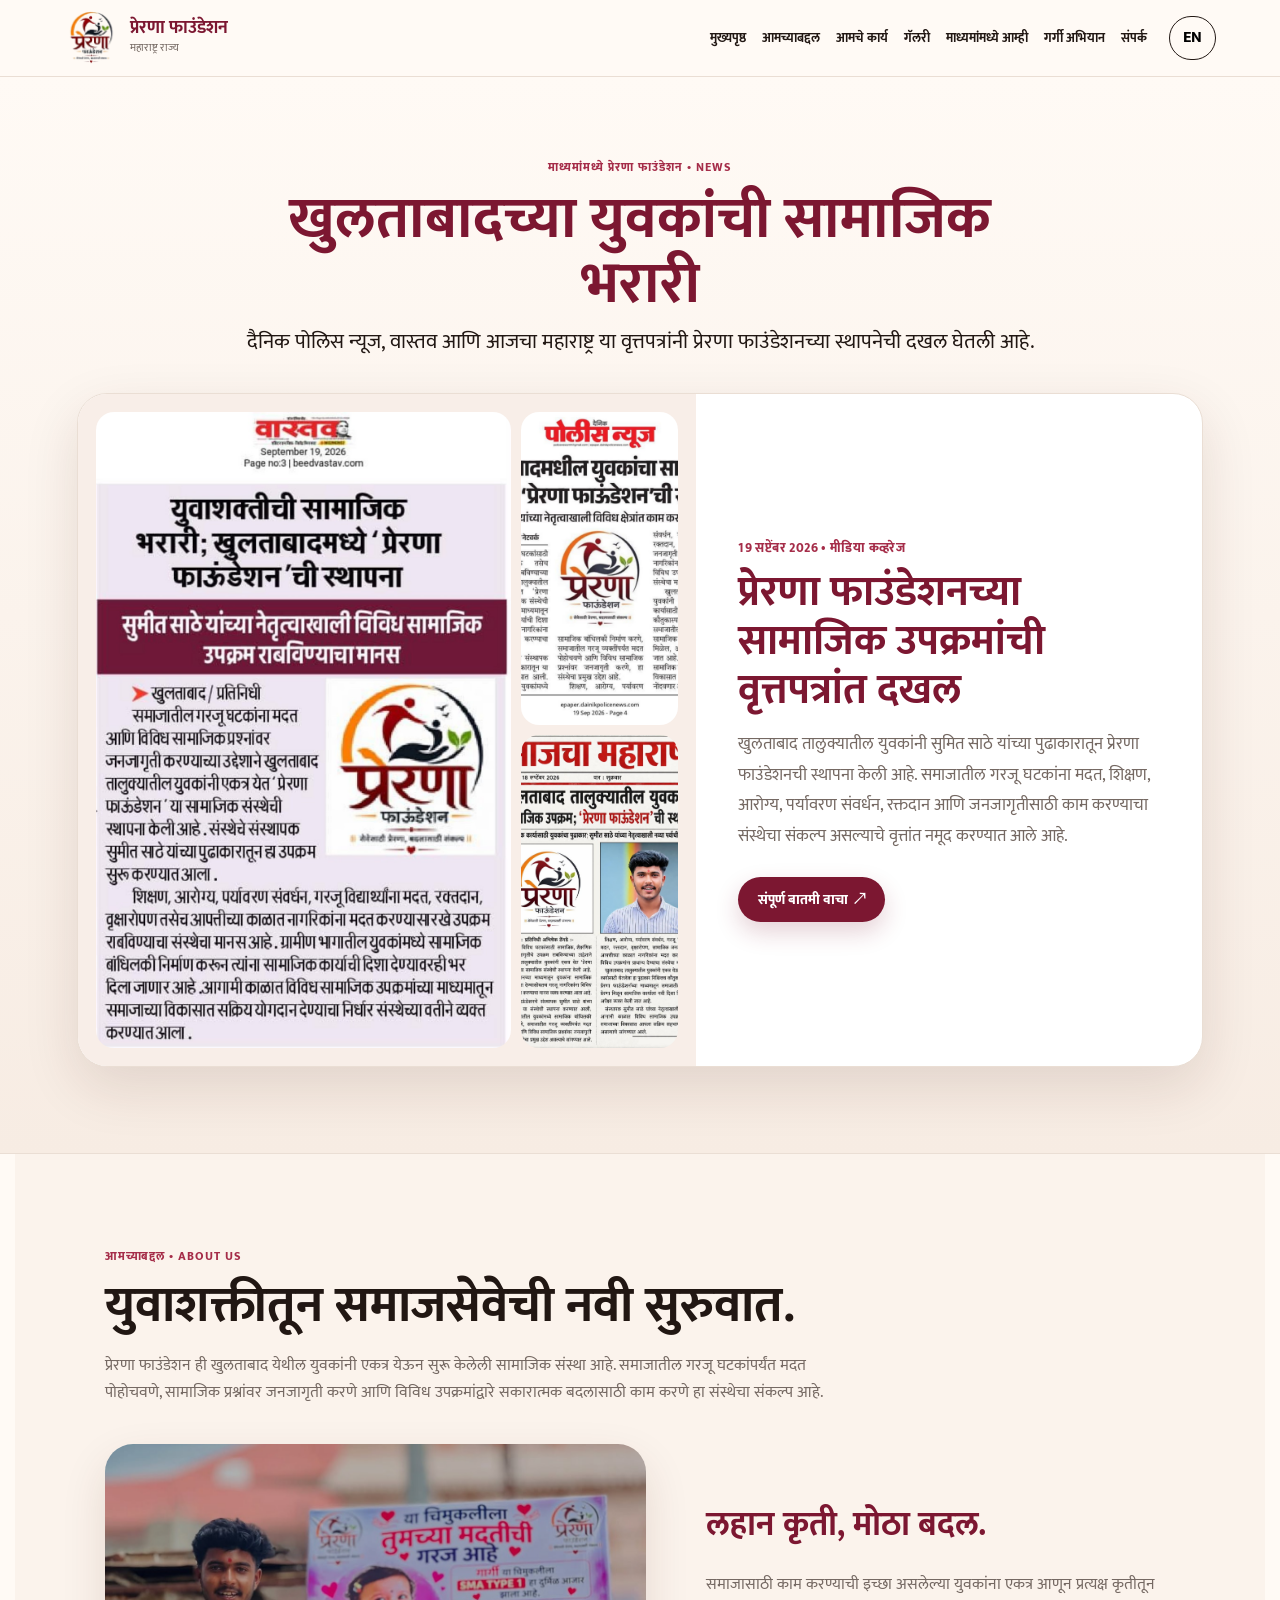
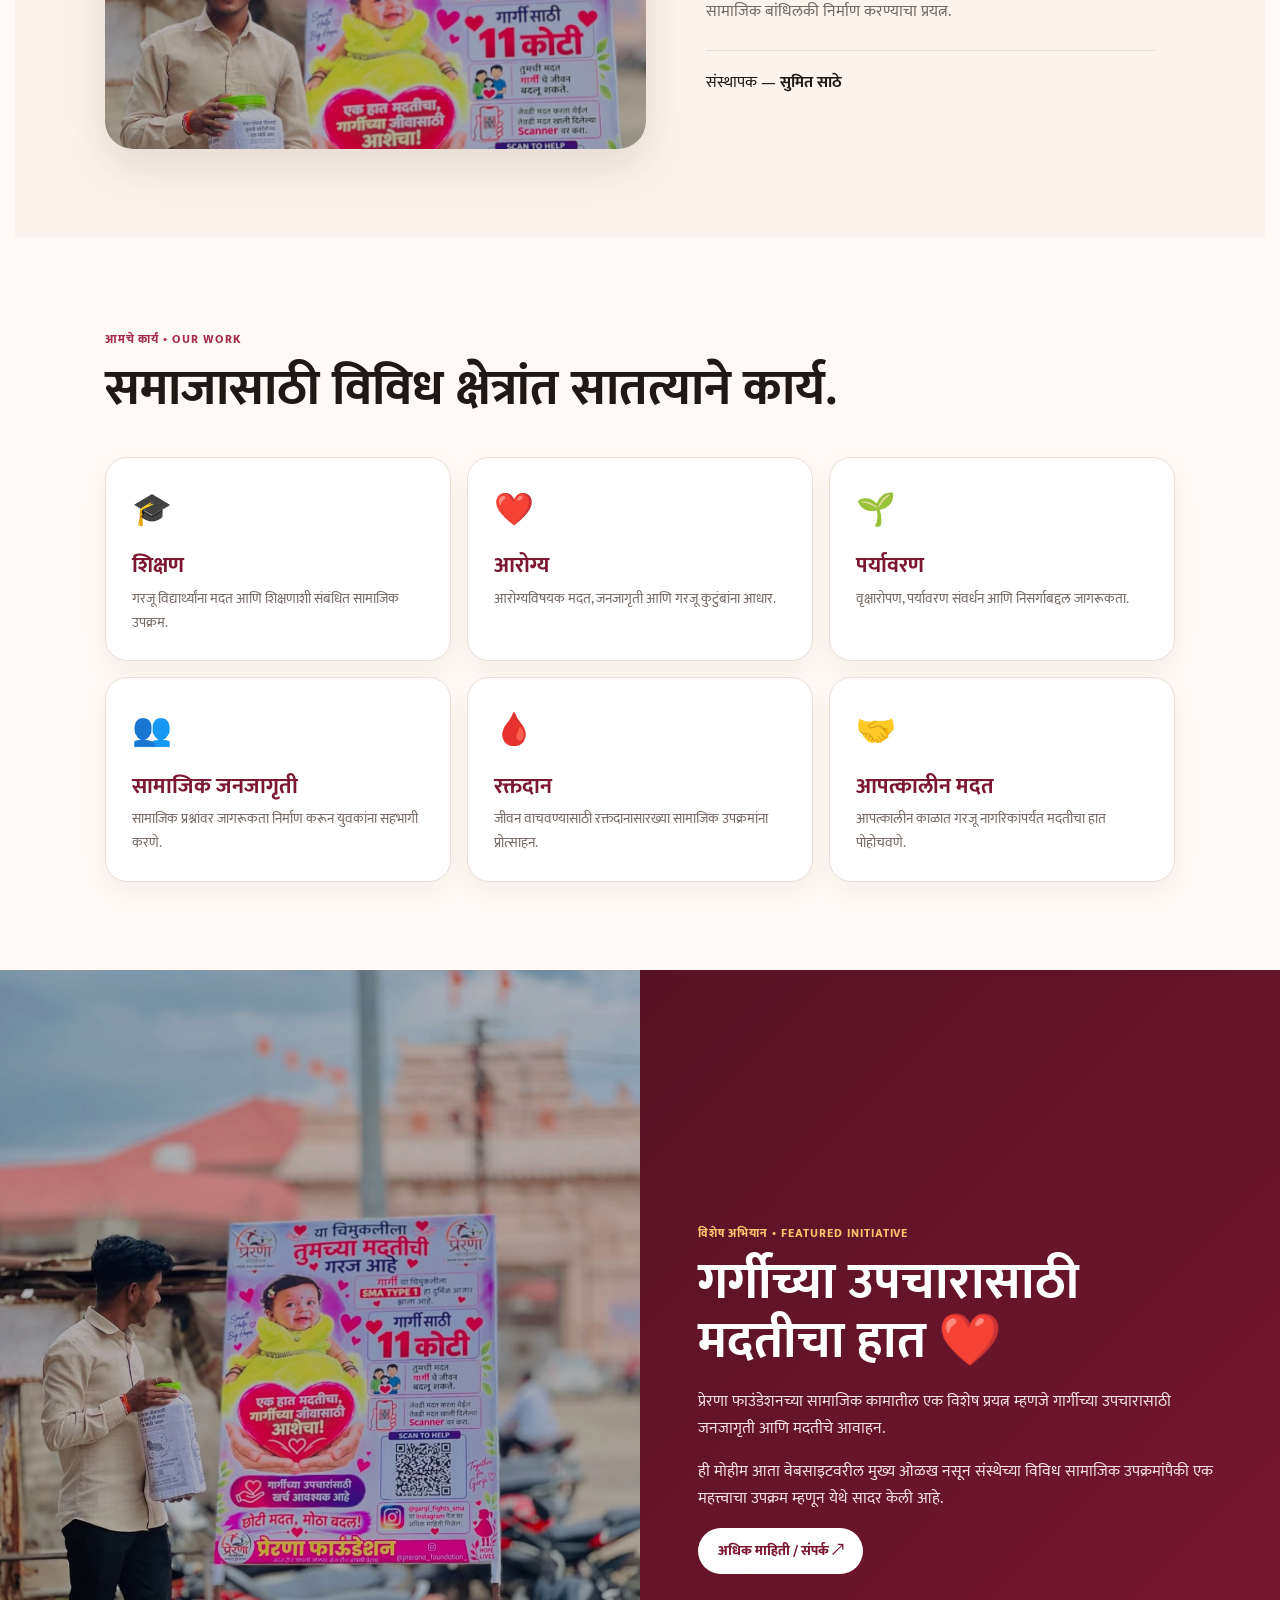
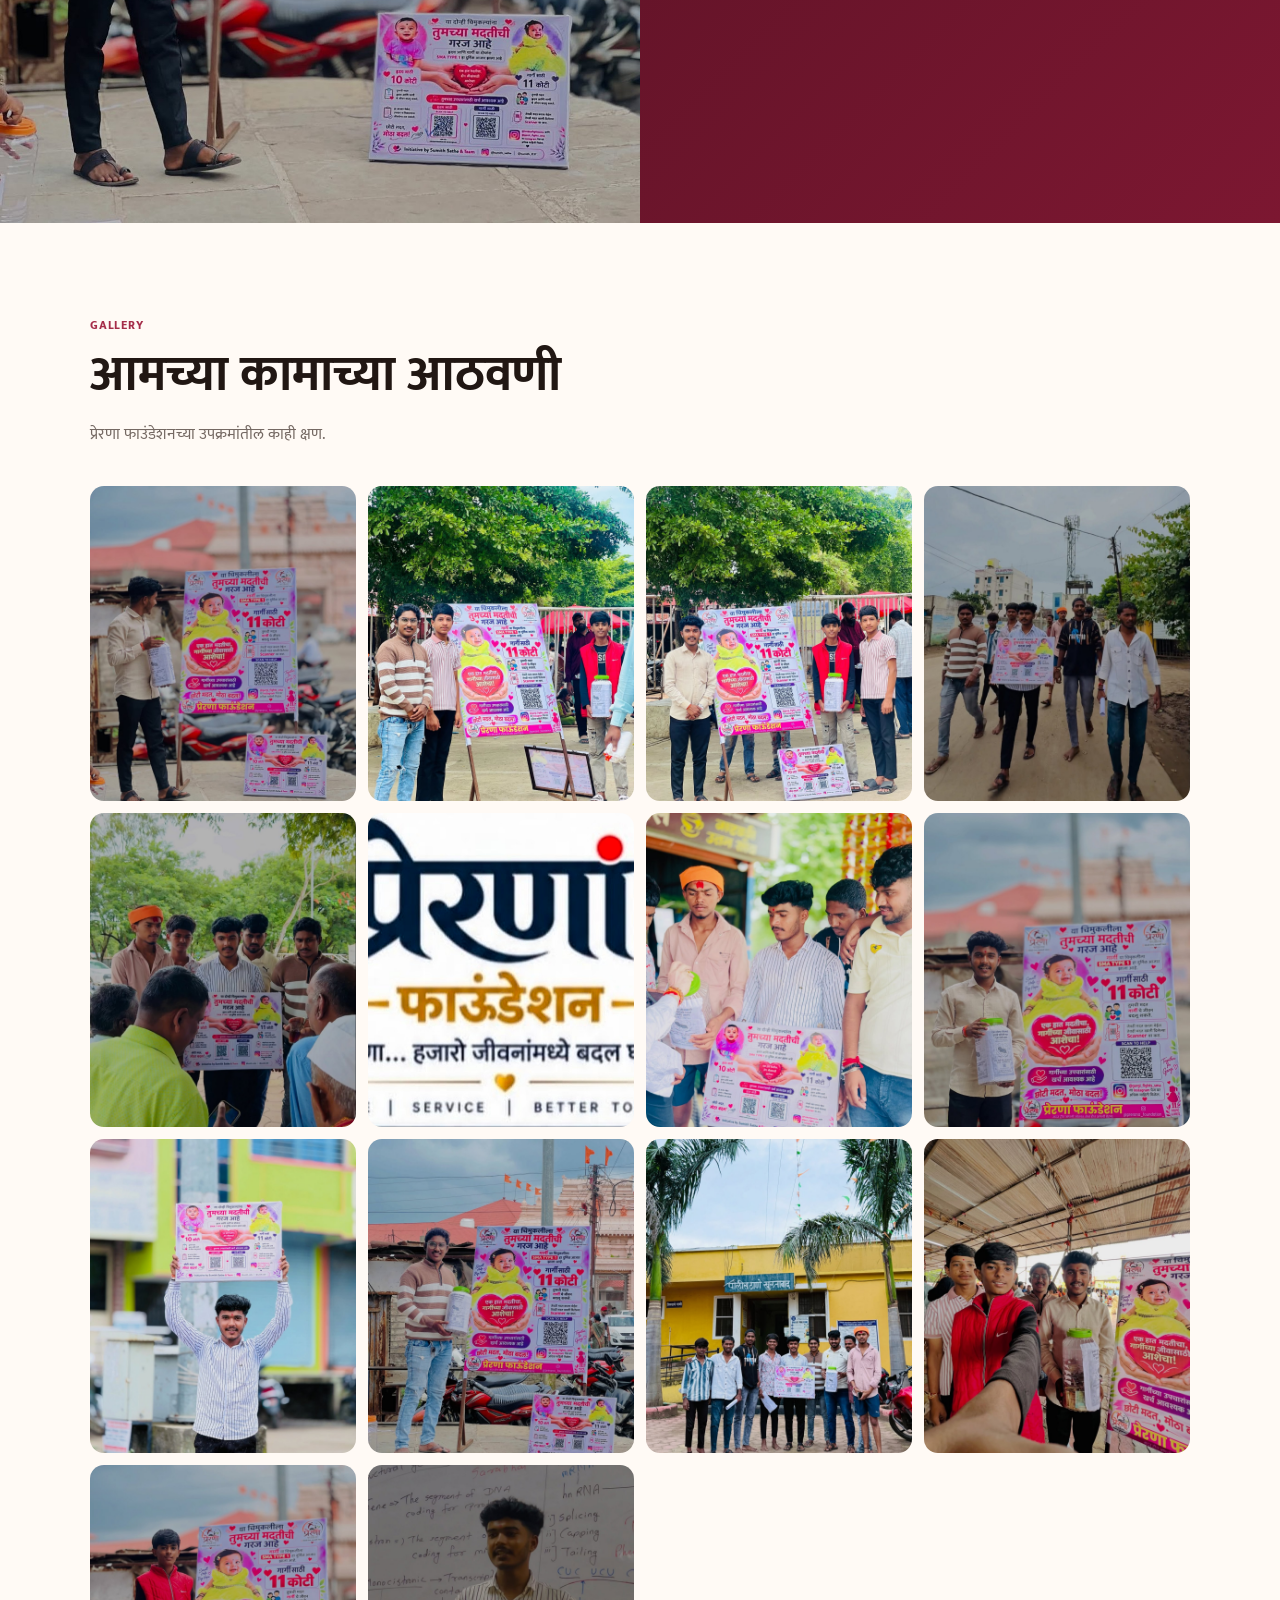
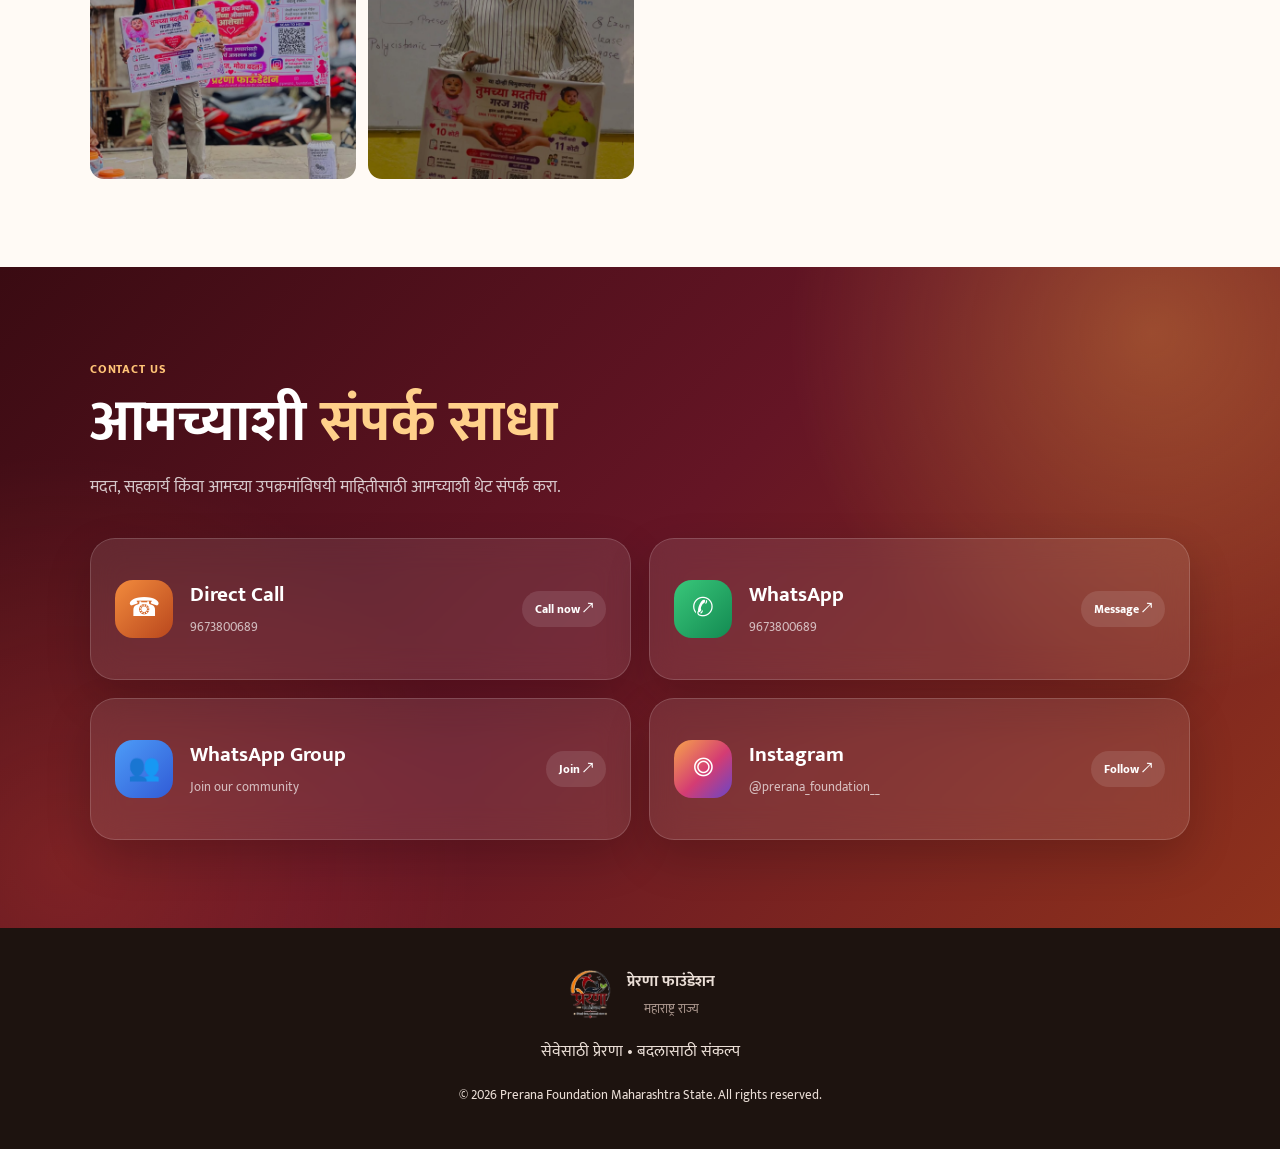
==== commit 0cf6cb48: "Add files via upload" ====
--- a/index.html
+++ b/index.html
@@ -33,49 +33,28 @@
 </div>
 
 <main id="home">
-<section class="press-hero">
-  <div class="press-glow"></div>
-  <div class="press-heading">
-    <span class="eyebrow">नवीन बातमी • MEDIA COVERAGE</span>
-    <h1>माध्यमांमध्ये <span>प्रेरणा फाउंडेशन</span></h1>
-    <p>खुलताबादच्या युवकांकडून समाजसेवेच्या दिशेने नवी वाटचाल.</p>
-  </div>
-
-  <div class="press-stack" aria-label="प्रेरणा फाउंडेशनच्या तीन वृत्तपत्रातील बातम्या">
-    <button class="paper-card paper-back paper-aajcha" data-paper="2" aria-label="आजचा महाराष्ट्र बातमी उघडा">
-      <img src="assets/news-aajcha-maharashtra.jpg" alt="आजचा महाराष्ट्र मधील प्रेरणा फाउंडेशनची बातमी">
-    </button>
-    <button class="paper-card paper-back paper-police" data-paper="1" aria-label="दैनिक पोलिस न्यूज बातमी उघडा">
-      <img src="assets/news-police-news.jpg" alt="दैनिक पोलिस न्यूज मधील प्रेरणा फाउंडेशनची बातमी">
-    </button>
-    <button class="paper-card paper-front" data-paper="0" aria-label="वास्तव बातमी उघडा">
-      <img src="assets/news-vastav.jpg" alt="वास्तव मधील प्रेरणा फाउंडेशनची बातमी">
-      <span class="paper-read">संपूर्ण बातमी वाचा&nbsp; ↗</span>
-    </button>
-  </div>
-  <div class="press-dots" aria-hidden="true"><i class="active"></i><i></i><i></i></div>
-</section>
-
-<section class="section press-story" id="updates">
-  <div class="story-layout">
-    <div>
-      <span class="eyebrow">तीन वृत्तपत्रे • एकच कथा</span>
-      <h2>खुलताबादच्या युवकांची सामाजिक भरारी</h2>
-      <p class="lead">दैनिक पोलिस न्यूज, वास्तव आणि आजचा महाराष्ट्र या तिन्ही वृत्तपत्रांनी प्रेरणा फाउंडेशनच्या स्थापनेची दखल घेतली आहे.</p>
-      <p>वृत्तांनुसार, समाजातील विविध घटकांना मदत करणे, सामाजिक व शैक्षणिक उपक्रम राबवणे आणि जनजागृती करणे या उद्देशाने खुलताबाद तालुक्यातील युवकांनी एकत्र येऊन ‘प्रेरणा फाउंडेशन’ची स्थापना केली आहे. संस्थापक <strong>सुमित साठे</strong> यांच्या पुढाकारातून हा उपक्रम सुरू झाला.</p>
-      <p>शिक्षण, आरोग्य, पर्यावरण संवर्धन, गरजू विद्यार्थ्यांना मदत, रक्तदान, वृक्षारोपण, सामाजिक जनजागृती तसेच आपत्कालीन काळात नागरिकांना मदत अशा विविध क्षेत्रांत काम करण्याचा संस्थेचा मानस असल्याचे वृत्तांत नमूद आहे.</p>
-      <p>ग्रामीण भागातील युवकांमध्ये सामाजिक बांधिलकी निर्माण करून त्यांना सामाजिक कार्याची दिशा देणे आणि गरजू व्यक्तींपर्यंत मदत पोहोचवणे हा या उपक्रमाचा महत्त्वाचा भाग आहे.</p>
+<section class="news-feature" id="updates">
+  <div class="news-feature-inner">
+    <div class="news-heading">
+      <span class="eyebrow">माध्यमांमध्ये प्रेरणा फाउंडेशन • NEWS</span>
+      <h1>खुलताबादच्या युवकांची सामाजिक भरारी</h1>
+      <p class="news-lead">दैनिक पोलिस न्यूज, वास्तव आणि आजचा महाराष्ट्र या वृत्तपत्रांनी प्रेरणा फाउंडेशनच्या स्थापनेची दखल घेतली आहे.</p>
     </div>
-    <aside class="story-logo-card">
-      <img src="assets/prerana-logo-color.png" alt="प्रेरणा फाउंडेशन रंगीत लोगो">
-      <strong>सेवेसाठी प्रेरणा,<br>बदलासाठी संकल्प</strong>
-      <span>प्रेरणा फाउंडेशन • महाराष्ट्र राज्य</span>
-    </aside>
-  </div>
-  <div class="press-sources">
-    <div><b>वास्तव</b><span>19 सप्टेंबर 2026 • पृष्ठ 3</span></div>
-    <div><b>दैनिक पोलिस न्यूज</b><span>19 सप्टेंबर 2026 • पृष्ठ 4</span></div>
-    <div><b>आजचा महाराष्ट्र</b><span>18 सप्टेंबर 2026</span></div>
+    <div class="news-post-card">
+      <div class="news-post-media">
+        <div class="news-photo-main"><img src="assets/news-vastav.jpg" alt="वास्तव वृत्तपत्रातील प्रेरणा फाउंडेशनची बातमी"></div>
+        <div class="news-photo-side">
+          <img src="assets/news-police-news.jpg" alt="दैनिक पोलिस न्यूजमधील प्रेरणा फाउंडेशनची बातमी">
+          <img src="assets/news-aajcha-maharashtra.jpg" alt="आजचा महाराष्ट्रमधील प्रेरणा फाउंडेशनची बातमी">
+        </div>
+      </div>
+      <div class="news-post-copy">
+        <span class="news-meta">19 सप्टेंबर 2026 • मीडिया कव्हरेज</span>
+        <h2>प्रेरणा फाउंडेशनच्या सामाजिक उपक्रमांची वृत्तपत्रांत दखल</h2>
+        <p>खुलताबाद तालुक्यातील युवकांनी सुमित साठे यांच्या पुढाकारातून प्रेरणा फाउंडेशनची स्थापना केली आहे. समाजातील गरजू घटकांना मदत, शिक्षण, आरोग्य, पर्यावरण संवर्धन, रक्तदान आणि जनजागृतीसाठी काम करण्याचा संस्थेचा संकल्प असल्याचे वृत्तांत नमूद करण्यात आले आहे.</p>
+        <a class="btn btn-primary news-read-btn" href="news.html">संपूर्ण बातमी वाचा&nbsp; ↗</a>
+      </div>
+    </div>
   </div>
 </section>
 
@@ -168,13 +147,7 @@
 document.querySelectorAll('.gallery-item').forEach(btn=>btn.addEventListener('click',()=>{document.getElementById('lightboxImg').src=btn.dataset.full;document.getElementById('lightbox').classList.add('open')}));
 document.getElementById('closeLightbox')?.addEventListener('click',()=>document.getElementById('lightbox').classList.remove('open'));
 document.getElementById('lightbox')?.addEventListener('click',e=>{if(e.target.id==='lightbox')e.currentTarget.classList.remove('open')});
-const papers=[...document.querySelectorAll('.paper-card')];
-papers.forEach(p=>p.addEventListener('click',()=>{
-  const order=p.dataset.paper;
-  papers.forEach(x=>x.classList.remove('paper-front','paper-mid','paper-back-active'));
-  p.classList.add('paper-front');
-  papers.filter(x=>x!==p).forEach((x,i)=>x.classList.add(i===0?'paper-mid':'paper-back-active'));
-}));
+
 </script>
 </body>
 </html>
--- a/styles.css
+++ b/styles.css
@@ -17,3 +17,14 @@
 @media(max-width:900px){.desktop-nav{display:none}.menu-btn{display:block;margin-left:auto}.hero{min-height:auto}.site-header{padding:7px 5%}.brand-logo{width:50px;height:50px}.press-hero{padding:55px 3% 45px}.press-heading h1{font-size:clamp(34px,10vw,50px)}.press-heading p{font-size:16px}.press-stack{height:475px;width:min(430px,96vw);margin-top:25px}.paper-card{width:70%;border-radius:13px}.paper-front{transform:translate(-50%,-50%) scale(1.02)}.paper-police{transform:translate(-73%,-47%) rotate(-5deg) scale(.88)}.paper-aajcha{transform:translate(-27%,-50%) rotate(5deg) scale(.84)}.paper-read{font-size:10px;bottom:9px;padding:6px 10px}.story-layout,.about-grid,.campaign{grid-template-columns:1fr}.story-logo-card{max-width:300px;margin:auto}.press-sources{grid-template-columns:1fr}.work-grid{grid-template-columns:repeat(2,1fr)}.gallery-grid{grid-template-columns:repeat(2,1fr)}.campaign-image{min-height:360px}.campaign-copy{padding:55px 7%}.contact-grid{grid-template-columns:1fr}.contact-premium{padding:64px 6%!important}}
 @media(max-width:520px){.brand strong{font-size:16px}.brand small{font-size:9px}.lang{padding:6px 10px}.press-stack{height:405px}.paper-card{width:72%}.paper-police{transform:translate(-72%,-47%) rotate(-5deg) scale(.84)}.paper-aajcha{transform:translate(-28%,-50%) rotate(5deg) scale(.80)}.section{padding:58px 6%}.work-grid{grid-template-columns:1fr}.gallery-grid{gap:8px}.story-logo-card img{width:140px;height:140px}.contact-card{grid-template-columns:52px 1fr auto!important;column-gap:13px;min-height:120px;padding:18px!important}.contact-icon{width:52px;height:52px}.contact-copy b{font-size:18px}.contact-action{font-size:10px;padding:7px 9px}}
 .paper-mid{z-index:2;transform:translate(-70%,-48%) rotate(-5deg) scale(.92)!important}.paper-back-active{z-index:1;transform:translate(-30%,-50%) rotate(5deg) scale(.88)!important}
+
+/* News post on homepage — short preview only */
+.news-feature{padding:76px 6% 86px;background:linear-gradient(180deg,#fffaf5 0%,#f7ece3 100%);border-bottom:1px solid var(--line)}
+.news-feature-inner{max-width:1180px;margin:auto}.news-heading{max-width:820px;margin:0 auto 34px;text-align:center}.news-heading h1{margin:8px 0 8px;color:var(--maroon);font-size:clamp(34px,5vw,58px);line-height:1.12}.news-lead{margin:0;color:var(--ink);font-size:clamp(17px,2vw,21px);line-height:1.55}
+.news-post-card{display:grid;grid-template-columns:1.1fr .9fr;gap:0;background:#fff;border:1px solid var(--line);border-radius:30px;overflow:hidden;box-shadow:0 20px 55px rgba(62,28,15,.12)}
+.news-post-media{display:grid;grid-template-columns:1.45fr .55fr;gap:10px;padding:18px;background:var(--soft);min-height:470px}.news-photo-main,.news-photo-side img{overflow:hidden;border-radius:18px;background:#eee}.news-photo-main img,.news-photo-side img{width:100%;height:100%;object-fit:cover;display:block}.news-photo-side{display:grid;grid-template-rows:1fr 1fr;gap:10px;min-width:0}
+.news-post-copy{padding:46px 42px;display:flex;flex-direction:column;justify-content:center}.news-meta{font-size:13px;font-weight:800;color:var(--maroon2);letter-spacing:.03em}.news-post-copy h2{margin:9px 0 14px;color:var(--maroon);font-size:clamp(28px,3.3vw,43px);line-height:1.16}.news-post-copy p{margin:0 0 25px;color:var(--muted);font-size:17px;line-height:1.8}.news-read-btn{align-self:flex-start;background:var(--maroon);color:#fff;box-shadow:0 10px 25px rgba(124,23,49,.2)}
+/* Full article page */
+.full-news{max-width:960px;margin:auto;padding:62px 6% 90px}.back-link{display:inline-flex;margin-bottom:28px;color:var(--maroon);font-weight:800}.full-news>.eyebrow{display:block}.full-news h1{font-size:clamp(38px,6vw,66px);line-height:1.08;color:var(--maroon);margin:8px 0 10px}.full-news-meta{color:var(--muted);font-size:14px;margin-bottom:30px}.full-news-hero{background:var(--soft);padding:16px;border:1px solid var(--line);border-radius:25px;margin-bottom:38px}.full-news-hero img{display:block;width:100%;max-height:760px;object-fit:contain;border-radius:15px}.full-news-body{max-width:820px;margin:auto}.full-news-body p{font-size:19px;line-height:1.9;color:#514640;margin:0 0 22px}.full-news-body .full-news-intro{font-size:23px;line-height:1.7;color:var(--ink);font-weight:600}.news-clippings{display:grid;grid-template-columns:repeat(3,1fr);gap:15px;margin-top:46px}.news-clipping{background:var(--soft);border:1px solid var(--line);border-radius:20px;padding:12px}.news-clipping img{display:block;width:100%;height:310px;object-fit:cover;border-radius:13px}.news-clipping b,.news-clipping span{display:block}.news-clipping b{color:var(--maroon);font-size:17px;margin:9px 3px 0}.news-clipping span{font-size:12px;color:var(--muted);margin:2px 3px 5px}.full-news-footer{text-align:center;margin-top:42px}
+@media(max-width:900px){.news-post-card{grid-template-columns:1fr}.news-post-media{min-height:420px}.news-post-copy{padding:35px 30px}.news-clippings{grid-template-columns:1fr 1fr}.news-clipping:last-child{grid-column:1/-1;max-width:calc(50% - 8px);justify-self:center}}
+@media(max-width:520px){.news-feature{padding:55px 5% 62px}.news-heading{text-align:left;margin-bottom:24px}.news-heading h1{font-size:36px}.news-lead{font-size:17px}.news-post-media{grid-template-columns:1fr;min-height:0;padding:12px}.news-photo-main{height:360px}.news-photo-side{grid-template-columns:1fr 1fr;grid-template-rows:150px;height:150px}.news-post-copy{padding:28px 22px}.news-post-copy h2{font-size:29px}.news-post-copy p{font-size:16px;line-height:1.7}.news-read-btn{width:100%}.full-news{padding:38px 6% 65px}.full-news h1{font-size:39px}.full-news-body p{font-size:17px;line-height:1.8}.full-news-body .full-news-intro{font-size:20px}.news-clippings{grid-template-columns:1fr}.news-clipping:last-child{grid-column:auto;max-width:none}.news-clipping img{height:auto;max-height:none;object-fit:contain}}
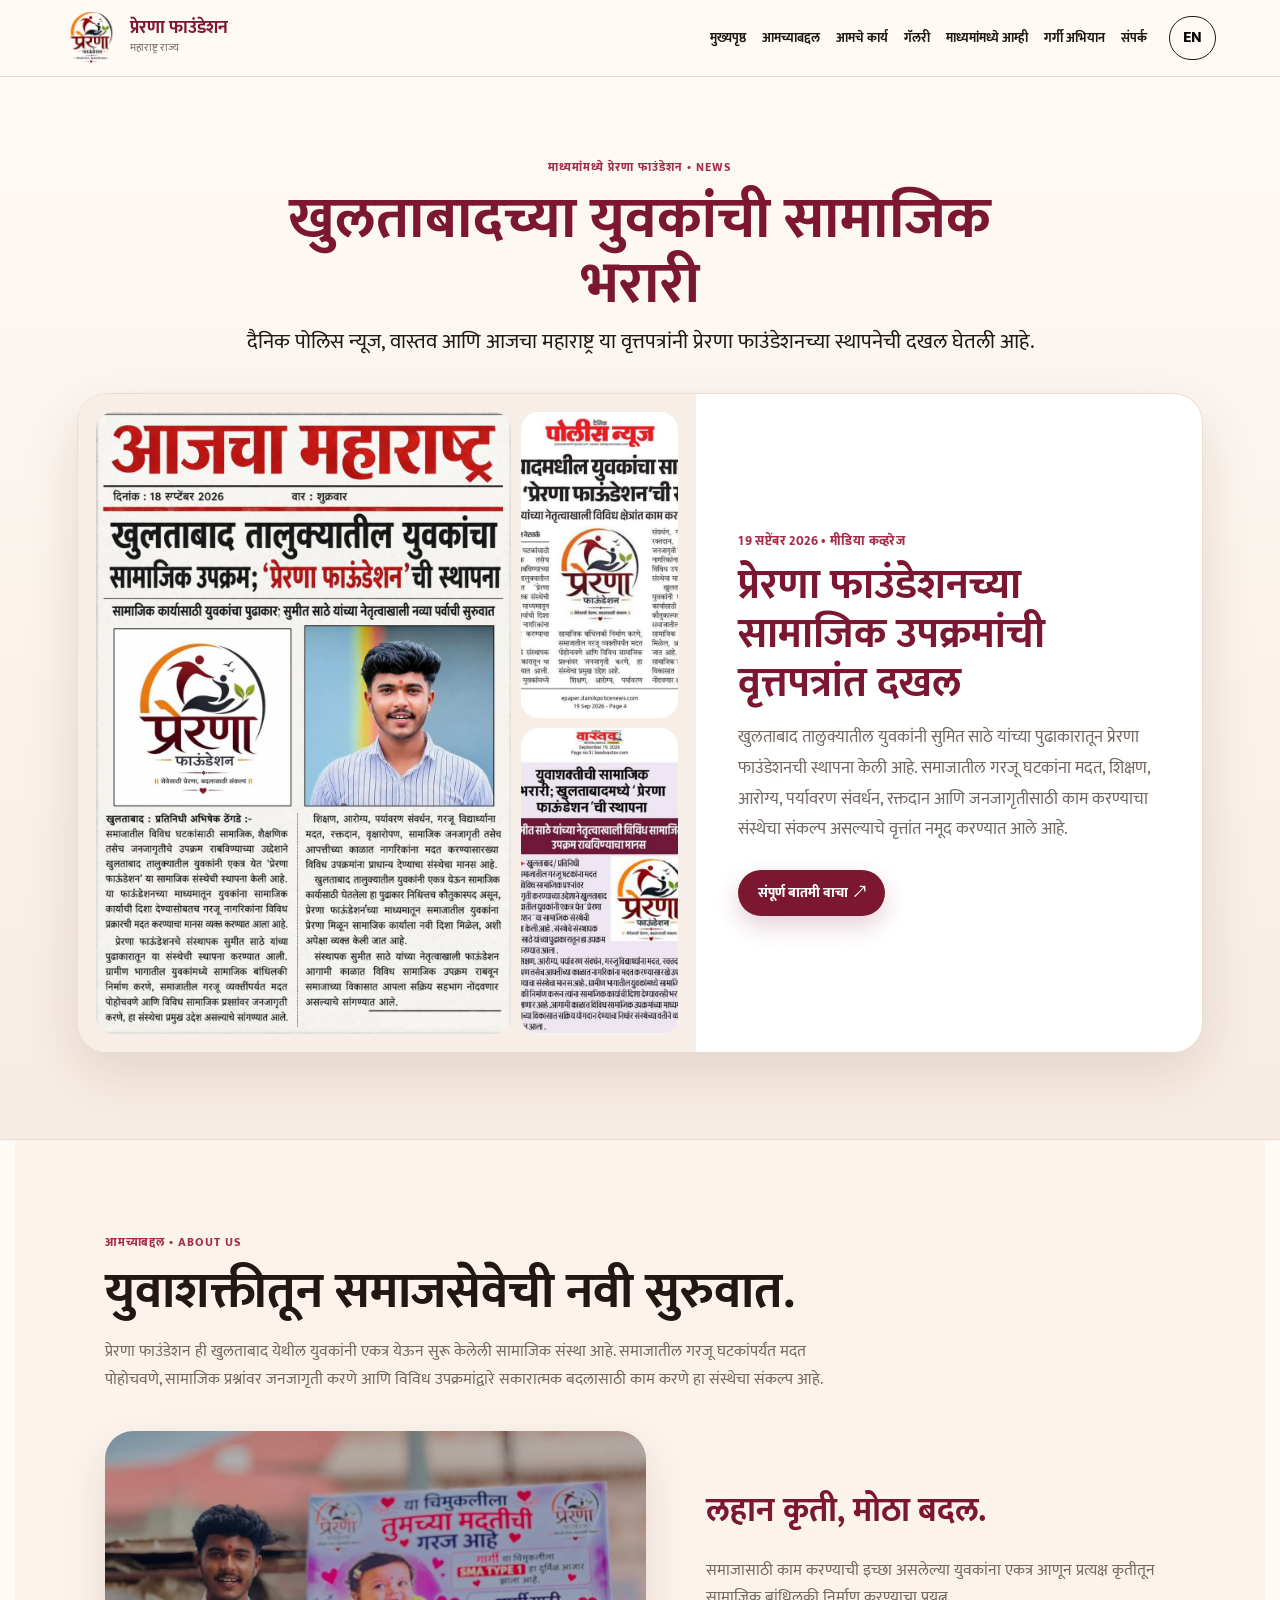
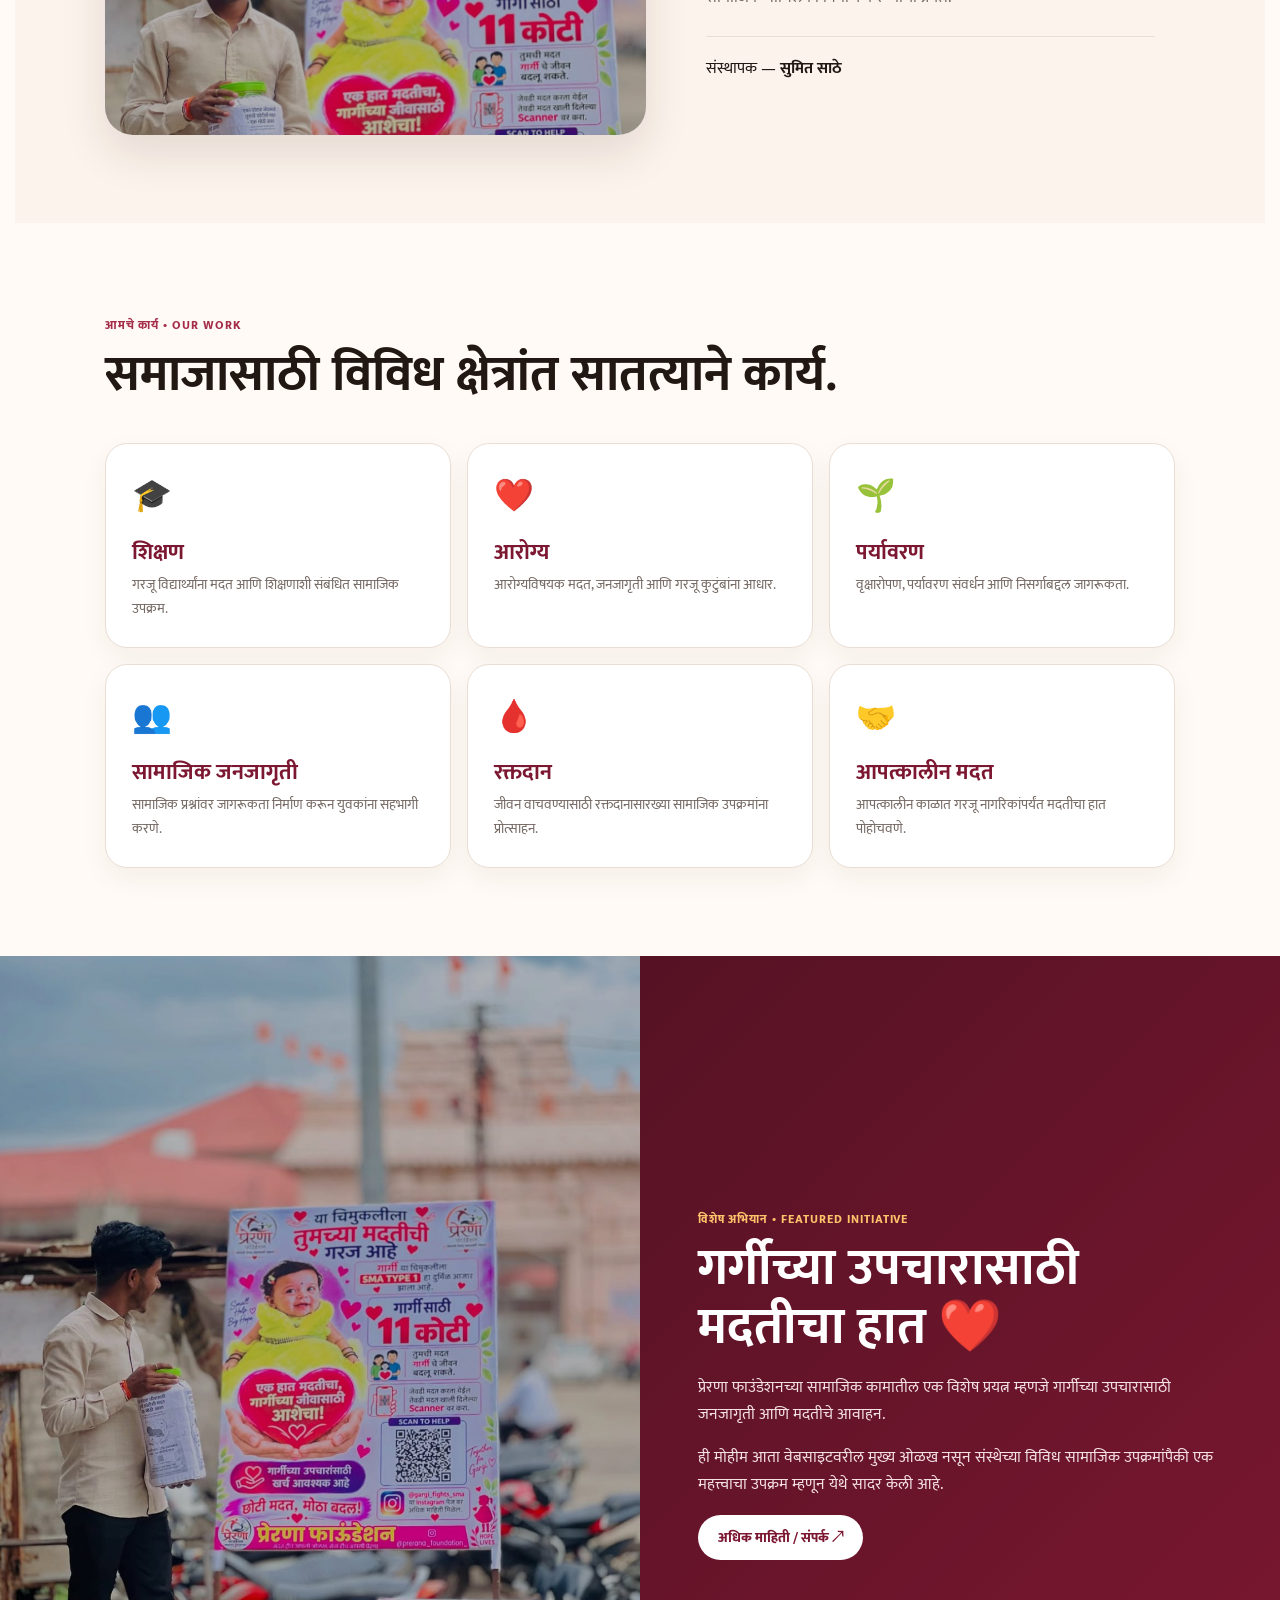
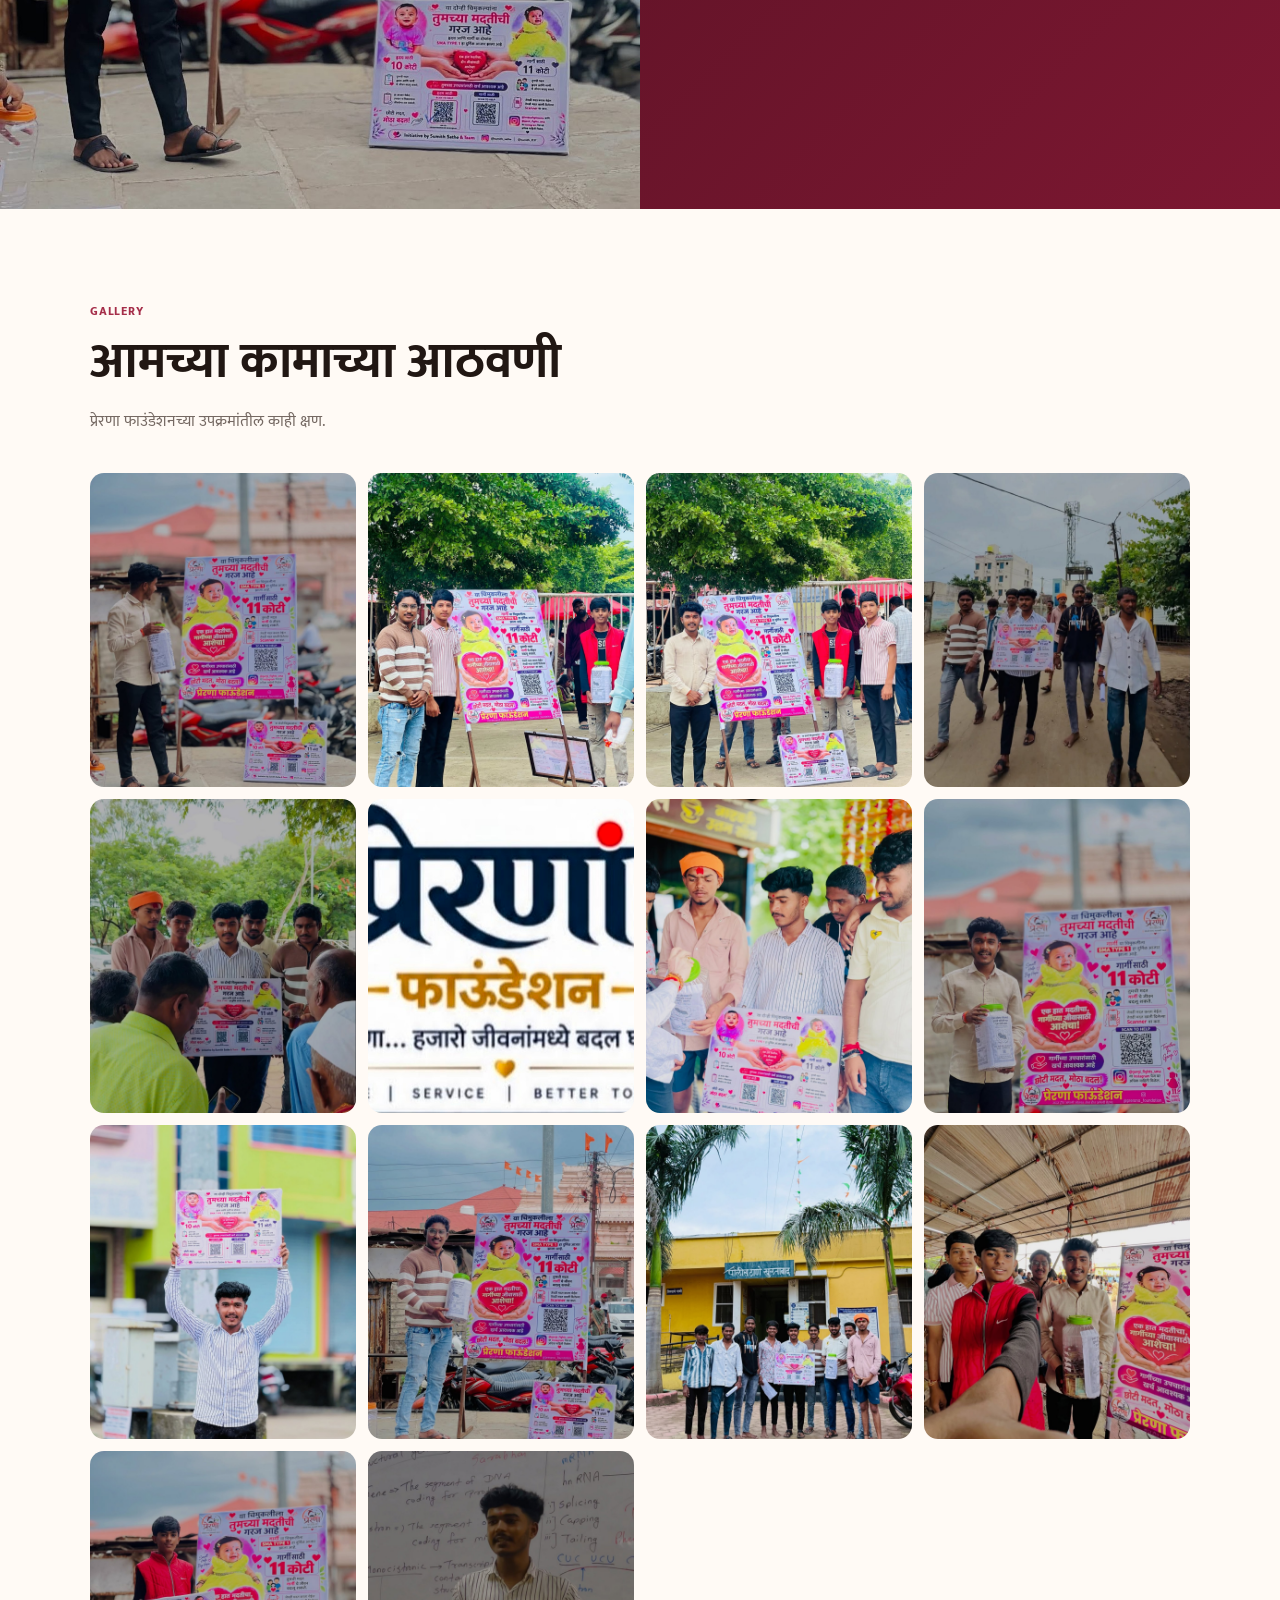
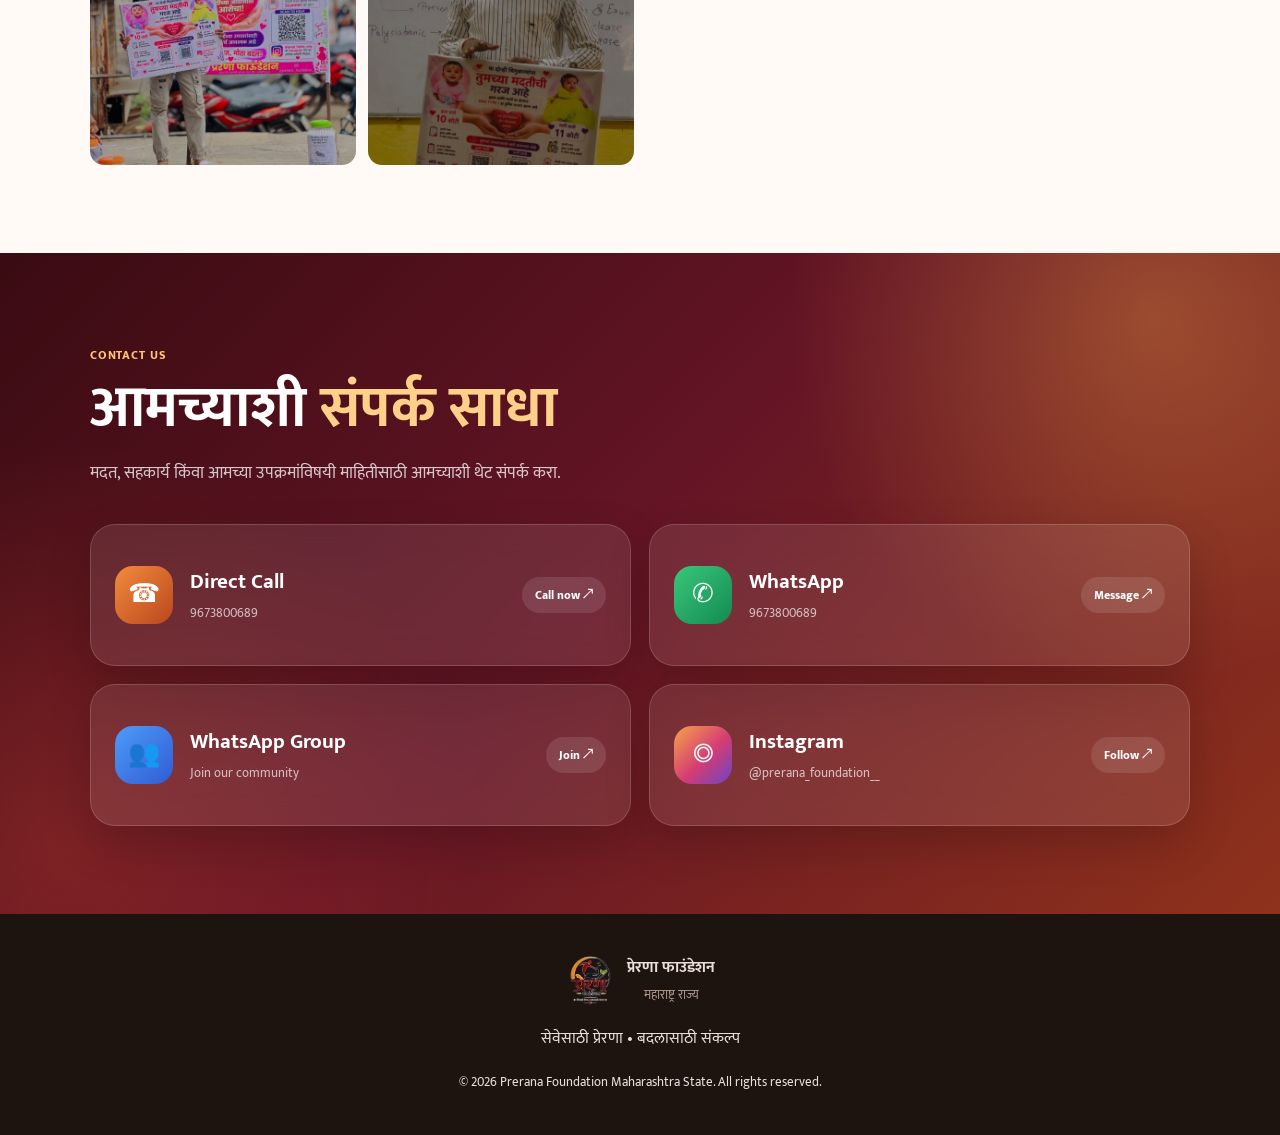
==== commit f0151610: "Add files via upload" ====
--- a/index.html
+++ b/index.html
@@ -42,10 +42,10 @@
     </div>
     <div class="news-post-card">
       <div class="news-post-media">
-        <div class="news-photo-main"><img src="assets/news-vastav.jpg" alt="वास्तव वृत्तपत्रातील प्रेरणा फाउंडेशनची बातमी"></div>
+        <div class="news-photo-main"><img src="assets/news-aajcha-maharashtra.jpg" alt="आजचा महाराष्ट्रमधील प्रेरणा फाउंडेशनची बातमी"></div>
         <div class="news-photo-side">
           <img src="assets/news-police-news.jpg" alt="दैनिक पोलिस न्यूजमधील प्रेरणा फाउंडेशनची बातमी">
-          <img src="assets/news-aajcha-maharashtra.jpg" alt="आजचा महाराष्ट्रमधील प्रेरणा फाउंडेशनची बातमी">
+          <img src="assets/news-vastav.jpg" alt="वास्तव वृत्तपत्रातील प्रेरणा फाउंडेशनची बातमी">
         </div>
       </div>
       <div class="news-post-copy">
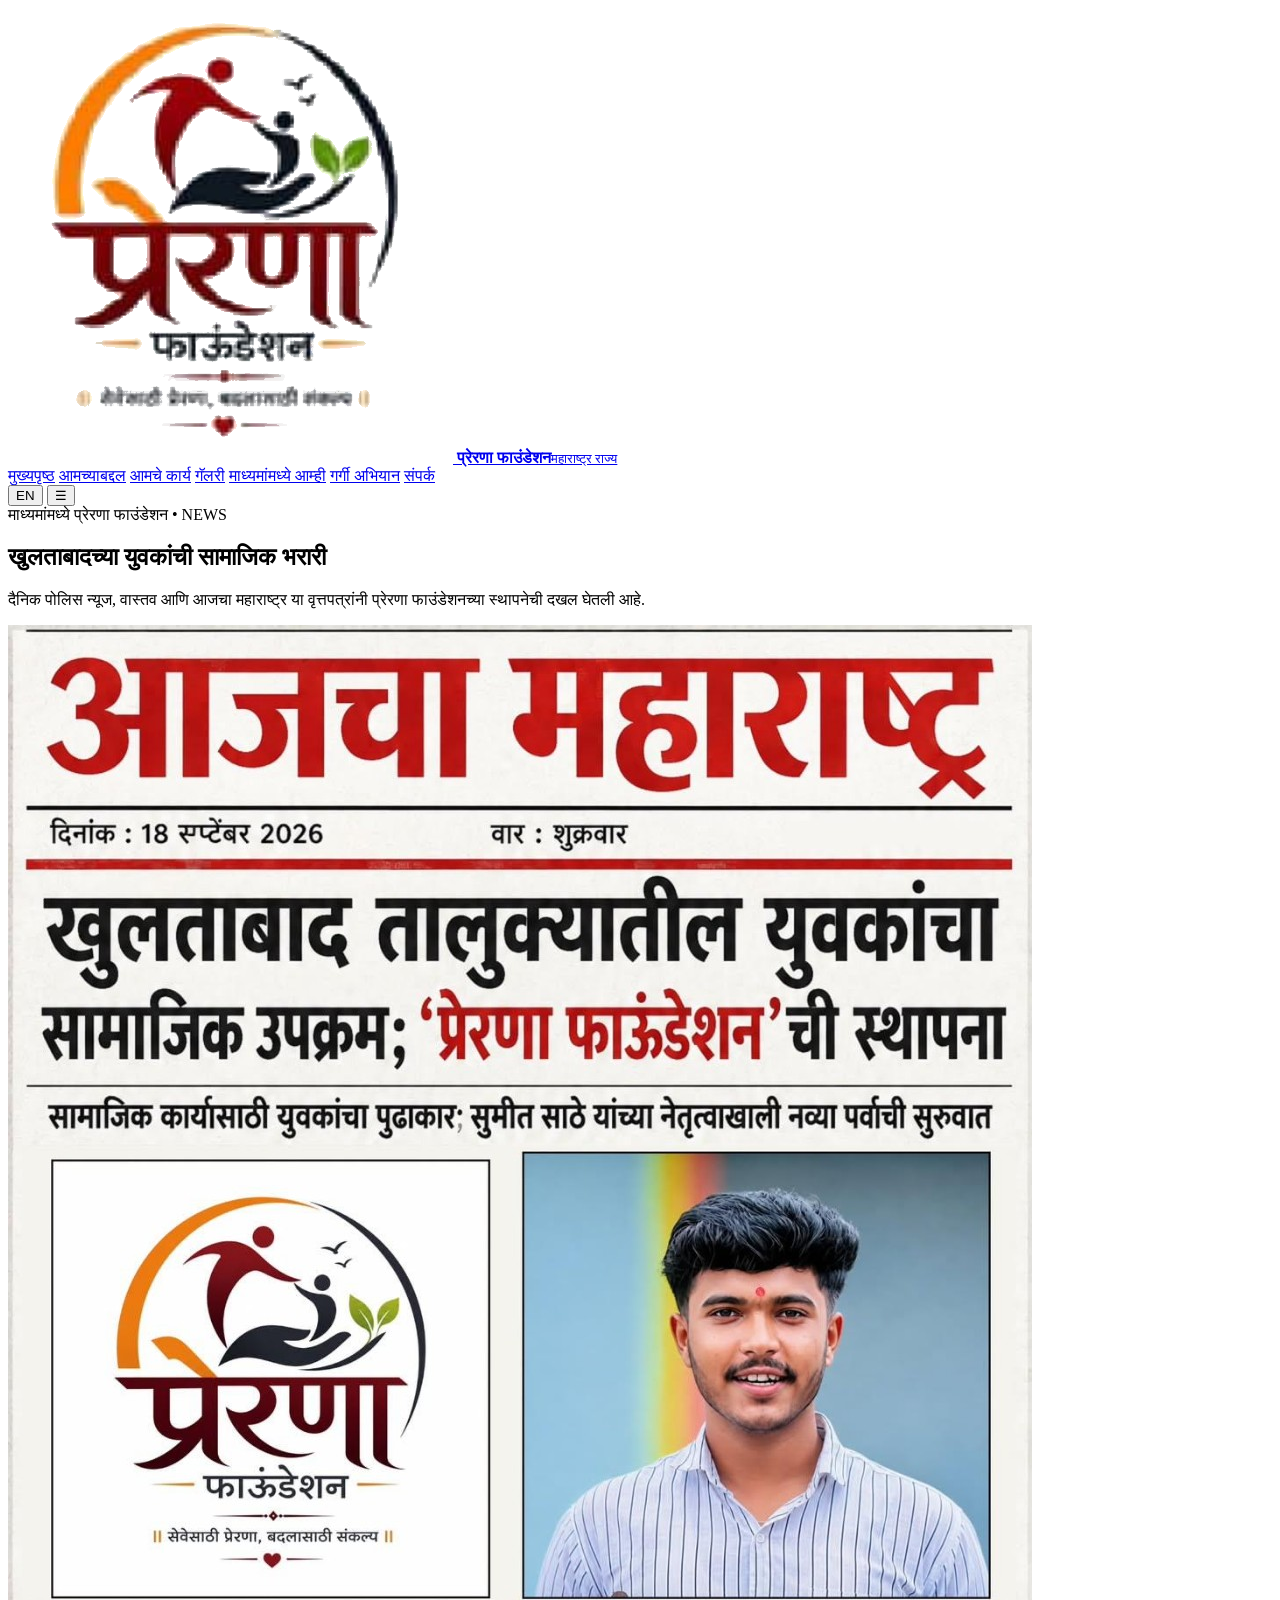
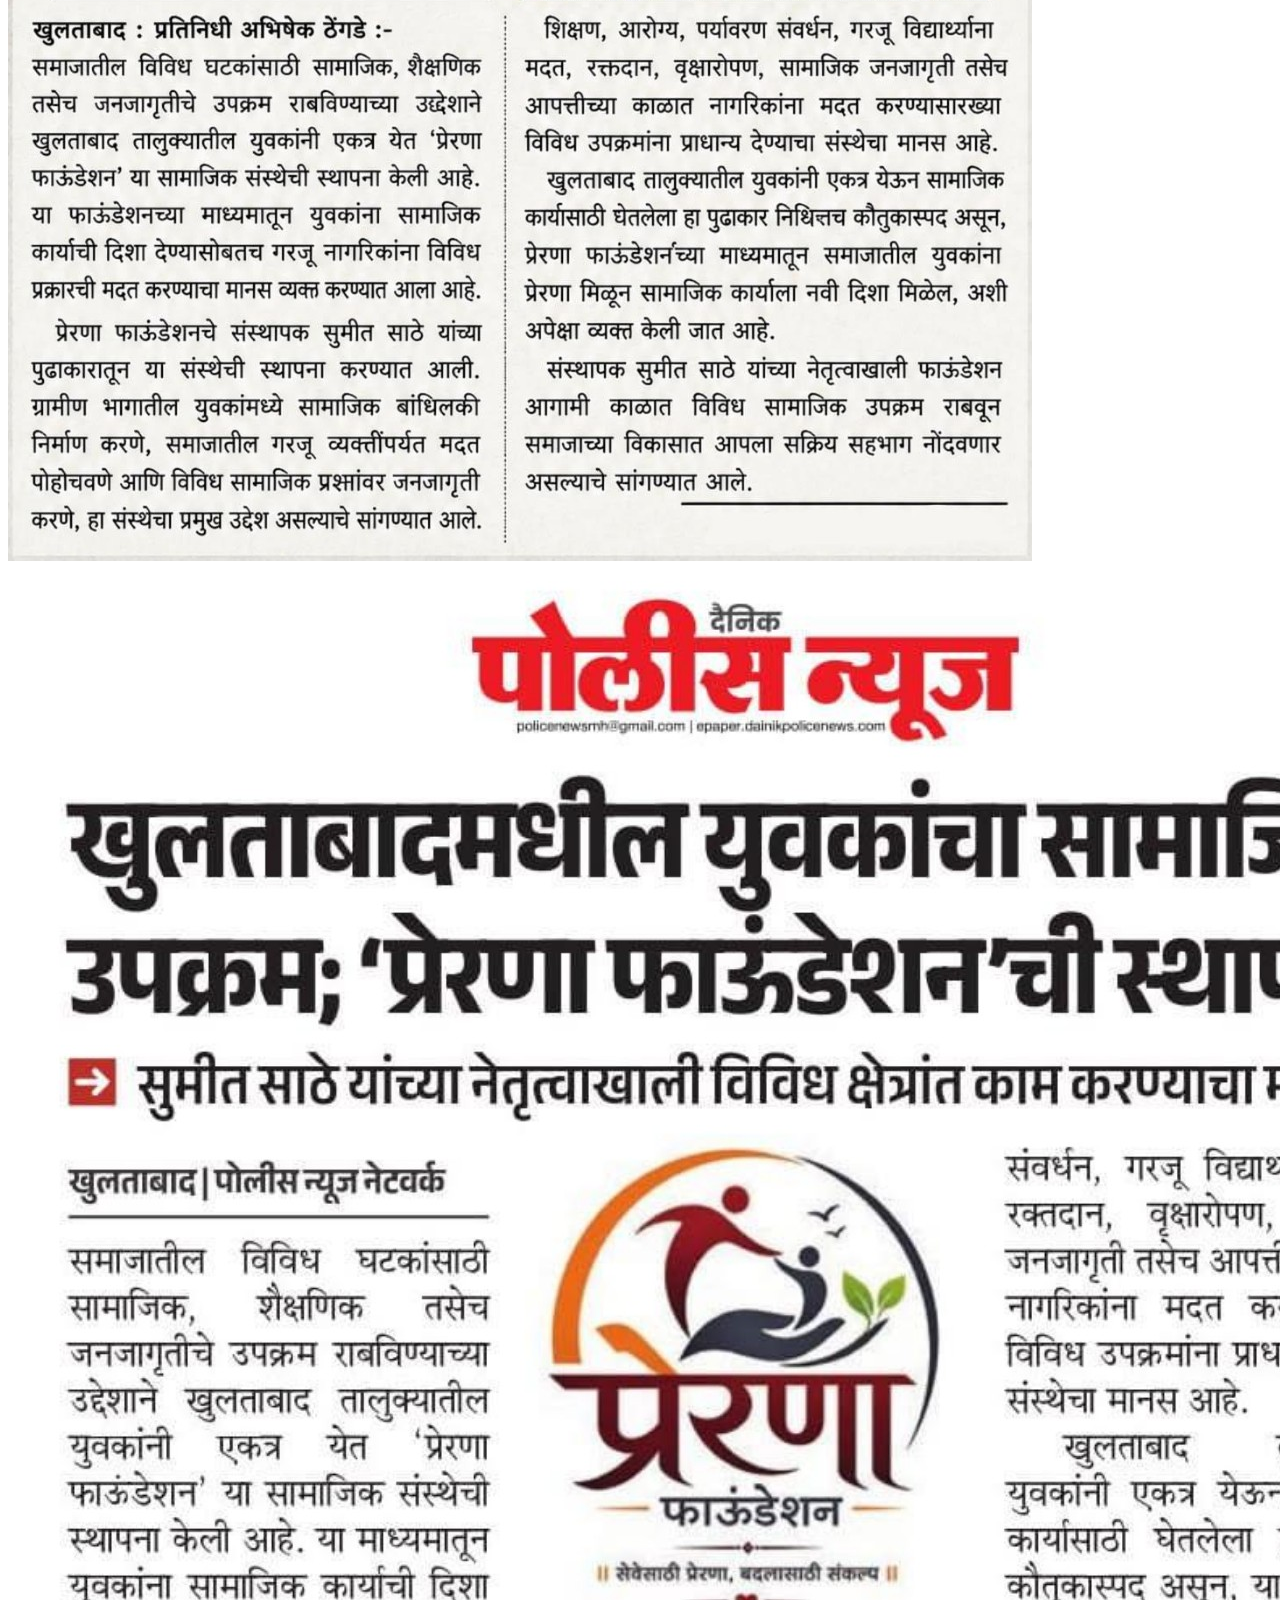
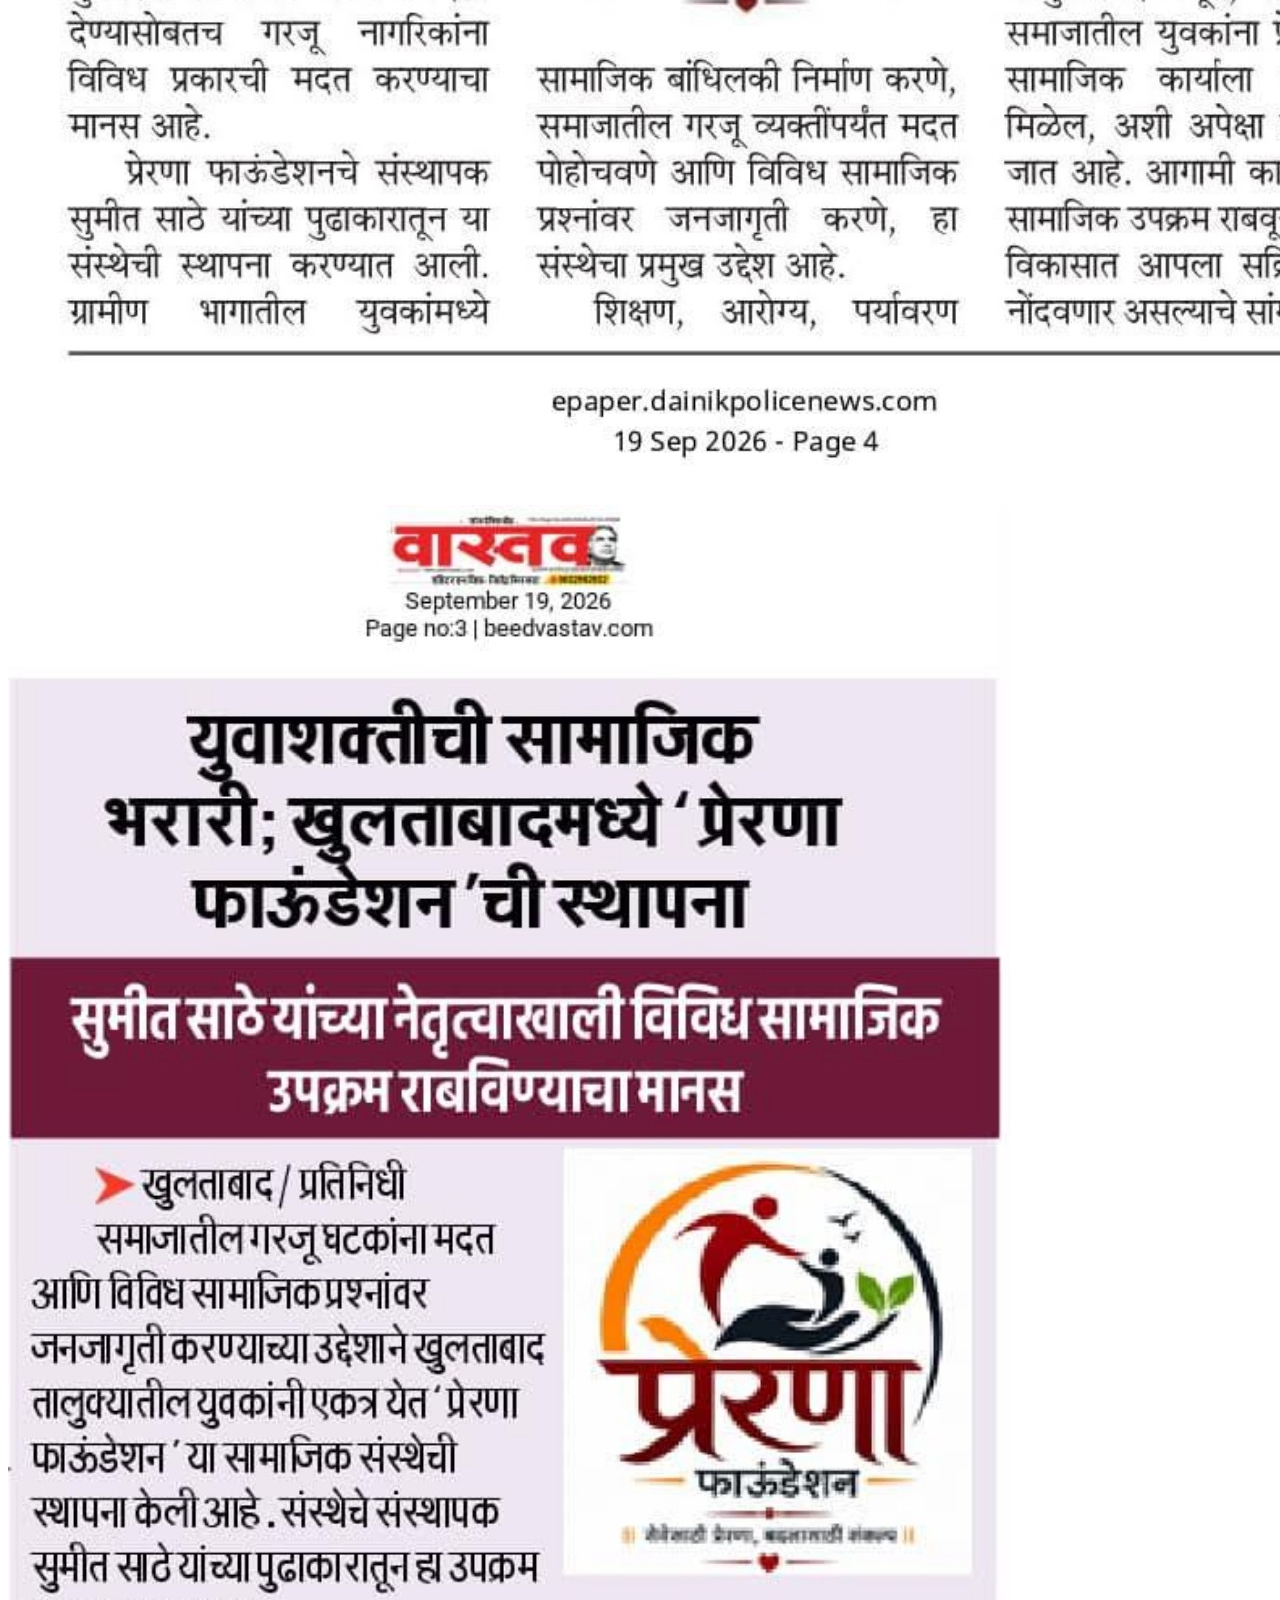
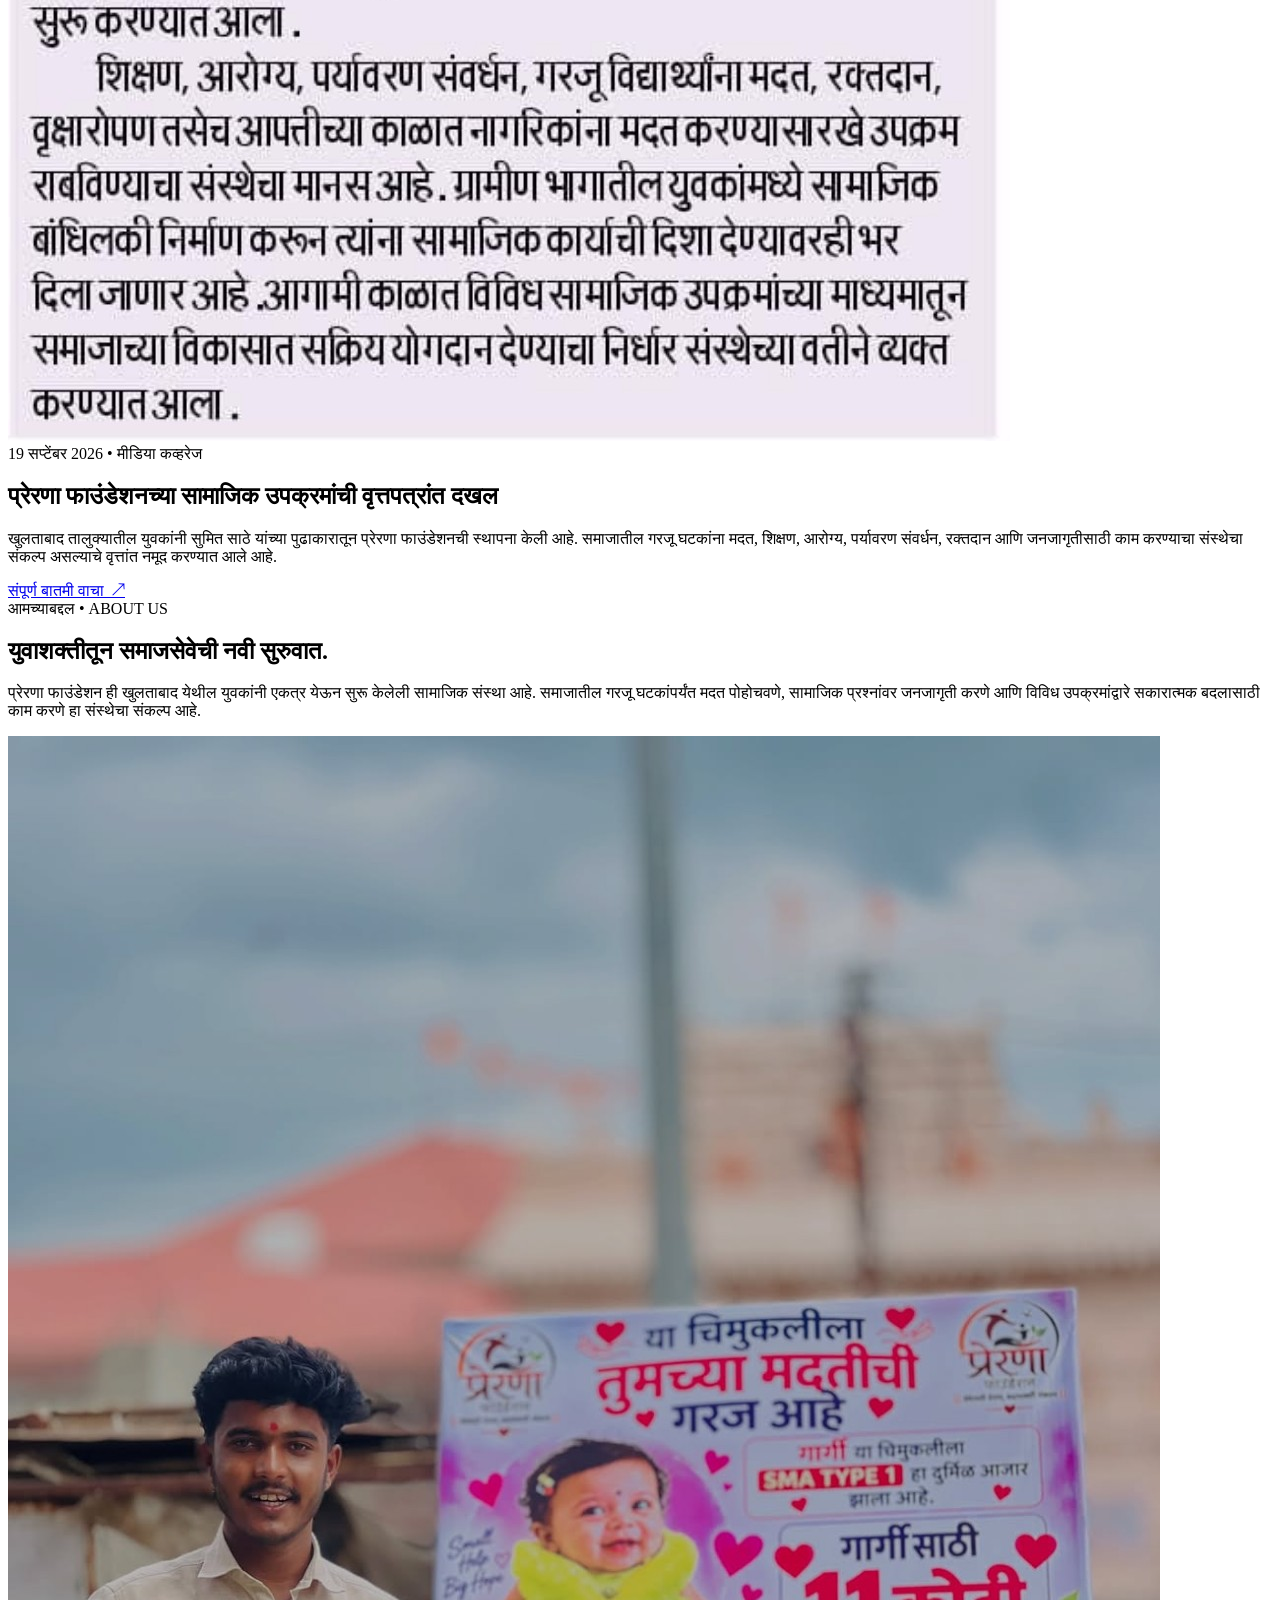
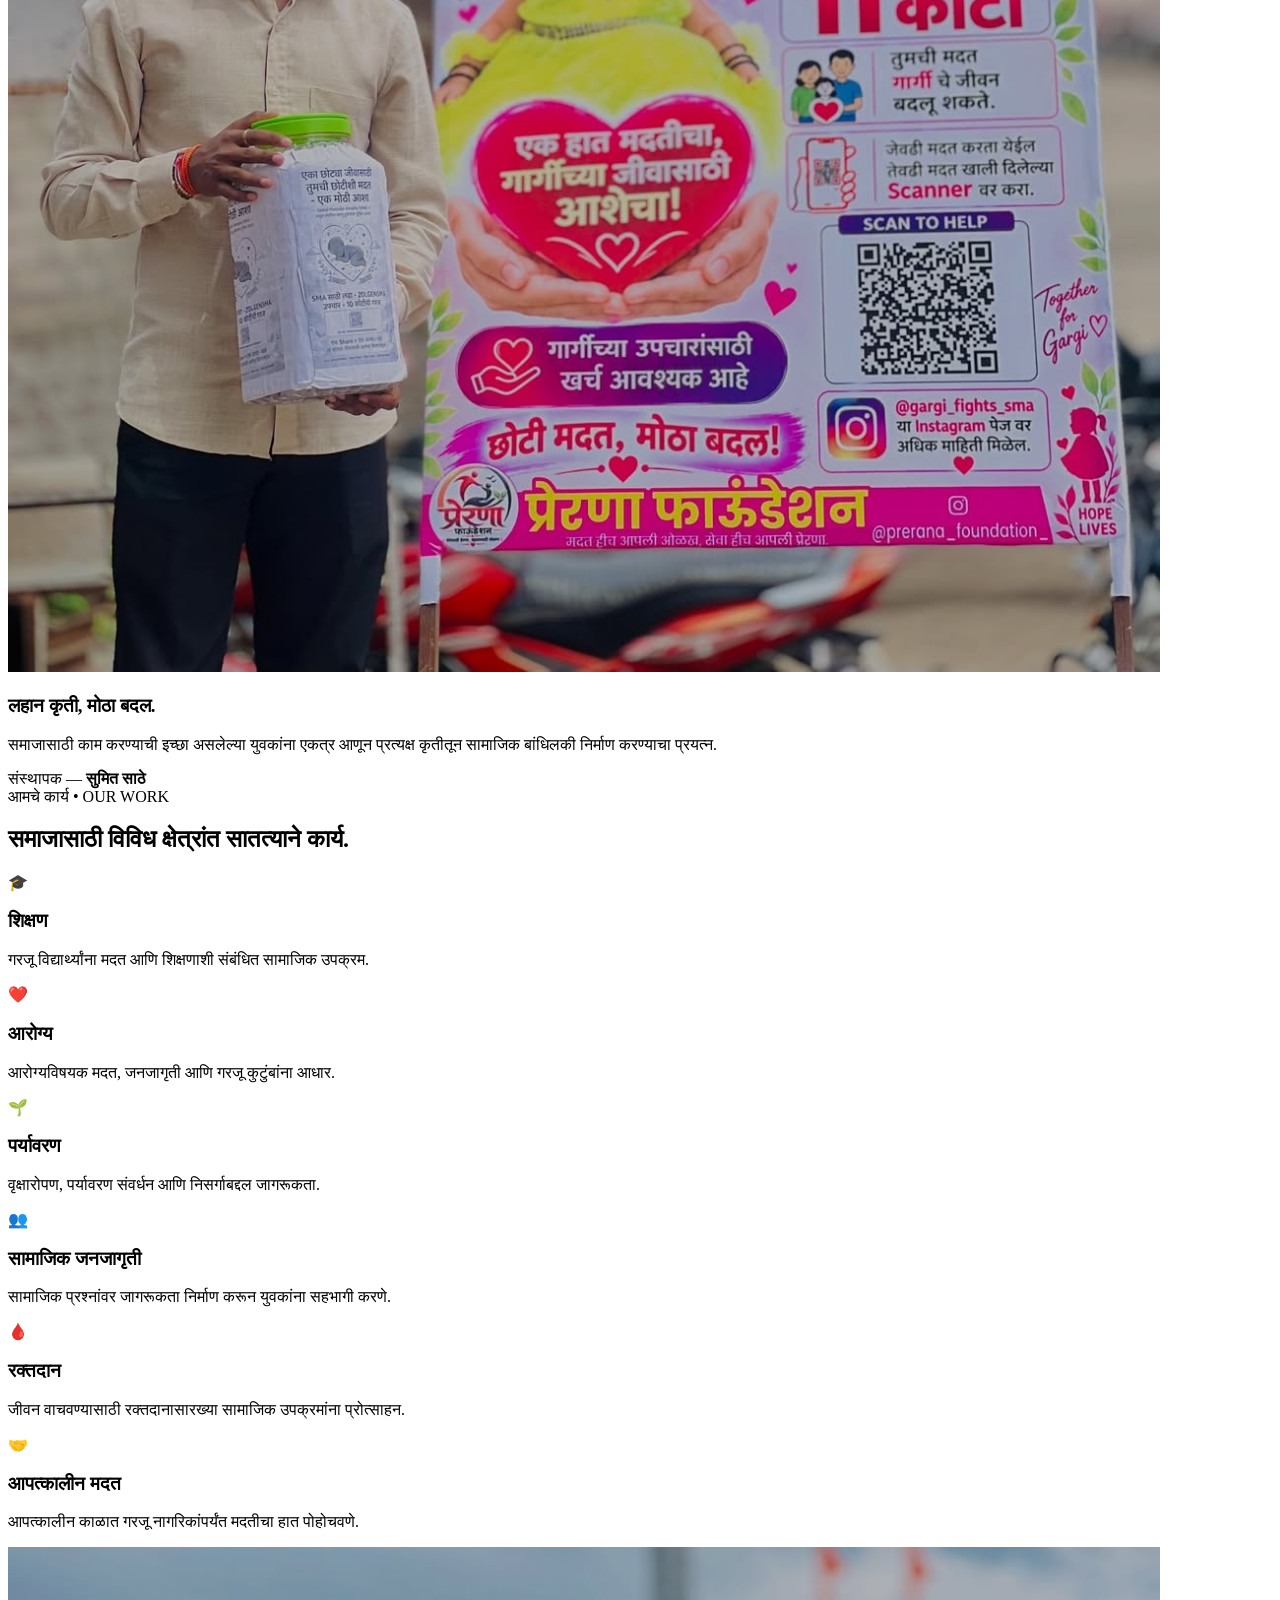
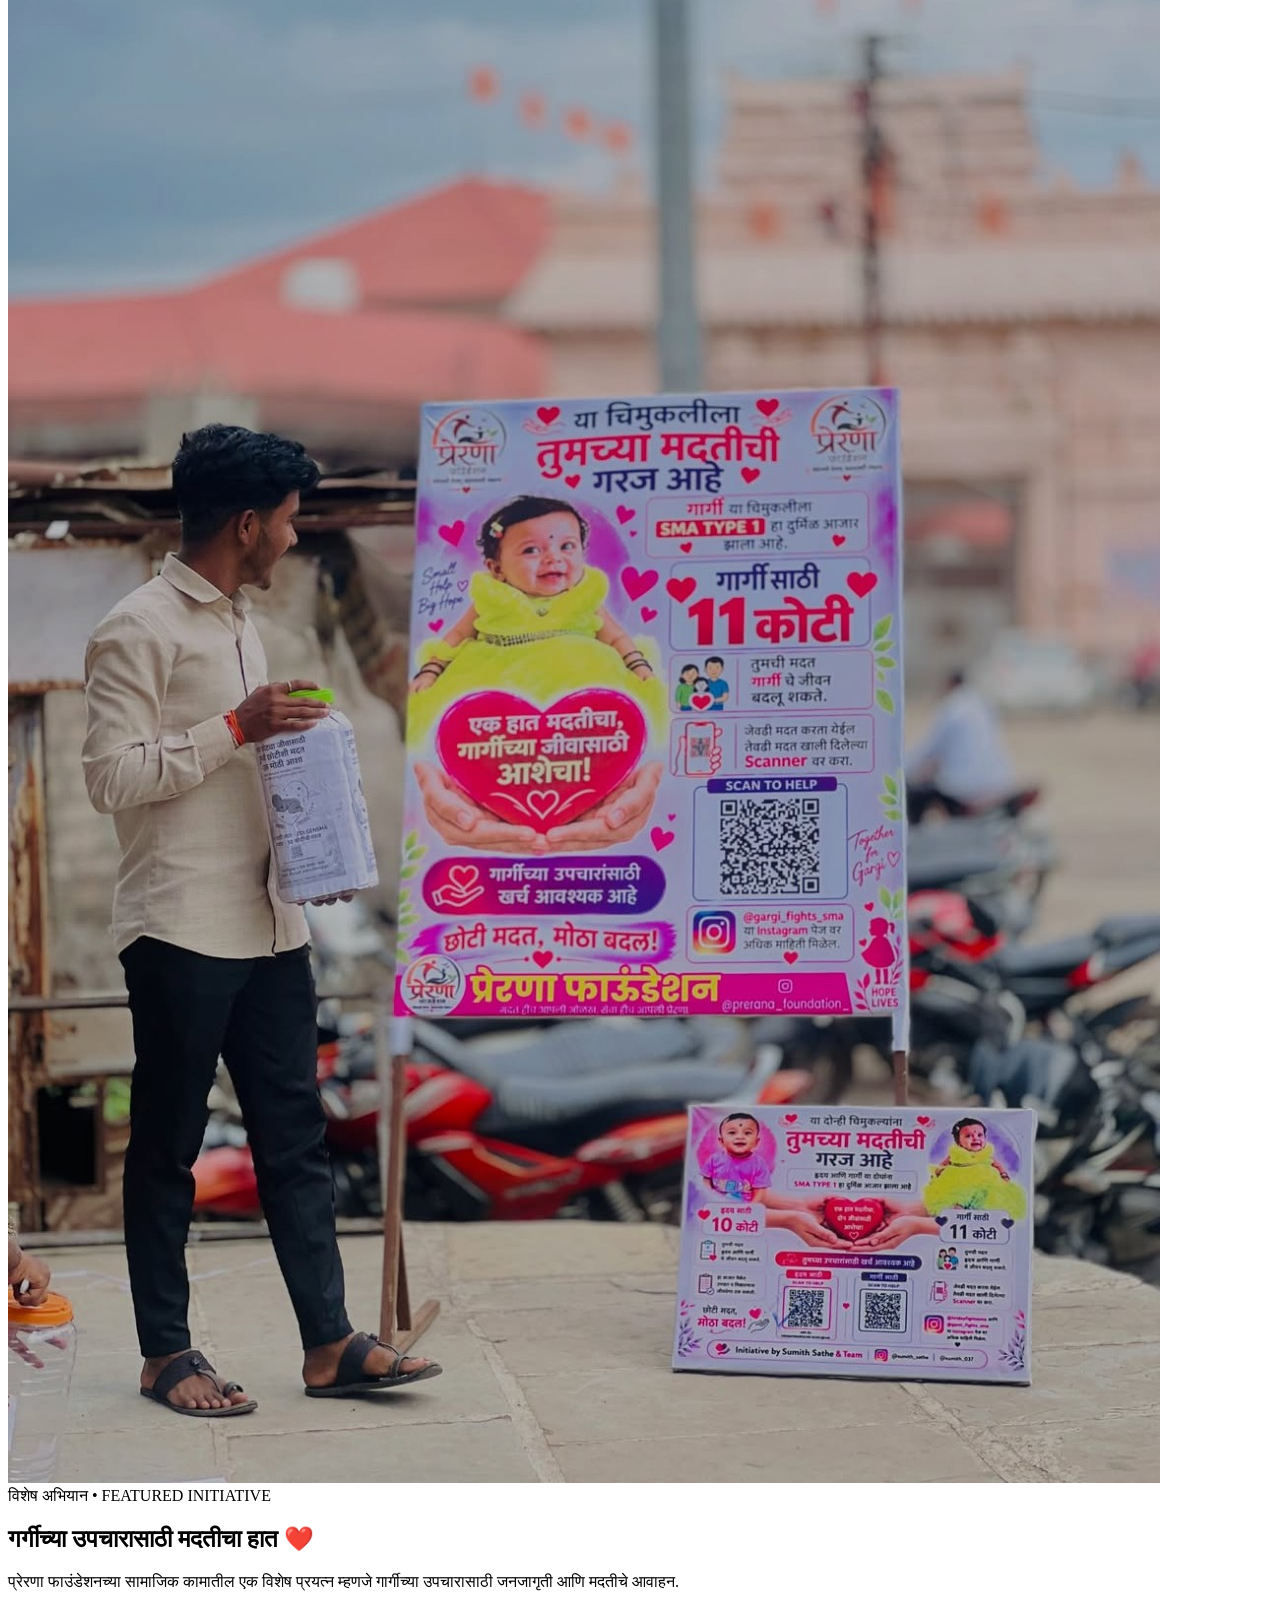
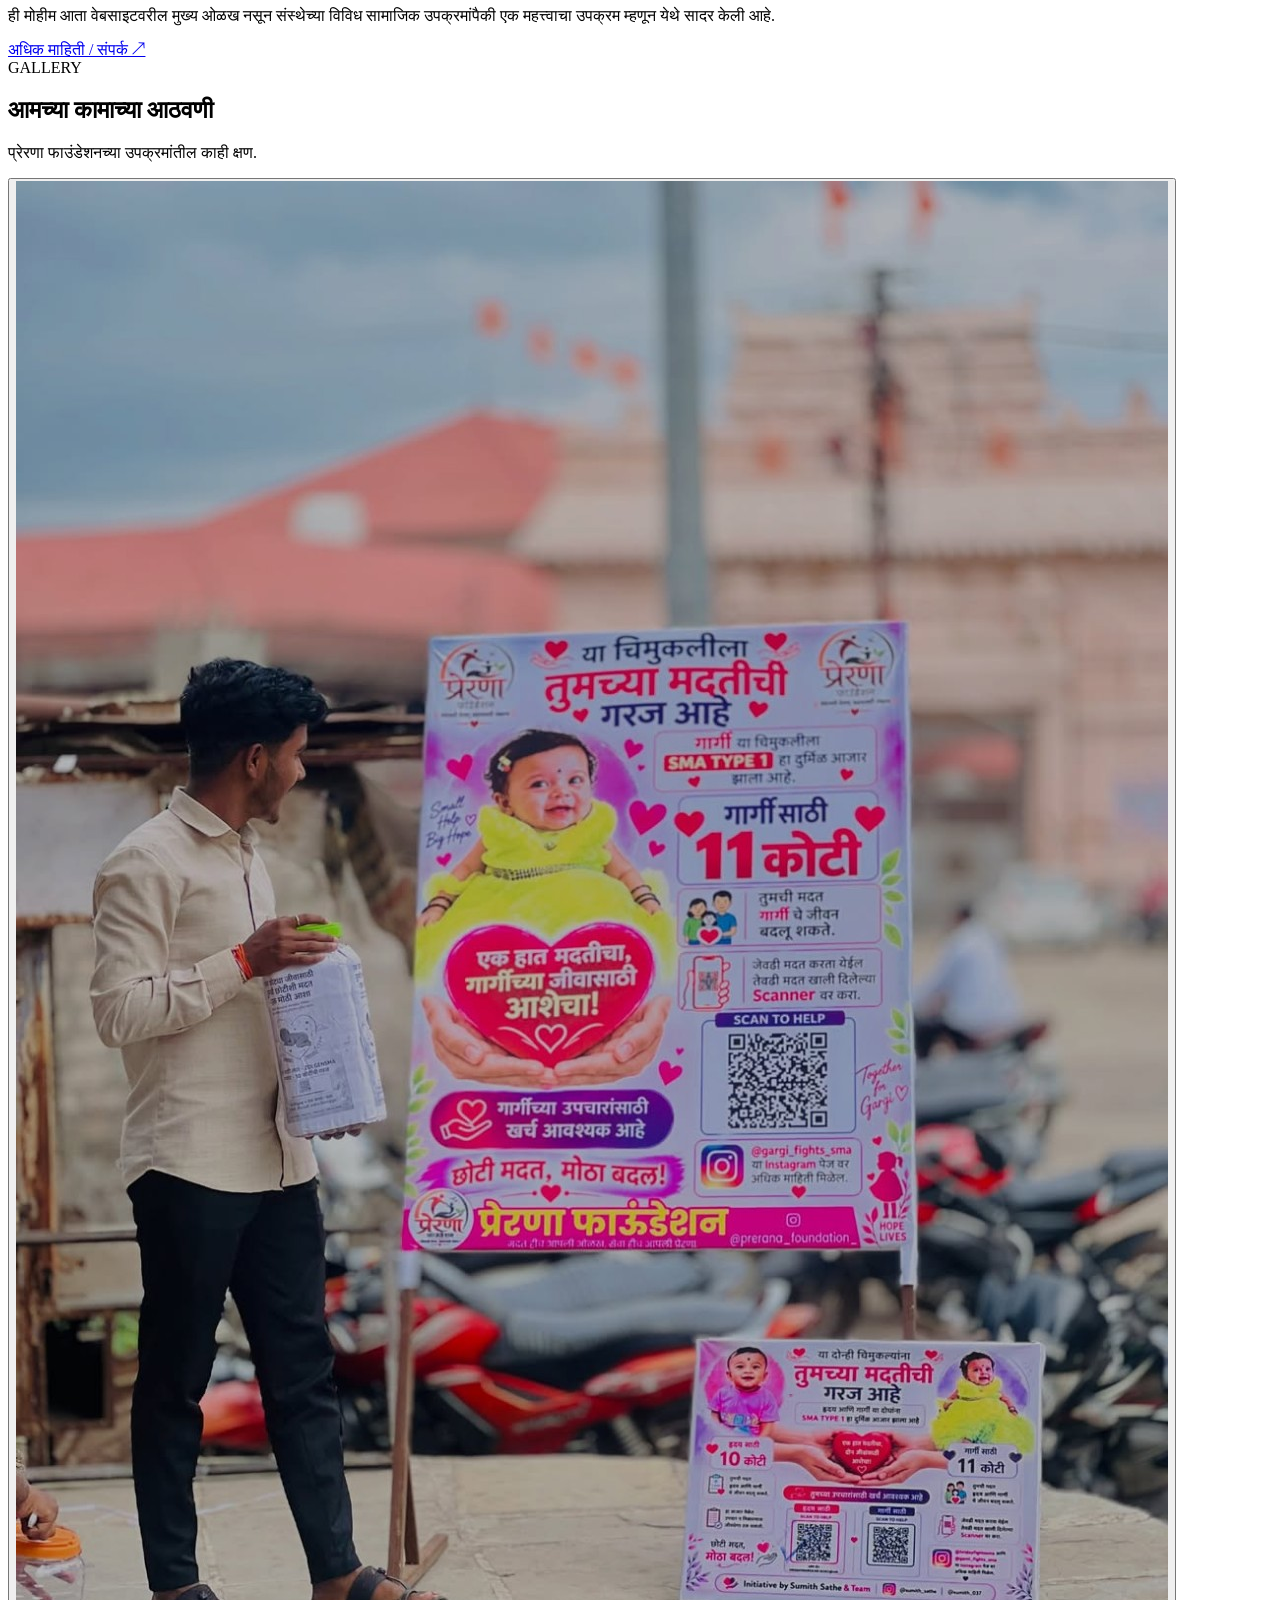
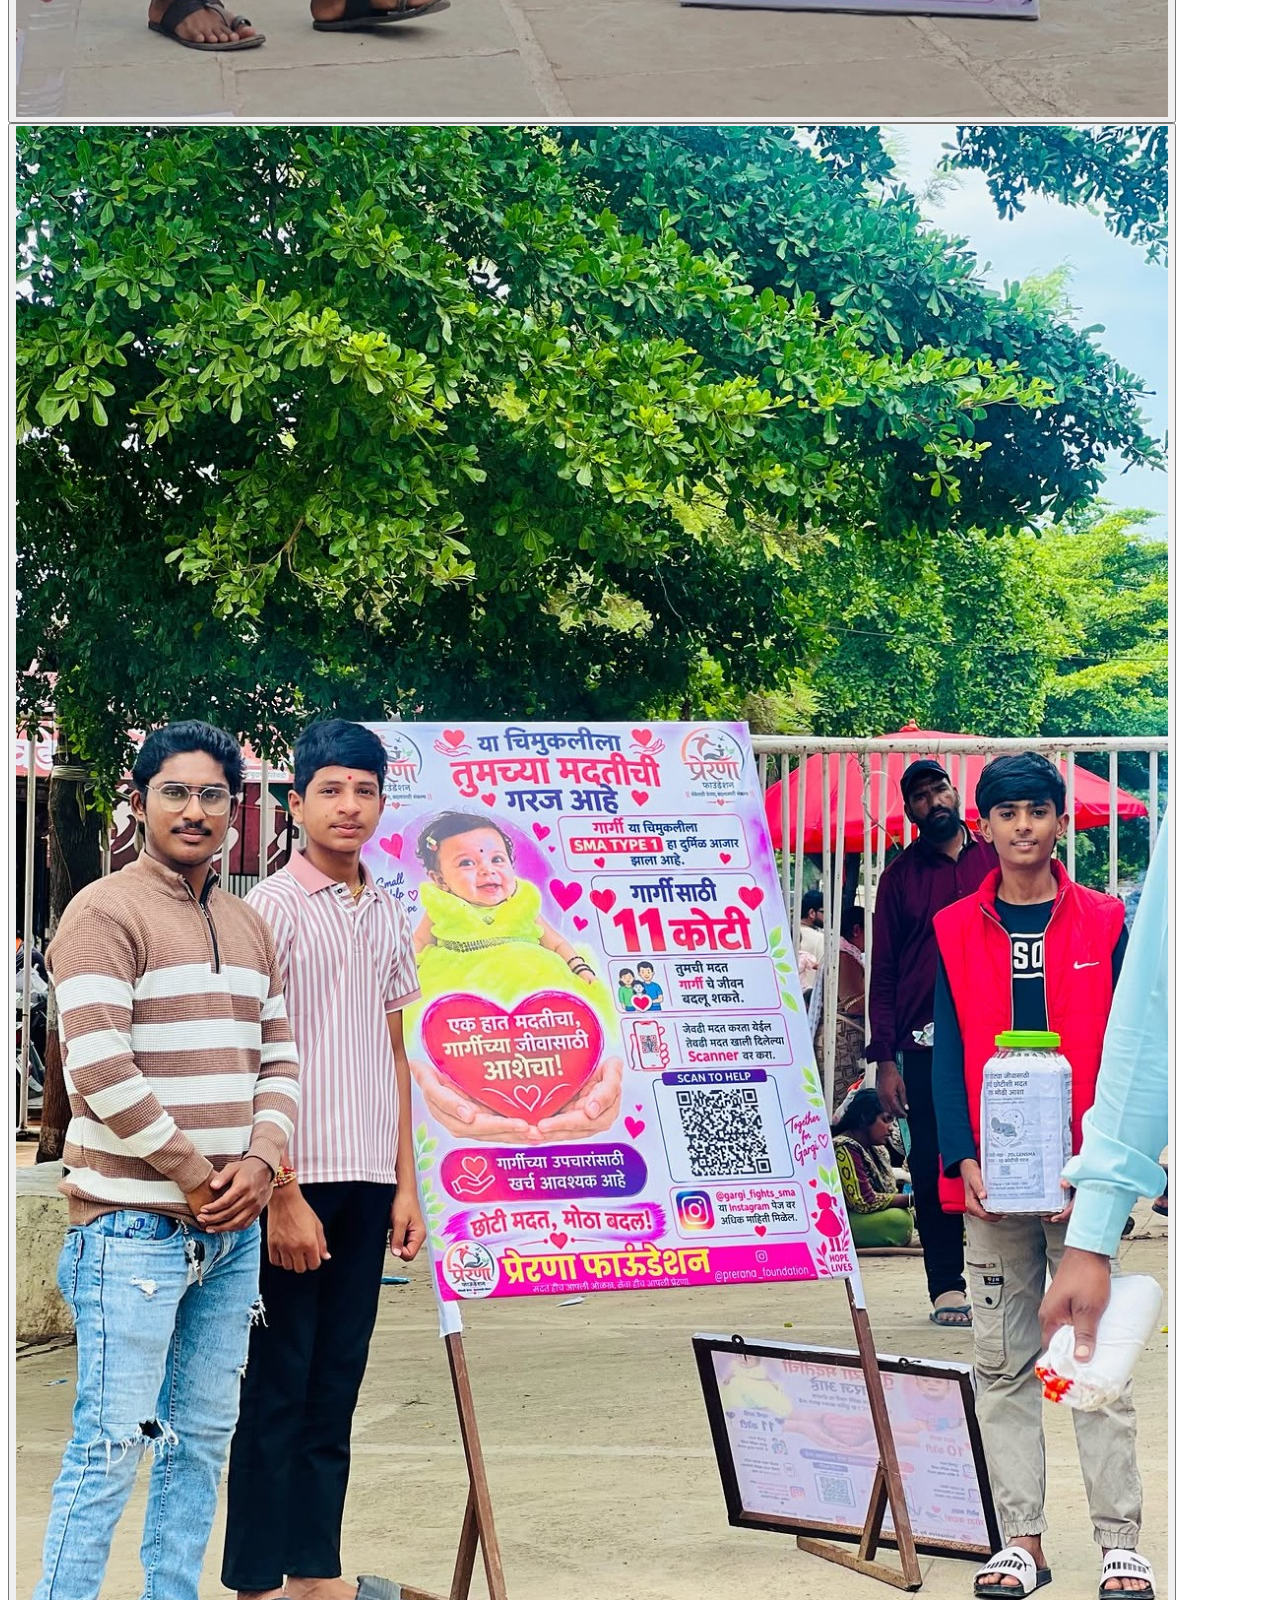
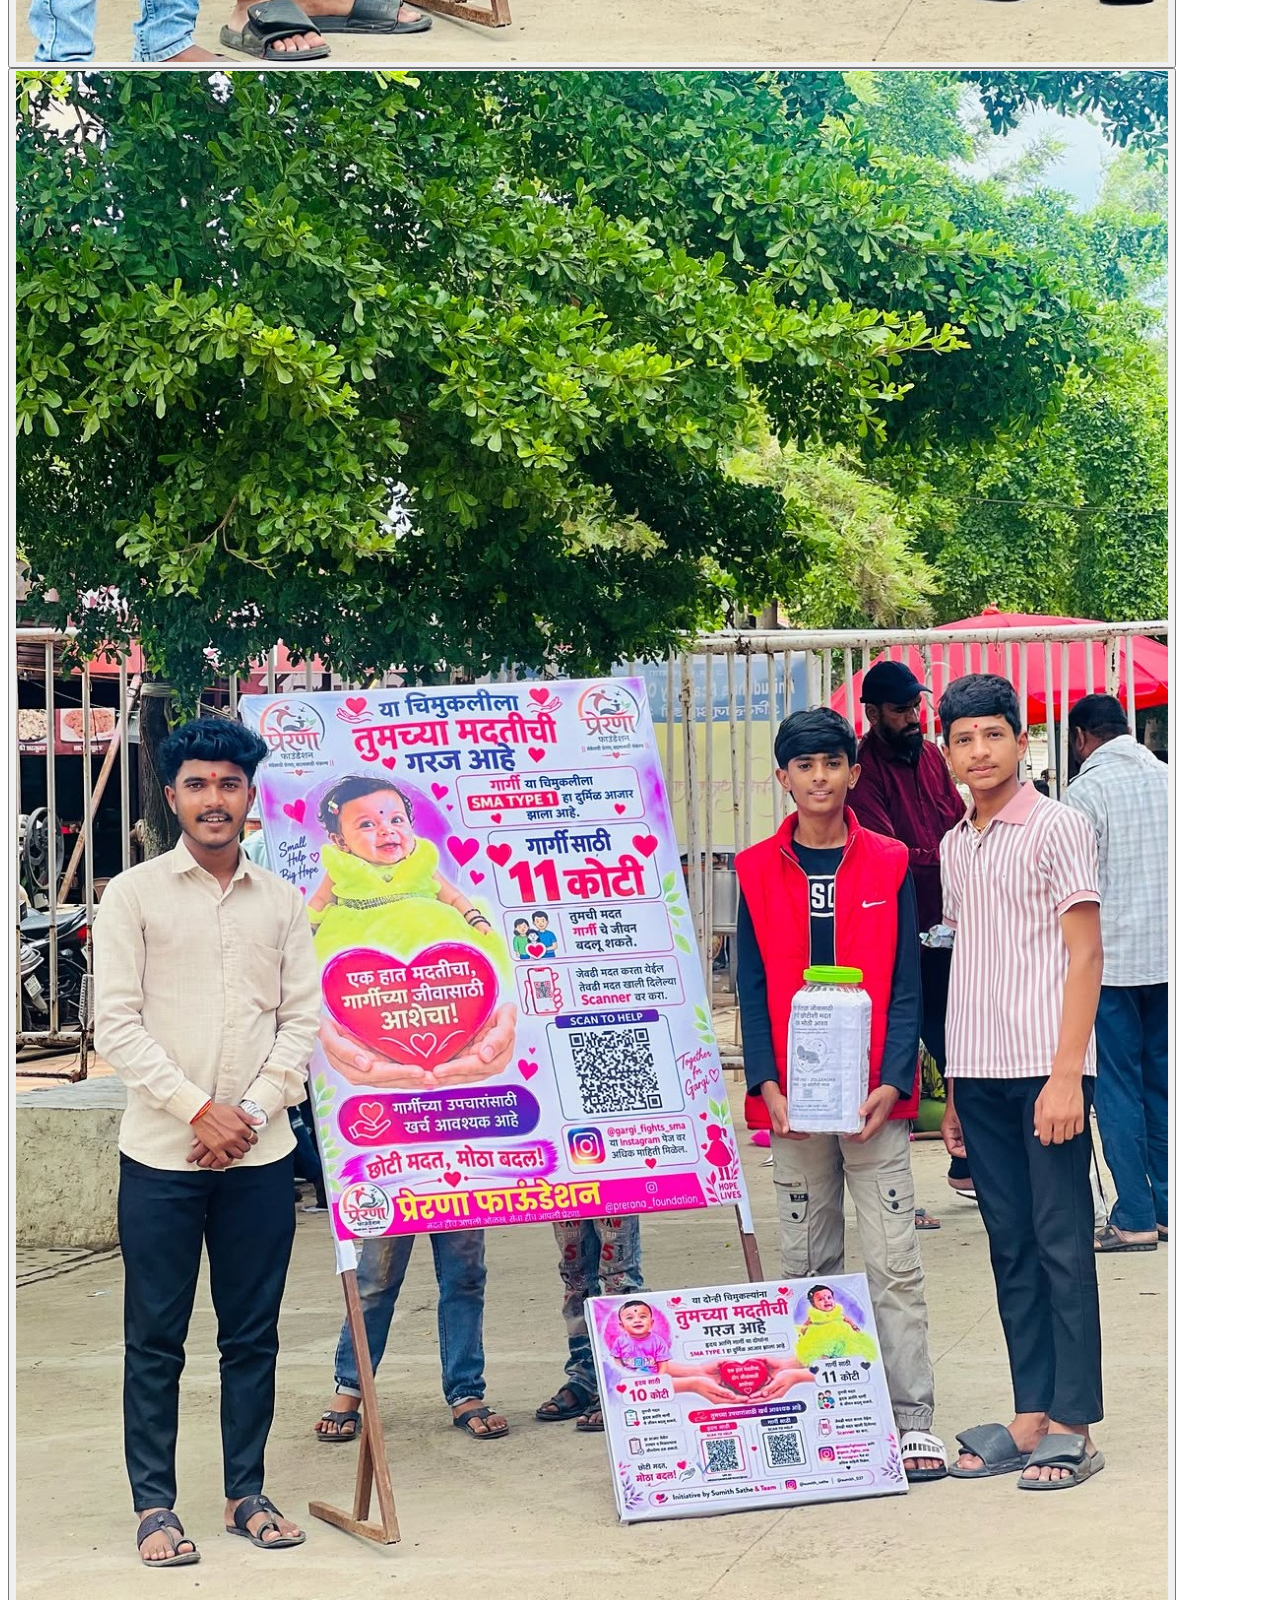
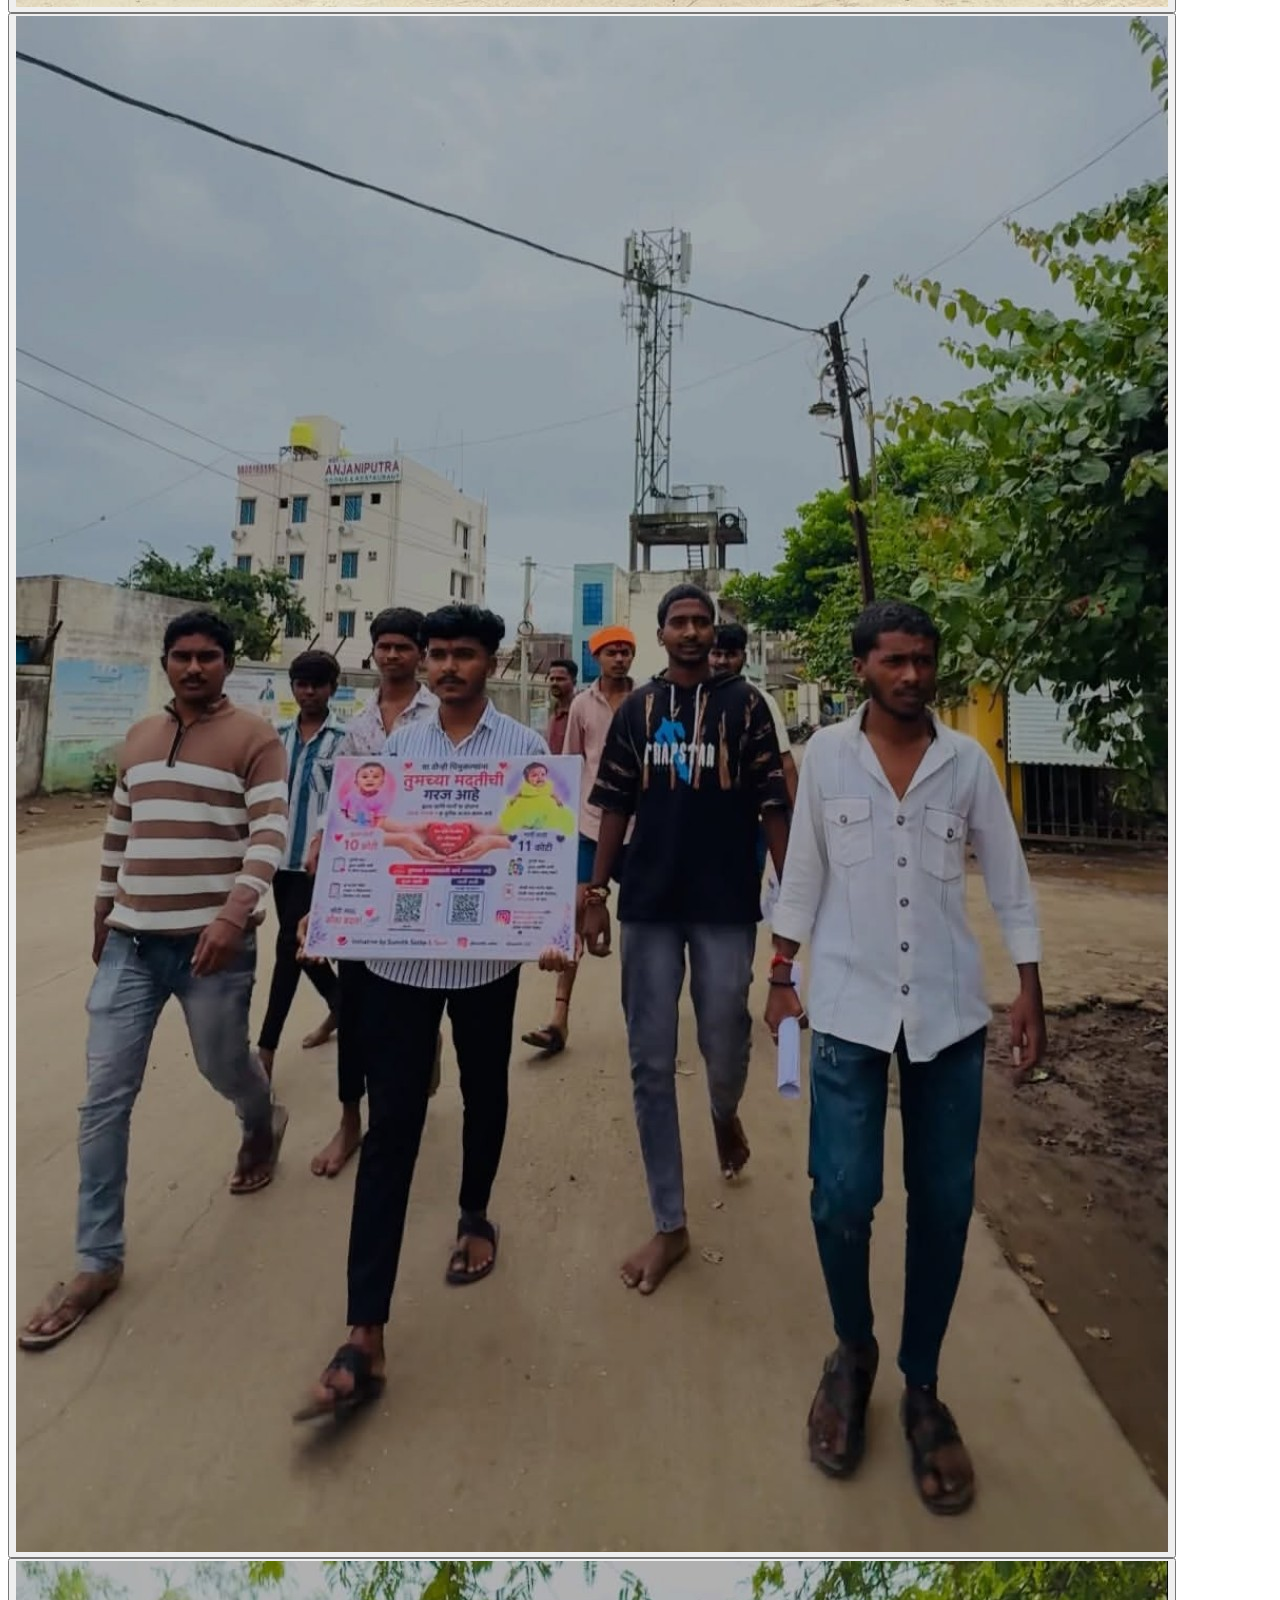
==== commit c55f7ef0: "Add files via upload" ====
--- a/index.html
+++ b/index.html
@@ -24,13 +24,22 @@
     <a href="#contact">संपर्क</a>
   </nav>
   <button class="lang" id="langBtn" type="button">EN</button>
-  <button class="menu-btn" id="menuBtn" aria-label="Menu">☰</button>
+  <button class="menu-btn" id="menuBtn" type="button" aria-label="मुख्य मेनू उघडा" aria-controls="mobileNav" aria-expanded="false">☰</button>
 </header>
 
-<div class="mobile-nav" id="mobileNav">
-  <a href="#home">मुख्यपृष्ठ</a><a href="#about">आमच्याबद्दल</a><a href="#work">आमचे कार्य</a>
-  <a href="#gallery">गॅलरी</a><a href="#updates">माध्यमांमध्ये आम्ही</a><a href="#gargi">गर्गी अभियान</a><a href="#contact">संपर्क</a>
-</div>
+<div class="menu-overlay" id="menuOverlay"></div>
+<nav class="mobile-nav" id="mobileNav" aria-label="मुख्य मेनू" aria-hidden="true">
+  <div class="mobile-nav-head"><div><strong>प्रेरणा फाउंडेशन</strong><small>सेवेसाठी प्रेरणा • बदलासाठी संकल्प</small></div><button class="menu-close" id="menuClose" type="button" aria-label="मेनू बंद करा">×</button></div>
+  <a href="#home">🏠 <span>मुख्यपृष्ठ</span></a>
+  <a href="#about">👥 <span>आमच्याबद्दल</span></a>
+  <a href="#work">🎯 <span>आमचे कार्यक्षेत्र</span></a>
+  <a href="#gargi">🤝 <span>उपक्रम</span></a>
+  <a href="#updates">📰 <span>माध्यमांमध्ये प्रेरणा</span></a>
+  <a href="#gallery">📸 <span>गॅलरी</span></a>
+  <a href="#gargi">❤️ <span>मदत करा / योगदान द्या</span></a>
+  <a href="#contact">📞 <span>संपर्क</span></a>
+  <div class="mobile-menu-social"><a href="https://instagram.com/prerana_foundation__" target="_blank" rel="noopener">Instagram</a><a href="https://wa.me/919673800689" target="_blank" rel="noopener">WhatsApp</a></div>
+</nav>
 
 <main id="home">
 <section class="news-feature" id="updates">
@@ -138,9 +147,22 @@
 <div class="lightbox" id="lightbox" aria-hidden="true"><button id="closeLightbox" aria-label="Close">×</button><img id="lightboxImg" src="" alt=""></div>
 
 <script>
-const menuBtn=document.getElementById('menuBtn'),mobileNav=document.getElementById('mobileNav');
-menuBtn?.addEventListener('click',()=>mobileNav.classList.toggle('open'));
-mobileNav?.querySelectorAll('a').forEach(a=>a.addEventListener('click',()=>mobileNav.classList.remove('open')));
+const menuBtn=document.getElementById('menuBtn');
+const mobileNav=document.getElementById('mobileNav');
+const menuClose=document.getElementById('menuClose');
+const menuOverlay=document.getElementById('menuOverlay');
+function setMenu(open){
+  mobileNav?.classList.toggle('open',open);
+  menuOverlay?.classList.toggle('open',open);
+  menuBtn?.setAttribute('aria-expanded',String(open));
+  mobileNav?.setAttribute('aria-hidden',String(!open));
+  document.body.classList.toggle('menu-open',open);
+}
+menuBtn?.addEventListener('click',()=>setMenu(!mobileNav.classList.contains('open')));
+menuClose?.addEventListener('click',()=>setMenu(false));
+menuOverlay?.addEventListener('click',()=>setMenu(false));
+mobileNav?.querySelectorAll('a').forEach(a=>a.addEventListener('click',()=>setMenu(false)));
+document.addEventListener('keydown',e=>{if(e.key==='Escape')setMenu(false)});
 const langBtn=document.getElementById('langBtn');
 let english=false;
 langBtn?.addEventListener('click',()=>{english=!english;document.documentElement.lang=english?'en':'mr';langBtn.textContent=english?'मराठी':'EN';document.body.classList.toggle('english',english)});
--- a/styles.css
+++ b/styles.css
@@ -1,30 +1,19 @@
-@import url('https://fonts.googleapis.com/css2?family=DM+Sans:wght@400;500;600;700;800&family=Mukta:wght@400;500;600;700;800&display=swap');
-:root{--ink:#211713;--muted:#756963;--paper:#fffaf5;--card:#fff;--maroon:#7c1731;--maroon2:#a52d49;--orange:#e87516;--green:#6ca332;--line:#eaded4;--soft:#f8eee8}
-*{box-sizing:border-box}html{scroll-behavior:smooth}body{margin:0;background:var(--paper);color:var(--ink);font-family:"Mukta","Noto Sans Devanagari","Nirmala UI","Mangal",sans-serif;line-height:1.7}a{text-decoration:none;color:inherit}button{font:inherit}
-.site-header{position:sticky;top:0;z-index:50;display:flex;align-items:center;gap:22px;padding:10px 5%;background:rgba(255,250,245,.96);backdrop-filter:blur(16px);border-bottom:1px solid var(--line)}
-.brand{display:flex;align-items:center;gap:10px;min-width:max-content}.brand-logo{width:56px;height:56px;object-fit:contain}.brand strong{display:block;font-size:18px;line-height:1.1;color:var(--maroon)}.brand small{display:block;color:var(--muted);font-size:11px}.desktop-nav{display:flex;gap:16px;margin-left:auto;font-size:13px;font-weight:700}.desktop-nav a:hover{color:var(--maroon2)}.lang{border:1px solid var(--ink);background:transparent;border-radius:999px;padding:7px 13px;font-weight:800}.menu-btn{display:none;border:0;background:transparent;font-size:25px}.mobile-nav{display:none}
-.eyebrow{letter-spacing:.08em;font-size:12px;font-weight:800;color:var(--maroon2)}
-.press-hero{position:relative;overflow:hidden;padding:72px 6% 56px;text-align:center;background:radial-gradient(circle at 50% 42%,#fff 0,#fff7ef 42%,#f4e5d8 100%)}.press-glow{position:absolute;inset:0;background:radial-gradient(circle at 50% 60%,rgba(232,117,22,.11),transparent 42%);pointer-events:none}.press-heading{position:relative;z-index:2;max-width:850px;margin:auto}.press-heading h1{font-size:clamp(34px,6vw,64px);line-height:1.08;margin:10px 0 5px;color:var(--maroon)}.press-heading h1 span{text-decoration:underline;text-decoration-color:#e87516;text-decoration-thickness:3px;text-underline-offset:7px}.press-heading p{font-size:18px;color:var(--muted);margin:0}
-.press-stack{position:relative;width:min(640px,92vw);height:650px;margin:35px auto 5px}.paper-card{position:absolute;left:50%;top:50%;width:56%;padding:0;border:1px solid #dfd5cc;border-radius:18px;background:#fff;box-shadow:0 22px 55px rgba(62,28,15,.18);overflow:hidden;cursor:pointer;transition:transform .45s ease,filter .45s ease,opacity .45s ease,z-index .45s;transform-origin:center}.paper-card img{display:block;width:100%;height:auto}.paper-front{z-index:3;transform:translate(-50%,-50%) rotate(0deg) scale(1.04)}.paper-police{z-index:2;transform:translate(-70%,-48%) rotate(-5deg) scale(.92);filter:saturate(.95)}.paper-aajcha{z-index:1;transform:translate(-30%,-50%) rotate(5deg) scale(.88);filter:saturate(.95)}.paper-read{position:absolute;left:50%;bottom:14px;transform:translateX(-50%);background:var(--maroon);color:#fff;padding:8px 15px;border-radius:999px;font-size:12px;font-weight:800;white-space:nowrap;box-shadow:0 7px 20px rgba(124,23,49,.28)}.press-dots{display:flex;justify-content:center;gap:8px;margin-top:7px}.press-dots i{width:9px;height:9px;border-radius:50%;background:#d1c3ba}.press-dots i.active{background:var(--maroon)}
-.section{padding:88px 7%;max-width:1250px;margin:auto}.section-head{max-width:760px;margin-bottom:38px}.section h2{font-size:clamp(30px,4.5vw,50px);line-height:1.18;margin:8px 0 14px}.section p{color:var(--muted)}.lead{font-size:20px!important;color:var(--ink)!important}.press-story{max-width:none;background:#fff}.story-layout{max-width:1080px;margin:auto;display:grid;grid-template-columns:1fr 300px;gap:60px;align-items:center}.story-layout h2{color:var(--maroon)}.story-logo-card{background:var(--soft);border:1px solid var(--line);border-radius:28px;padding:30px;text-align:center}.story-logo-card img{width:170px;height:170px;object-fit:contain}.story-logo-card strong{display:block;color:var(--maroon);font-size:20px;line-height:1.3;margin-top:10px}.story-logo-card span{display:block;color:var(--muted);font-size:12px;margin-top:12px}.press-sources{max-width:1080px;margin:40px auto 0;display:grid;grid-template-columns:repeat(3,1fr);gap:12px}.press-sources div{padding:17px;border-radius:17px;background:var(--soft);border:1px solid var(--line)}.press-sources b,.press-sources span{display:block}.press-sources b{color:var(--maroon)}.press-sources span{font-size:12px;color:var(--muted)}
-.about-new{background:#fbf3ec}.about-grid{display:grid;grid-template-columns:1.05fr .95fr;gap:40px;align-items:center}.about-photo{border-radius:28px;overflow:hidden;box-shadow:0 18px 45px rgba(70,30,15,.12)}.about-photo img{width:100%;display:block;aspect-ratio:16/9;object-fit:cover}.about-copy{padding:20px}.about-copy h3{font-size:34px;color:var(--maroon);margin:0 0 10px}.founder-line{margin-top:25px;padding-top:18px;border-top:1px solid var(--line)}
-.work-grid{display:grid;grid-template-columns:repeat(3,1fr);gap:16px}.work-card{background:#fff;border:1px solid var(--line);border-radius:22px;padding:26px;box-shadow:0 10px 28px rgba(60,25,10,.05)}.work-icon{font-size:32px}.work-card h3{margin:9px 0 2px;font-size:22px;color:var(--maroon)}.work-card p{margin:0;font-size:14px}
-.campaign{max-width:none;background:linear-gradient(135deg,#45101e,#7c1731);color:#fff;display:grid;grid-template-columns:1fr 1fr;padding:0}.campaign-image{min-height:500px}.campaign-image img{width:100%;height:100%;object-fit:cover;display:block}.campaign-copy{padding:75px 9%;align-self:center}.campaign-copy h2{font-size:clamp(32px,4vw,52px);line-height:1.15}.campaign-copy p{color:#f4dfe4}.campaign-copy .eyebrow{color:#ffc36c}
-.gallery{max-width:1400px}.gallery-grid{display:grid;grid-template-columns:repeat(4,1fr);gap:12px}.gallery-item{border:0;padding:0;background:#eee;aspect-ratio:1/1.18;border-radius:14px;overflow:hidden;cursor:pointer}.gallery-item img{width:100%;height:100%;object-fit:cover;transition:transform .4s}.gallery-item:hover img{transform:scale(1.05)}
-.btn{display:inline-flex;align-items:center;justify-content:center;border-radius:999px;padding:11px 20px;font-weight:800;font-size:14px}.btn-primary{background:#fff;color:var(--maroon)}
-.contact-premium{position:relative;max-width:none!important;margin:0;padding:88px 7%!important;overflow:hidden;color:#fff;background:radial-gradient(circle at 90% 10%,rgba(255,183,77,.30),transparent 28%),radial-gradient(circle at 5% 90%,rgba(255,91,54,.22),transparent 30%),linear-gradient(135deg,#3a0b12 0%,#651525 48%,#8f321c 100%)}.contact-shell{position:relative;z-index:2;max-width:1120px;margin:auto}.contact-head{max-width:760px;margin-bottom:36px}.contact-head .eyebrow{color:#ffc477!important}.contact-head h2{color:#fff!important;font-size:clamp(34px,6vw,58px)!important;line-height:1.12!important;margin:9px 0 14px!important}.contact-head h2 span{color:#ffd08a}.contact-head p{color:rgba(255,255,255,.76)!important;font-size:17px}.contact-grid{display:grid;grid-template-columns:repeat(2,minmax(0,1fr));gap:18px}.contact-card{position:relative;min-height:142px;padding:24px!important;display:grid!important;grid-template-columns:58px 1fr auto;align-items:center;column-gap:17px;border:1px solid rgba(255,255,255,.16)!important;border-radius:25px!important;color:#fff!important;background:rgba(255,255,255,.095)!important;box-shadow:0 18px 45px rgba(15,0,0,.20);backdrop-filter:blur(16px);overflow:hidden}.contact-icon{width:58px;height:58px;display:grid;place-items:center;border-radius:18px;background:rgba(255,255,255,.13);font-size:26px}.contact-copy b{display:block;font-size:21px}.contact-copy small{color:rgba(255,255,255,.68)}.contact-action{padding:8px 13px;border-radius:999px;background:rgba(255,255,255,.11);font-size:12px;font-weight:800;white-space:nowrap}.contact-call .contact-icon{background:linear-gradient(135deg,#f28b3d,#b9471d)}.contact-whatsapp .contact-icon{background:linear-gradient(135deg,#39c77a,#138a52)}.contact-group .contact-icon{background:linear-gradient(135deg,#4d9cf7,#315bd6)}.contact-instagram .contact-icon{background:linear-gradient(135deg,#f7a34b,#d43c73 55%,#6846c9)}
-footer{background:#1d130f;color:#eaded6;padding:40px 7%;text-align:center}.footer-brand{display:flex;align-items:center;justify-content:center;gap:10px}.footer-brand img{width:52px;height:52px;object-fit:contain}.footer-brand strong{display:block}.footer-brand small{color:#a9958c}.lightbox{display:none;position:fixed;inset:0;z-index:100;background:rgba(0,0,0,.92);place-items:center;padding:25px}.lightbox.open{display:grid}.lightbox img{max-width:95vw;max-height:90vh;object-fit:contain}.lightbox button{position:absolute;top:12px;right:18px;border:0;background:transparent;color:#fff;font-size:42px}
-@media(max-width:900px){.desktop-nav{display:none}.menu-btn{display:block;margin-left:auto}.hero{min-height:auto}.site-header{padding:7px 5%}.brand-logo{width:50px;height:50px}.press-hero{padding:55px 3% 45px}.press-heading h1{font-size:clamp(34px,10vw,50px)}.press-heading p{font-size:16px}.press-stack{height:475px;width:min(430px,96vw);margin-top:25px}.paper-card{width:70%;border-radius:13px}.paper-front{transform:translate(-50%,-50%) scale(1.02)}.paper-police{transform:translate(-73%,-47%) rotate(-5deg) scale(.88)}.paper-aajcha{transform:translate(-27%,-50%) rotate(5deg) scale(.84)}.paper-read{font-size:10px;bottom:9px;padding:6px 10px}.story-layout,.about-grid,.campaign{grid-template-columns:1fr}.story-logo-card{max-width:300px;margin:auto}.press-sources{grid-template-columns:1fr}.work-grid{grid-template-columns:repeat(2,1fr)}.gallery-grid{grid-template-columns:repeat(2,1fr)}.campaign-image{min-height:360px}.campaign-copy{padding:55px 7%}.contact-grid{grid-template-columns:1fr}.contact-premium{padding:64px 6%!important}}
-@media(max-width:520px){.brand strong{font-size:16px}.brand small{font-size:9px}.lang{padding:6px 10px}.press-stack{height:405px}.paper-card{width:72%}.paper-police{transform:translate(-72%,-47%) rotate(-5deg) scale(.84)}.paper-aajcha{transform:translate(-28%,-50%) rotate(5deg) scale(.80)}.section{padding:58px 6%}.work-grid{grid-template-columns:1fr}.gallery-grid{gap:8px}.story-logo-card img{width:140px;height:140px}.contact-card{grid-template-columns:52px 1fr auto!important;column-gap:13px;min-height:120px;padding:18px!important}.contact-icon{width:52px;height:52px}.contact-copy b{font-size:18px}.contact-action{font-size:10px;padding:7px 9px}}
-.paper-mid{z-index:2;transform:translate(-70%,-48%) rotate(-5deg) scale(.92)!important}.paper-back-active{z-index:1;transform:translate(-30%,-50%) rotate(5deg) scale(.88)!important}
 
-/* News post on homepage — short preview only */
-.news-feature{padding:76px 6% 86px;background:linear-gradient(180deg,#fffaf5 0%,#f7ece3 100%);border-bottom:1px solid var(--line)}
-.news-feature-inner{max-width:1180px;margin:auto}.news-heading{max-width:820px;margin:0 auto 34px;text-align:center}.news-heading h1{margin:8px 0 8px;color:var(--maroon);font-size:clamp(34px,5vw,58px);line-height:1.12}.news-lead{margin:0;color:var(--ink);font-size:clamp(17px,2vw,21px);line-height:1.55}
-.news-post-card{display:grid;grid-template-columns:1.1fr .9fr;gap:0;background:#fff;border:1px solid var(--line);border-radius:30px;overflow:hidden;box-shadow:0 20px 55px rgba(62,28,15,.12)}
-.news-post-media{display:grid;grid-template-columns:1.45fr .55fr;gap:10px;padding:18px;background:var(--soft);min-height:470px}.news-photo-main,.news-photo-side img{overflow:hidden;border-radius:18px;background:#eee}.news-photo-main img,.news-photo-side img{width:100%;height:100%;object-fit:cover;display:block}.news-photo-side{display:grid;grid-template-rows:1fr 1fr;gap:10px;min-width:0}
-.news-post-copy{padding:46px 42px;display:flex;flex-direction:column;justify-content:center}.news-meta{font-size:13px;font-weight:800;color:var(--maroon2);letter-spacing:.03em}.news-post-copy h2{margin:9px 0 14px;color:var(--maroon);font-size:clamp(28px,3.3vw,43px);line-height:1.16}.news-post-copy p{margin:0 0 25px;color:var(--muted);font-size:17px;line-height:1.8}.news-read-btn{align-self:flex-start;background:var(--maroon);color:#fff;box-shadow:0 10px 25px rgba(124,23,49,.2)}
-/* Full article page */
-.full-news{max-width:960px;margin:auto;padding:62px 6% 90px}.back-link{display:inline-flex;margin-bottom:28px;color:var(--maroon);font-weight:800}.full-news>.eyebrow{display:block}.full-news h1{font-size:clamp(38px,6vw,66px);line-height:1.08;color:var(--maroon);margin:8px 0 10px}.full-news-meta{color:var(--muted);font-size:14px;margin-bottom:30px}.full-news-hero{background:var(--soft);padding:16px;border:1px solid var(--line);border-radius:25px;margin-bottom:38px}.full-news-hero img{display:block;width:100%;max-height:760px;object-fit:contain;border-radius:15px}.full-news-body{max-width:820px;margin:auto}.full-news-body p{font-size:19px;line-height:1.9;color:#514640;margin:0 0 22px}.full-news-body .full-news-intro{font-size:23px;line-height:1.7;color:var(--ink);font-weight:600}.news-clippings{display:grid;grid-template-columns:repeat(3,1fr);gap:15px;margin-top:46px}.news-clipping{background:var(--soft);border:1px solid var(--line);border-radius:20px;padding:12px}.news-clipping img{display:block;width:100%;height:310px;object-fit:cover;border-radius:13px}.news-clipping b,.news-clipping span{display:block}.news-clipping b{color:var(--maroon);font-size:17px;margin:9px 3px 0}.news-clipping span{font-size:12px;color:var(--muted);margin:2px 3px 5px}.full-news-footer{text-align:center;margin-top:42px}
-@media(max-width:900px){.news-post-card{grid-template-columns:1fr}.news-post-media{min-height:420px}.news-post-copy{padding:35px 30px}.news-clippings{grid-template-columns:1fr 1fr}.news-clipping:last-child{grid-column:1/-1;max-width:calc(50% - 8px);justify-self:center}}
-@media(max-width:520px){.news-feature{padding:55px 5% 62px}.news-heading{text-align:left;margin-bottom:24px}.news-heading h1{font-size:36px}.news-lead{font-size:17px}.news-post-media{grid-template-columns:1fr;min-height:0;padding:12px}.news-photo-main{height:360px}.news-photo-side{grid-template-columns:1fr 1fr;grid-template-rows:150px;height:150px}.news-post-copy{padding:28px 22px}.news-post-copy h2{font-size:29px}.news-post-copy p{font-size:16px;line-height:1.7}.news-read-btn{width:100%}.full-news{padding:38px 6% 65px}.full-news h1{font-size:39px}.full-news-body p{font-size:17px;line-height:1.8}.full-news-body .full-news-intro{font-size:20px}.news-clippings{grid-template-columns:1fr}.news-clipping:last-child{grid-column:auto;max-width:none}.news-clipping img{height:auto;max-height:none;object-fit:contain}}
+/* Mobile hamburger menu */
+.menu-overlay{position:fixed;inset:0;background:rgba(33,23,19,.38);backdrop-filter:blur(2px);z-index:90;opacity:0;visibility:hidden;transition:opacity .25s ease,visibility .25s ease}
+.mobile-nav{position:fixed;top:0;right:0;width:min(360px,88vw);height:100dvh;background:var(--paper);z-index:100;display:flex;flex-direction:column;padding:22px 18px 24px;box-shadow:-18px 0 45px rgba(33,23,19,.18);transform:translateX(105%);transition:transform .3s ease;overflow-y:auto}
+.mobile-nav.open{transform:translateX(0)}
+.menu-overlay.open{opacity:1;visibility:visible}
+.mobile-nav-head{display:flex;align-items:center;justify-content:space-between;padding:8px 4px 20px;margin-bottom:8px;border-bottom:1px solid var(--line)}
+.mobile-nav-head strong{display:block;color:var(--maroon);font-size:21px;line-height:1.2}
+.mobile-nav-head small{display:block;color:var(--muted);font-size:11px;margin-top:2px}
+.menu-close{border:1px solid var(--line);background:#fff;border-radius:50%;width:42px;height:42px;font-size:28px;line-height:1;color:var(--maroon);cursor:pointer}
+.mobile-nav>a{display:flex;align-items:center;gap:14px;padding:13px 10px;border-bottom:1px solid var(--line);font-size:17px;font-weight:700;color:var(--ink);border-radius:12px}
+.mobile-nav>a:hover{background:var(--soft);color:var(--maroon)}
+.mobile-nav>a:first-of-type{margin-top:2px}
+.mobile-menu-social{display:flex;gap:10px;margin-top:auto;padding-top:20px}
+.mobile-menu-social a{flex:1;text-align:center;padding:10px;border-radius:999px;background:var(--maroon);color:#fff;font-weight:700;font-size:13px}
+body.menu-open{overflow:hidden}
+@media(max-width:900px){.desktop-nav{display:none}.menu-btn{display:inline-flex;margin-left:0;align-items:center;justify-content:center;width:46px;height:46px;padding:0;font-size:31px;line-height:1;cursor:pointer}.site-header{gap:12px}.lang{margin-left:auto}.brand-logo{width:56px;height:56px}.brand strong{font-size:18px}}
+@media(min-width:901px){.mobile-nav,.menu-overlay{display:none!important}}
+
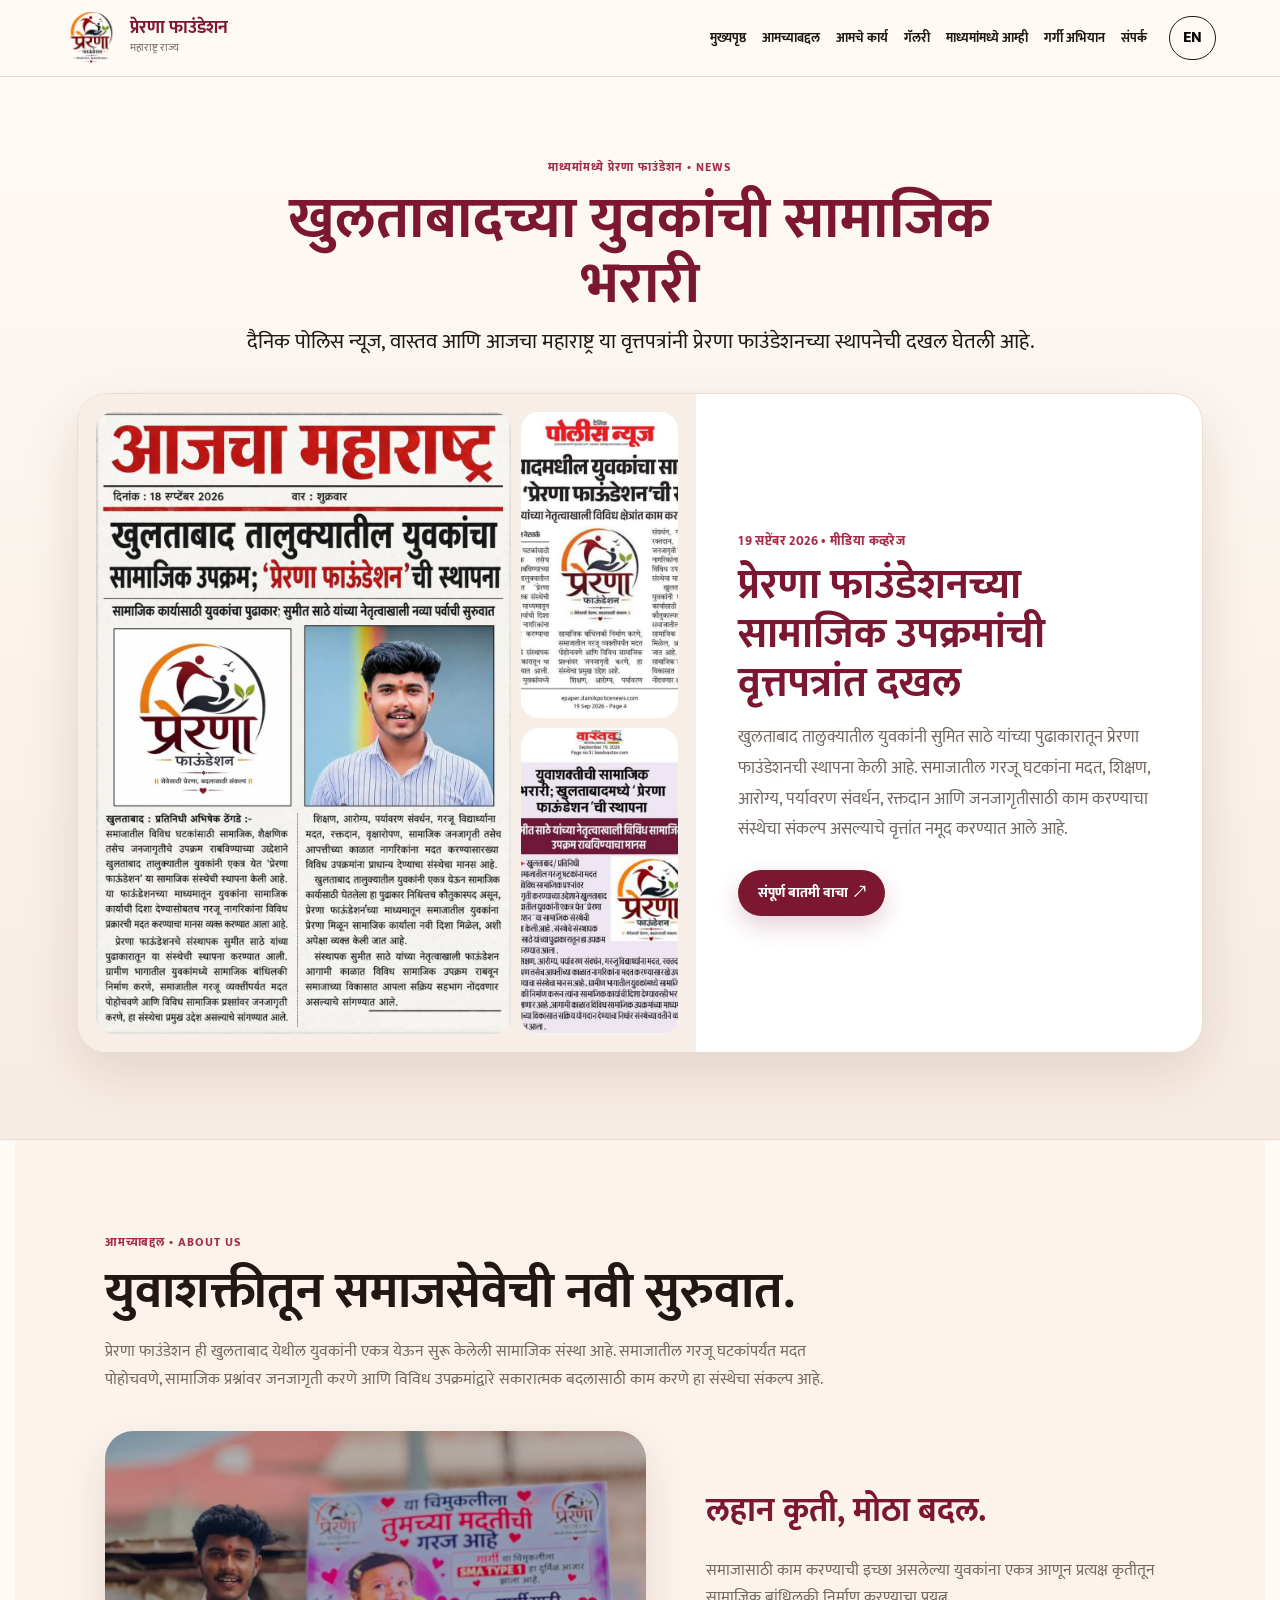
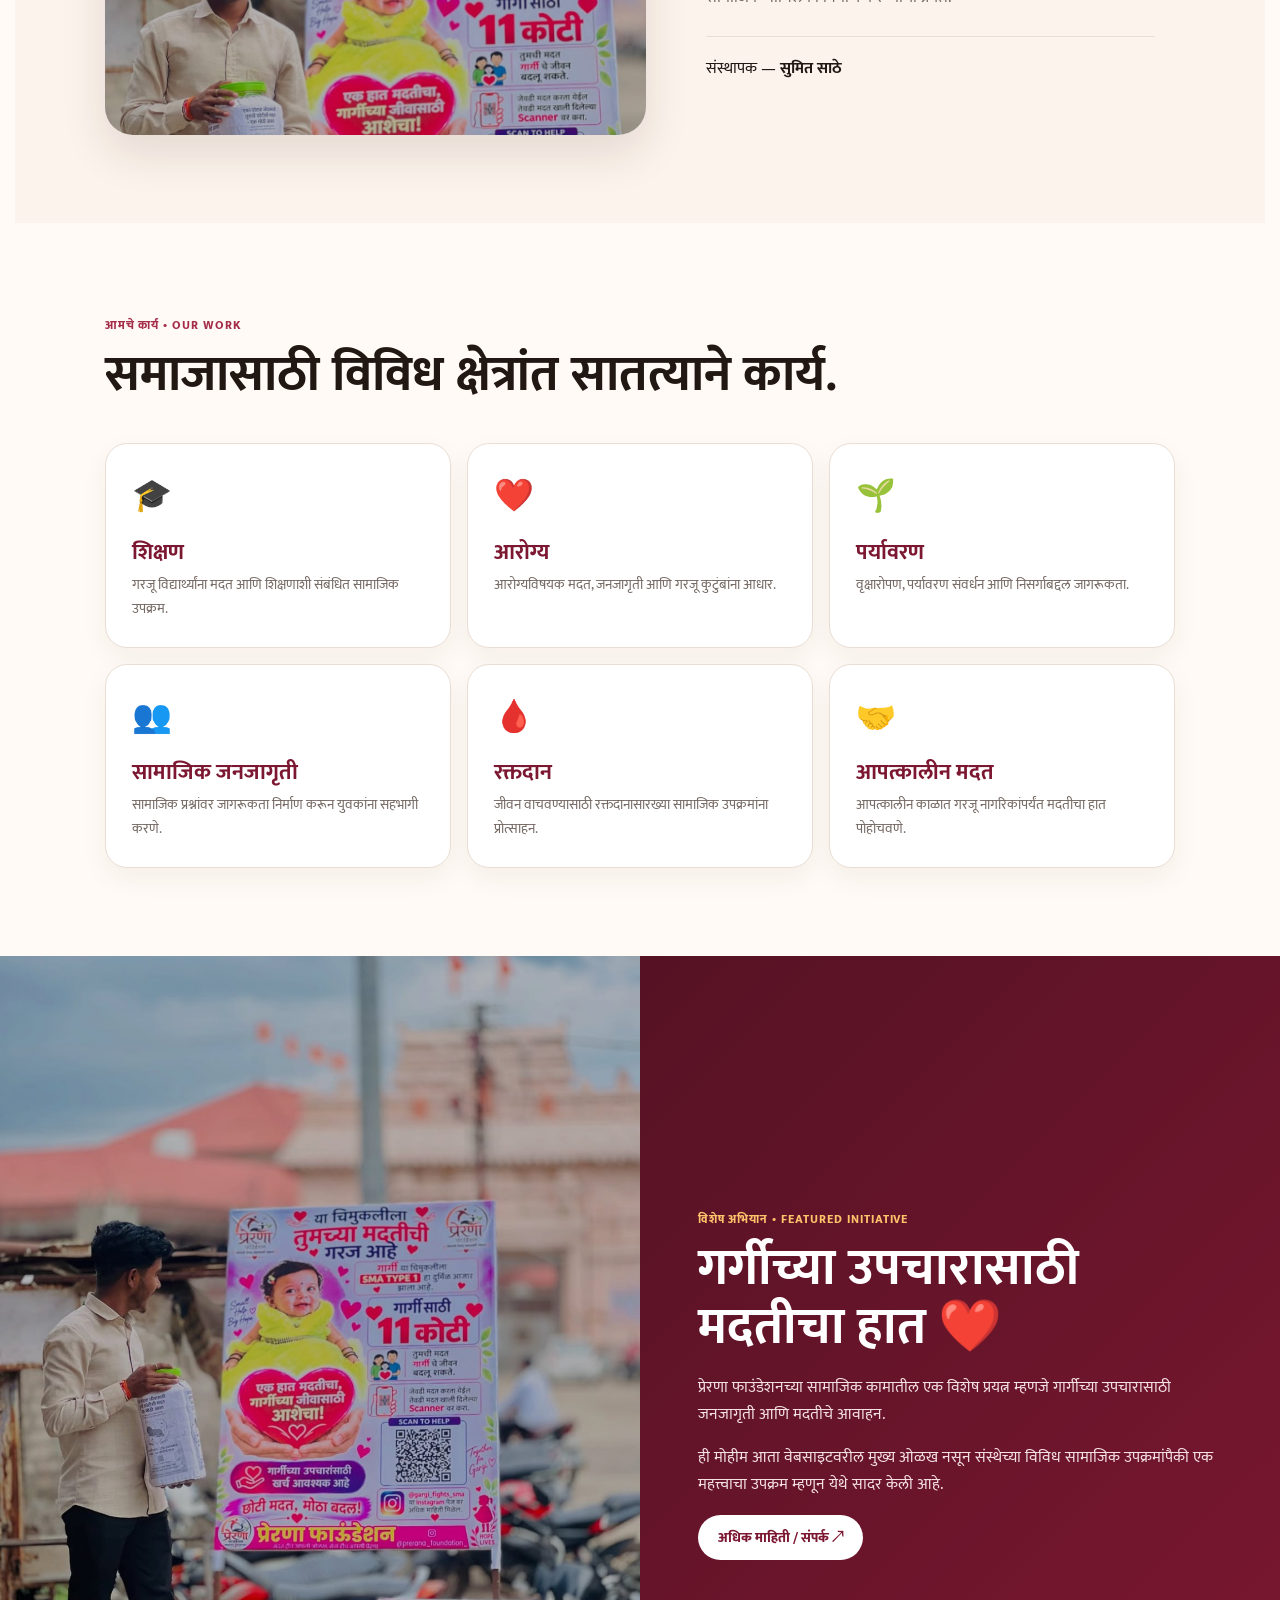
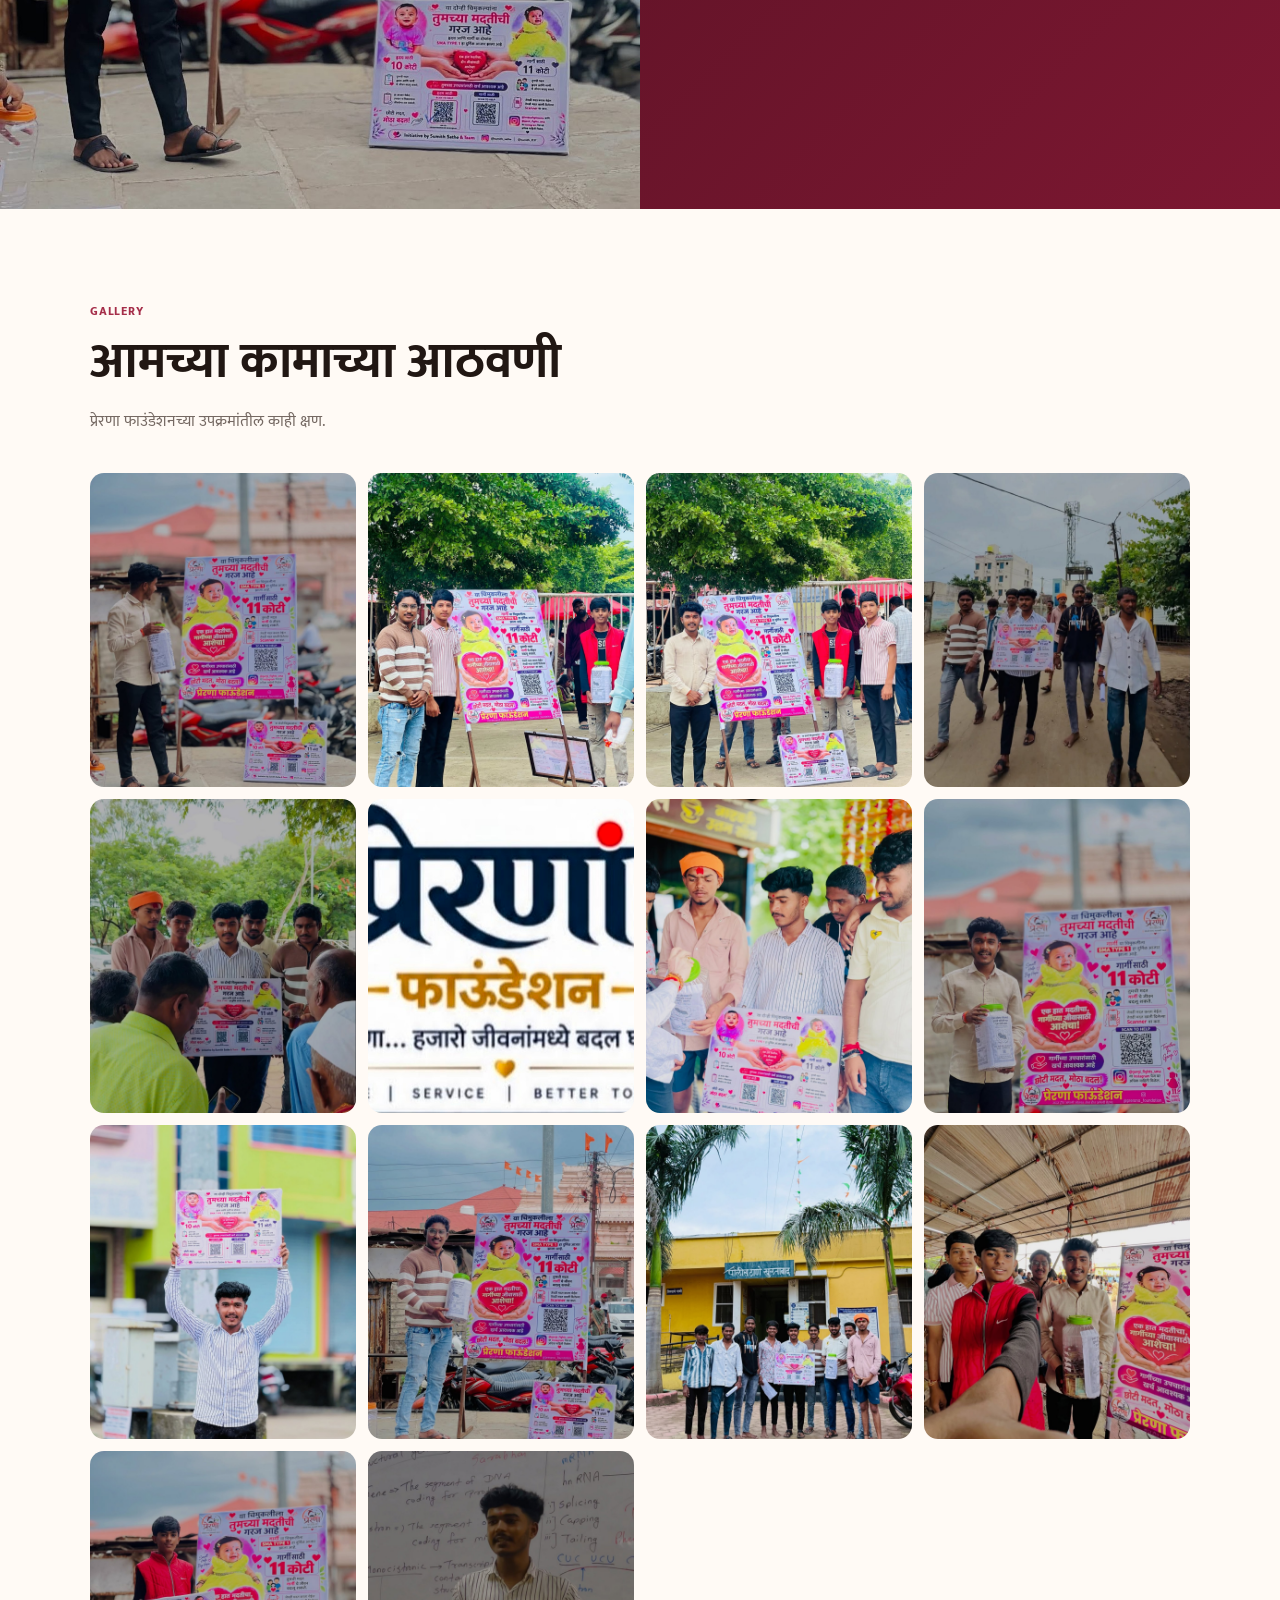
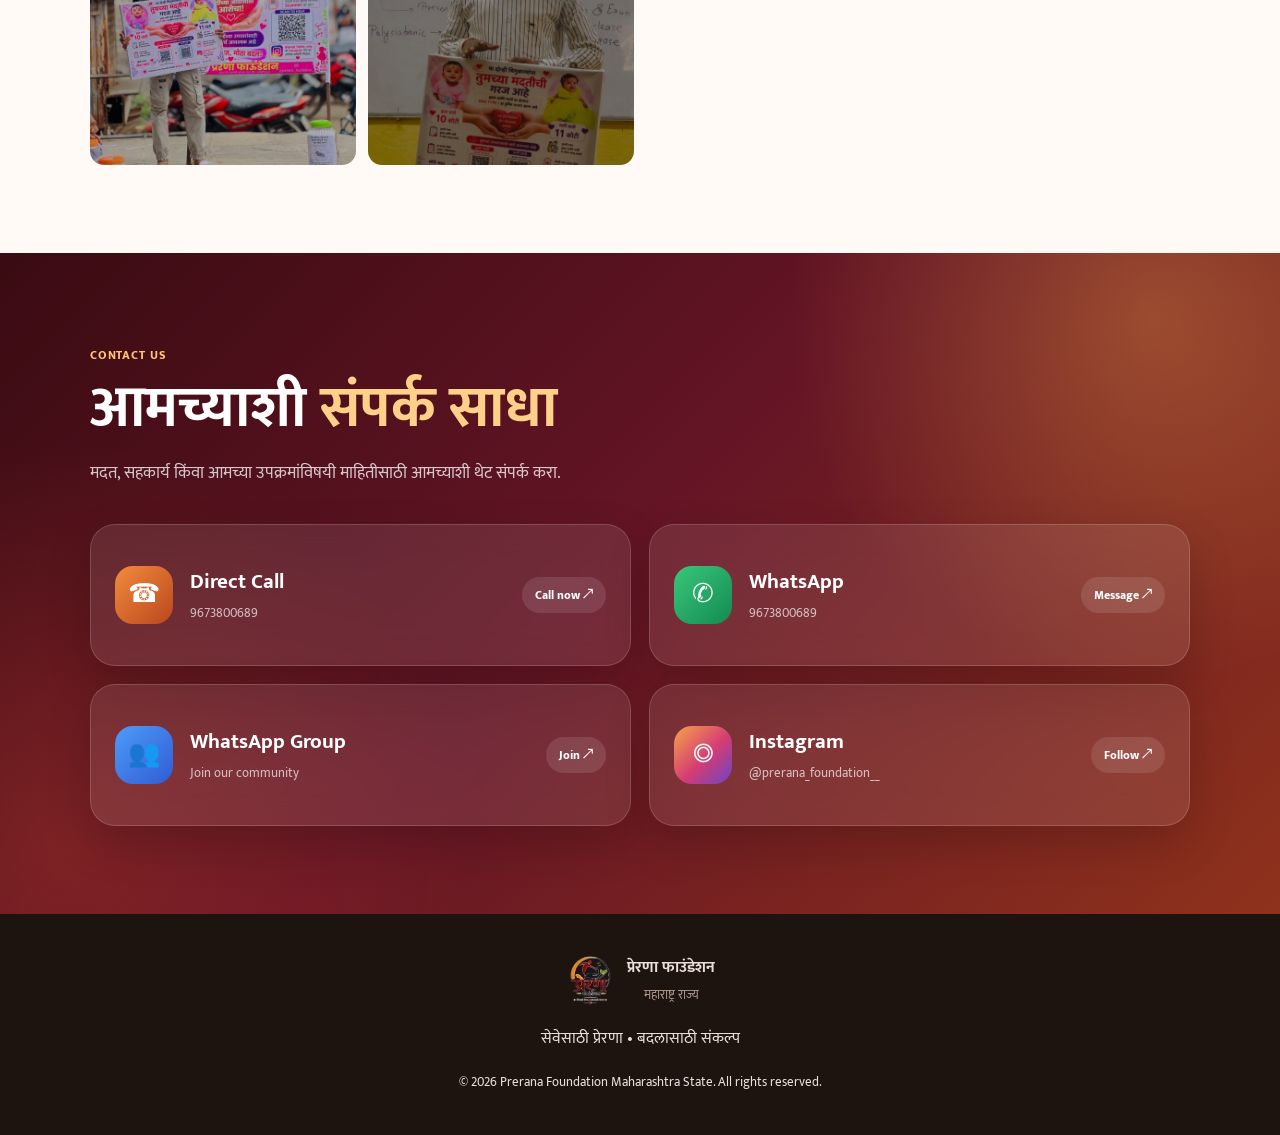
==== commit 4996ce03: "Add files via upload" ====
--- a/index.html
+++ b/index.html
@@ -24,22 +24,28 @@
     <a href="#contact">संपर्क</a>
   </nav>
   <button class="lang" id="langBtn" type="button">EN</button>
-  <button class="menu-btn" id="menuBtn" type="button" aria-label="मुख्य मेनू उघडा" aria-controls="mobileNav" aria-expanded="false">☰</button>
+  <button class="menu-btn" id="menuBtn" aria-label="Menu">☰</button>
 </header>
 
-<div class="menu-overlay" id="menuOverlay"></div>
-<nav class="mobile-nav" id="mobileNav" aria-label="मुख्य मेनू" aria-hidden="true">
-  <div class="mobile-nav-head"><div><strong>प्रेरणा फाउंडेशन</strong><small>सेवेसाठी प्रेरणा • बदलासाठी संकल्प</small></div><button class="menu-close" id="menuClose" type="button" aria-label="मेनू बंद करा">×</button></div>
+<div class="menu-overlay" id="menuOverlay" aria-hidden="true"></div>
+<div class="mobile-nav" id="mobileNav" aria-hidden="true">
+  <div class="mobile-nav-head">
+    <div><strong>प्रेरणा फाउंडेशन</strong><small>सेवेसाठी प्रेरणा • बदलासाठी संकल्प</small></div>
+    <button class="menu-close" id="menuClose" type="button" aria-label="Close menu">×</button>
+  </div>
   <a href="#home">🏠 <span>मुख्यपृष्ठ</span></a>
   <a href="#about">👥 <span>आमच्याबद्दल</span></a>
   <a href="#work">🎯 <span>आमचे कार्यक्षेत्र</span></a>
-  <a href="#gargi">🤝 <span>उपक्रम</span></a>
+  <a href="#work">🤝 <span>उपक्रम</span></a>
   <a href="#updates">📰 <span>माध्यमांमध्ये प्रेरणा</span></a>
   <a href="#gallery">📸 <span>गॅलरी</span></a>
   <a href="#gargi">❤️ <span>मदत करा / योगदान द्या</span></a>
   <a href="#contact">📞 <span>संपर्क</span></a>
-  <div class="mobile-menu-social"><a href="https://instagram.com/prerana_foundation__" target="_blank" rel="noopener">Instagram</a><a href="https://wa.me/919673800689" target="_blank" rel="noopener">WhatsApp</a></div>
-</nav>
+  <div class="mobile-menu-social">
+    <a href="https://instagram.com/prerana_foundation__" target="_blank" rel="noopener">Instagram</a>
+    <a href="https://chat.whatsapp.com/Cx2ioM3IeveLS58DPTsusg?s=cl&p=a&mlu=4&ilr=4" target="_blank" rel="noopener">WhatsApp</a>
+  </div>
+</div>
 
 <main id="home">
 <section class="news-feature" id="updates">
@@ -147,18 +153,9 @@
 <div class="lightbox" id="lightbox" aria-hidden="true"><button id="closeLightbox" aria-label="Close">×</button><img id="lightboxImg" src="" alt=""></div>
 
 <script>
-const menuBtn=document.getElementById('menuBtn');
-const mobileNav=document.getElementById('mobileNav');
-const menuClose=document.getElementById('menuClose');
-const menuOverlay=document.getElementById('menuOverlay');
-function setMenu(open){
-  mobileNav?.classList.toggle('open',open);
-  menuOverlay?.classList.toggle('open',open);
-  menuBtn?.setAttribute('aria-expanded',String(open));
-  mobileNav?.setAttribute('aria-hidden',String(!open));
-  document.body.classList.toggle('menu-open',open);
-}
-menuBtn?.addEventListener('click',()=>setMenu(!mobileNav.classList.contains('open')));
+const menuBtn=document.getElementById('menuBtn'),mobileNav=document.getElementById('mobileNav'),menuOverlay=document.getElementById('menuOverlay'),menuClose=document.getElementById('menuClose');
+const setMenu=(open)=>{mobileNav?.classList.toggle('open',open);menuOverlay?.classList.toggle('open',open);mobileNav?.setAttribute('aria-hidden',String(!open));menuOverlay?.setAttribute('aria-hidden',String(!open));document.body.classList.toggle('menu-open',open)};
+menuBtn?.addEventListener('click',()=>setMenu(!mobileNav?.classList.contains('open')));
 menuClose?.addEventListener('click',()=>setMenu(false));
 menuOverlay?.addEventListener('click',()=>setMenu(false));
 mobileNav?.querySelectorAll('a').forEach(a=>a.addEventListener('click',()=>setMenu(false)));
--- a/styles.css
+++ b/styles.css
@@ -1,19 +1,30 @@
+@import url('https://fonts.googleapis.com/css2?family=DM+Sans:wght@400;500;600;700;800&family=Mukta:wght@400;500;600;700;800&display=swap');
+:root{--ink:#211713;--muted:#756963;--paper:#fffaf5;--card:#fff;--maroon:#7c1731;--maroon2:#a52d49;--orange:#e87516;--green:#6ca332;--line:#eaded4;--soft:#f8eee8}
+*{box-sizing:border-box}html{scroll-behavior:smooth}body{margin:0;background:var(--paper);color:var(--ink);font-family:"Mukta","Noto Sans Devanagari","Nirmala UI","Mangal",sans-serif;line-height:1.7}a{text-decoration:none;color:inherit}button{font:inherit}
+.site-header{position:sticky;top:0;z-index:50;display:flex;align-items:center;gap:22px;padding:10px 5%;background:rgba(255,250,245,.96);backdrop-filter:blur(16px);border-bottom:1px solid var(--line)}
+.brand{display:flex;align-items:center;gap:10px;min-width:max-content}.brand-logo{width:56px;height:56px;object-fit:contain}.brand strong{display:block;font-size:18px;line-height:1.1;color:var(--maroon)}.brand small{display:block;color:var(--muted);font-size:11px}.desktop-nav{display:flex;gap:16px;margin-left:auto;font-size:13px;font-weight:700}.desktop-nav a:hover{color:var(--maroon2)}.lang{border:1px solid var(--ink);background:transparent;border-radius:999px;padding:7px 13px;font-weight:800}.menu-btn{display:none;border:0;background:transparent;font-size:25px}.mobile-nav{display:none}
+.eyebrow{letter-spacing:.08em;font-size:12px;font-weight:800;color:var(--maroon2)}
+.press-hero{position:relative;overflow:hidden;padding:72px 6% 56px;text-align:center;background:radial-gradient(circle at 50% 42%,#fff 0,#fff7ef 42%,#f4e5d8 100%)}.press-glow{position:absolute;inset:0;background:radial-gradient(circle at 50% 60%,rgba(232,117,22,.11),transparent 42%);pointer-events:none}.press-heading{position:relative;z-index:2;max-width:850px;margin:auto}.press-heading h1{font-size:clamp(34px,6vw,64px);line-height:1.08;margin:10px 0 5px;color:var(--maroon)}.press-heading h1 span{text-decoration:underline;text-decoration-color:#e87516;text-decoration-thickness:3px;text-underline-offset:7px}.press-heading p{font-size:18px;color:var(--muted);margin:0}
+.press-stack{position:relative;width:min(640px,92vw);height:650px;margin:35px auto 5px}.paper-card{position:absolute;left:50%;top:50%;width:56%;padding:0;border:1px solid #dfd5cc;border-radius:18px;background:#fff;box-shadow:0 22px 55px rgba(62,28,15,.18);overflow:hidden;cursor:pointer;transition:transform .45s ease,filter .45s ease,opacity .45s ease,z-index .45s;transform-origin:center}.paper-card img{display:block;width:100%;height:auto}.paper-front{z-index:3;transform:translate(-50%,-50%) rotate(0deg) scale(1.04)}.paper-police{z-index:2;transform:translate(-70%,-48%) rotate(-5deg) scale(.92);filter:saturate(.95)}.paper-aajcha{z-index:1;transform:translate(-30%,-50%) rotate(5deg) scale(.88);filter:saturate(.95)}.paper-read{position:absolute;left:50%;bottom:14px;transform:translateX(-50%);background:var(--maroon);color:#fff;padding:8px 15px;border-radius:999px;font-size:12px;font-weight:800;white-space:nowrap;box-shadow:0 7px 20px rgba(124,23,49,.28)}.press-dots{display:flex;justify-content:center;gap:8px;margin-top:7px}.press-dots i{width:9px;height:9px;border-radius:50%;background:#d1c3ba}.press-dots i.active{background:var(--maroon)}
+.section{padding:88px 7%;max-width:1250px;margin:auto}.section-head{max-width:760px;margin-bottom:38px}.section h2{font-size:clamp(30px,4.5vw,50px);line-height:1.18;margin:8px 0 14px}.section p{color:var(--muted)}.lead{font-size:20px!important;color:var(--ink)!important}.press-story{max-width:none;background:#fff}.story-layout{max-width:1080px;margin:auto;display:grid;grid-template-columns:1fr 300px;gap:60px;align-items:center}.story-layout h2{color:var(--maroon)}.story-logo-card{background:var(--soft);border:1px solid var(--line);border-radius:28px;padding:30px;text-align:center}.story-logo-card img{width:170px;height:170px;object-fit:contain}.story-logo-card strong{display:block;color:var(--maroon);font-size:20px;line-height:1.3;margin-top:10px}.story-logo-card span{display:block;color:var(--muted);font-size:12px;margin-top:12px}.press-sources{max-width:1080px;margin:40px auto 0;display:grid;grid-template-columns:repeat(3,1fr);gap:12px}.press-sources div{padding:17px;border-radius:17px;background:var(--soft);border:1px solid var(--line)}.press-sources b,.press-sources span{display:block}.press-sources b{color:var(--maroon)}.press-sources span{font-size:12px;color:var(--muted)}
+.about-new{background:#fbf3ec}.about-grid{display:grid;grid-template-columns:1.05fr .95fr;gap:40px;align-items:center}.about-photo{border-radius:28px;overflow:hidden;box-shadow:0 18px 45px rgba(70,30,15,.12)}.about-photo img{width:100%;display:block;aspect-ratio:16/9;object-fit:cover}.about-copy{padding:20px}.about-copy h3{font-size:34px;color:var(--maroon);margin:0 0 10px}.founder-line{margin-top:25px;padding-top:18px;border-top:1px solid var(--line)}
+.work-grid{display:grid;grid-template-columns:repeat(3,1fr);gap:16px}.work-card{background:#fff;border:1px solid var(--line);border-radius:22px;padding:26px;box-shadow:0 10px 28px rgba(60,25,10,.05)}.work-icon{font-size:32px}.work-card h3{margin:9px 0 2px;font-size:22px;color:var(--maroon)}.work-card p{margin:0;font-size:14px}
+.campaign{max-width:none;background:linear-gradient(135deg,#45101e,#7c1731);color:#fff;display:grid;grid-template-columns:1fr 1fr;padding:0}.campaign-image{min-height:500px}.campaign-image img{width:100%;height:100%;object-fit:cover;display:block}.campaign-copy{padding:75px 9%;align-self:center}.campaign-copy h2{font-size:clamp(32px,4vw,52px);line-height:1.15}.campaign-copy p{color:#f4dfe4}.campaign-copy .eyebrow{color:#ffc36c}
+.gallery{max-width:1400px}.gallery-grid{display:grid;grid-template-columns:repeat(4,1fr);gap:12px}.gallery-item{border:0;padding:0;background:#eee;aspect-ratio:1/1.18;border-radius:14px;overflow:hidden;cursor:pointer}.gallery-item img{width:100%;height:100%;object-fit:cover;transition:transform .4s}.gallery-item:hover img{transform:scale(1.05)}
+.btn{display:inline-flex;align-items:center;justify-content:center;border-radius:999px;padding:11px 20px;font-weight:800;font-size:14px}.btn-primary{background:#fff;color:var(--maroon)}
+.contact-premium{position:relative;max-width:none!important;margin:0;padding:88px 7%!important;overflow:hidden;color:#fff;background:radial-gradient(circle at 90% 10%,rgba(255,183,77,.30),transparent 28%),radial-gradient(circle at 5% 90%,rgba(255,91,54,.22),transparent 30%),linear-gradient(135deg,#3a0b12 0%,#651525 48%,#8f321c 100%)}.contact-shell{position:relative;z-index:2;max-width:1120px;margin:auto}.contact-head{max-width:760px;margin-bottom:36px}.contact-head .eyebrow{color:#ffc477!important}.contact-head h2{color:#fff!important;font-size:clamp(34px,6vw,58px)!important;line-height:1.12!important;margin:9px 0 14px!important}.contact-head h2 span{color:#ffd08a}.contact-head p{color:rgba(255,255,255,.76)!important;font-size:17px}.contact-grid{display:grid;grid-template-columns:repeat(2,minmax(0,1fr));gap:18px}.contact-card{position:relative;min-height:142px;padding:24px!important;display:grid!important;grid-template-columns:58px 1fr auto;align-items:center;column-gap:17px;border:1px solid rgba(255,255,255,.16)!important;border-radius:25px!important;color:#fff!important;background:rgba(255,255,255,.095)!important;box-shadow:0 18px 45px rgba(15,0,0,.20);backdrop-filter:blur(16px);overflow:hidden}.contact-icon{width:58px;height:58px;display:grid;place-items:center;border-radius:18px;background:rgba(255,255,255,.13);font-size:26px}.contact-copy b{display:block;font-size:21px}.contact-copy small{color:rgba(255,255,255,.68)}.contact-action{padding:8px 13px;border-radius:999px;background:rgba(255,255,255,.11);font-size:12px;font-weight:800;white-space:nowrap}.contact-call .contact-icon{background:linear-gradient(135deg,#f28b3d,#b9471d)}.contact-whatsapp .contact-icon{background:linear-gradient(135deg,#39c77a,#138a52)}.contact-group .contact-icon{background:linear-gradient(135deg,#4d9cf7,#315bd6)}.contact-instagram .contact-icon{background:linear-gradient(135deg,#f7a34b,#d43c73 55%,#6846c9)}
+footer{background:#1d130f;color:#eaded6;padding:40px 7%;text-align:center}.footer-brand{display:flex;align-items:center;justify-content:center;gap:10px}.footer-brand img{width:52px;height:52px;object-fit:contain}.footer-brand strong{display:block}.footer-brand small{color:#a9958c}.lightbox{display:none;position:fixed;inset:0;z-index:100;background:rgba(0,0,0,.92);place-items:center;padding:25px}.lightbox.open{display:grid}.lightbox img{max-width:95vw;max-height:90vh;object-fit:contain}.lightbox button{position:absolute;top:12px;right:18px;border:0;background:transparent;color:#fff;font-size:42px}
+@media(max-width:900px){.desktop-nav{display:none}.menu-btn{display:block;margin-left:auto}.hero{min-height:auto}.site-header{padding:7px 5%}.brand-logo{width:50px;height:50px}.press-hero{padding:55px 3% 45px}.press-heading h1{font-size:clamp(34px,10vw,50px)}.press-heading p{font-size:16px}.press-stack{height:475px;width:min(430px,96vw);margin-top:25px}.paper-card{width:70%;border-radius:13px}.paper-front{transform:translate(-50%,-50%) scale(1.02)}.paper-police{transform:translate(-73%,-47%) rotate(-5deg) scale(.88)}.paper-aajcha{transform:translate(-27%,-50%) rotate(5deg) scale(.84)}.paper-read{font-size:10px;bottom:9px;padding:6px 10px}.story-layout,.about-grid,.campaign{grid-template-columns:1fr}.story-logo-card{max-width:300px;margin:auto}.press-sources{grid-template-columns:1fr}.work-grid{grid-template-columns:repeat(2,1fr)}.gallery-grid{grid-template-columns:repeat(2,1fr)}.campaign-image{min-height:360px}.campaign-copy{padding:55px 7%}.contact-grid{grid-template-columns:1fr}.contact-premium{padding:64px 6%!important}}
+@media(max-width:520px){.brand strong{font-size:16px}.brand small{font-size:9px}.lang{padding:6px 10px}.press-stack{height:405px}.paper-card{width:72%}.paper-police{transform:translate(-72%,-47%) rotate(-5deg) scale(.84)}.paper-aajcha{transform:translate(-28%,-50%) rotate(5deg) scale(.80)}.section{padding:58px 6%}.work-grid{grid-template-columns:1fr}.gallery-grid{gap:8px}.story-logo-card img{width:140px;height:140px}.contact-card{grid-template-columns:52px 1fr auto!important;column-gap:13px;min-height:120px;padding:18px!important}.contact-icon{width:52px;height:52px}.contact-copy b{font-size:18px}.contact-action{font-size:10px;padding:7px 9px}}
+.paper-mid{z-index:2;transform:translate(-70%,-48%) rotate(-5deg) scale(.92)!important}.paper-back-active{z-index:1;transform:translate(-30%,-50%) rotate(5deg) scale(.88)!important}
 
-/* Mobile hamburger menu */
-.menu-overlay{position:fixed;inset:0;background:rgba(33,23,19,.38);backdrop-filter:blur(2px);z-index:90;opacity:0;visibility:hidden;transition:opacity .25s ease,visibility .25s ease}
-.mobile-nav{position:fixed;top:0;right:0;width:min(360px,88vw);height:100dvh;background:var(--paper);z-index:100;display:flex;flex-direction:column;padding:22px 18px 24px;box-shadow:-18px 0 45px rgba(33,23,19,.18);transform:translateX(105%);transition:transform .3s ease;overflow-y:auto}
-.mobile-nav.open{transform:translateX(0)}
-.menu-overlay.open{opacity:1;visibility:visible}
-.mobile-nav-head{display:flex;align-items:center;justify-content:space-between;padding:8px 4px 20px;margin-bottom:8px;border-bottom:1px solid var(--line)}
-.mobile-nav-head strong{display:block;color:var(--maroon);font-size:21px;line-height:1.2}
-.mobile-nav-head small{display:block;color:var(--muted);font-size:11px;margin-top:2px}
-.menu-close{border:1px solid var(--line);background:#fff;border-radius:50%;width:42px;height:42px;font-size:28px;line-height:1;color:var(--maroon);cursor:pointer}
-.mobile-nav>a{display:flex;align-items:center;gap:14px;padding:13px 10px;border-bottom:1px solid var(--line);font-size:17px;font-weight:700;color:var(--ink);border-radius:12px}
-.mobile-nav>a:hover{background:var(--soft);color:var(--maroon)}
-.mobile-nav>a:first-of-type{margin-top:2px}
-.mobile-menu-social{display:flex;gap:10px;margin-top:auto;padding-top:20px}
-.mobile-menu-social a{flex:1;text-align:center;padding:10px;border-radius:999px;background:var(--maroon);color:#fff;font-weight:700;font-size:13px}
-body.menu-open{overflow:hidden}
-@media(max-width:900px){.desktop-nav{display:none}.menu-btn{display:inline-flex;margin-left:0;align-items:center;justify-content:center;width:46px;height:46px;padding:0;font-size:31px;line-height:1;cursor:pointer}.site-header{gap:12px}.lang{margin-left:auto}.brand-logo{width:56px;height:56px}.brand strong{font-size:18px}}
-@media(min-width:901px){.mobile-nav,.menu-overlay{display:none!important}}
-
+/* News post on homepage — short preview only */
+.news-feature{padding:76px 6% 86px;background:linear-gradient(180deg,#fffaf5 0%,#f7ece3 100%);border-bottom:1px solid var(--line)}
+.news-feature-inner{max-width:1180px;margin:auto}.news-heading{max-width:820px;margin:0 auto 34px;text-align:center}.news-heading h1{margin:8px 0 8px;color:var(--maroon);font-size:clamp(34px,5vw,58px);line-height:1.12}.news-lead{margin:0;color:var(--ink);font-size:clamp(17px,2vw,21px);line-height:1.55}
+.news-post-card{display:grid;grid-template-columns:1.1fr .9fr;gap:0;background:#fff;border:1px solid var(--line);border-radius:30px;overflow:hidden;box-shadow:0 20px 55px rgba(62,28,15,.12)}
+.news-post-media{display:grid;grid-template-columns:1.45fr .55fr;gap:10px;padding:18px;background:var(--soft);min-height:470px}.news-photo-main,.news-photo-side img{overflow:hidden;border-radius:18px;background:#eee}.news-photo-main img,.news-photo-side img{width:100%;height:100%;object-fit:cover;display:block}.news-photo-side{display:grid;grid-template-rows:1fr 1fr;gap:10px;min-width:0}
+.news-post-copy{padding:46px 42px;display:flex;flex-direction:column;justify-content:center}.news-meta{font-size:13px;font-weight:800;color:var(--maroon2);letter-spacing:.03em}.news-post-copy h2{margin:9px 0 14px;color:var(--maroon);font-size:clamp(28px,3.3vw,43px);line-height:1.16}.news-post-copy p{margin:0 0 25px;color:var(--muted);font-size:17px;line-height:1.8}.news-read-btn{align-self:flex-start;background:var(--maroon);color:#fff;box-shadow:0 10px 25px rgba(124,23,49,.2)}
+/* Full article page */
+.full-news{max-width:960px;margin:auto;padding:62px 6% 90px}.back-link{display:inline-flex;margin-bottom:28px;color:var(--maroon);font-weight:800}.full-news>.eyebrow{display:block}.full-news h1{font-size:clamp(38px,6vw,66px);line-height:1.08;color:var(--maroon);margin:8px 0 10px}.full-news-meta{color:var(--muted);font-size:14px;margin-bottom:30px}.full-news-hero{background:var(--soft);padding:16px;border:1px solid var(--line);border-radius:25px;margin-bottom:38px}.full-news-hero img{display:block;width:100%;max-height:760px;object-fit:contain;border-radius:15px}.full-news-body{max-width:820px;margin:auto}.full-news-body p{font-size:19px;line-height:1.9;color:#514640;margin:0 0 22px}.full-news-body .full-news-intro{font-size:23px;line-height:1.7;color:var(--ink);font-weight:600}.news-clippings{display:grid;grid-template-columns:repeat(3,1fr);gap:15px;margin-top:46px}.news-clipping{background:var(--soft);border:1px solid var(--line);border-radius:20px;padding:12px}.news-clipping img{display:block;width:100%;height:310px;object-fit:cover;border-radius:13px}.news-clipping b,.news-clipping span{display:block}.news-clipping b{color:var(--maroon);font-size:17px;margin:9px 3px 0}.news-clipping span{font-size:12px;color:var(--muted);margin:2px 3px 5px}.full-news-footer{text-align:center;margin-top:42px}
+@media(max-width:900px){.news-post-card{grid-template-columns:1fr}.news-post-media{min-height:420px}.news-post-copy{padding:35px 30px}.news-clippings{grid-template-columns:1fr 1fr}.news-clipping:last-child{grid-column:1/-1;max-width:calc(50% - 8px);justify-self:center}}
+@media(max-width:520px){.news-feature{padding:55px 5% 62px}.news-heading{text-align:left;margin-bottom:24px}.news-heading h1{font-size:36px}.news-lead{font-size:17px}.news-post-media{grid-template-columns:1fr;min-height:0;padding:12px}.news-photo-main{height:360px}.news-photo-side{grid-template-columns:1fr 1fr;grid-template-rows:150px;height:150px}.news-post-copy{padding:28px 22px}.news-post-copy h2{font-size:29px}.news-post-copy p{font-size:16px;line-height:1.7}.news-read-btn{width:100%}.full-news{padding:38px 6% 65px}.full-news h1{font-size:39px}.full-news-body p{font-size:17px;line-height:1.8}.full-news-body .full-news-intro{font-size:20px}.news-clippings{grid-template-columns:1fr}.news-clipping:last-child{grid-column:auto;max-width:none}.news-clipping img{height:auto;max-height:none;object-fit:contain}}
